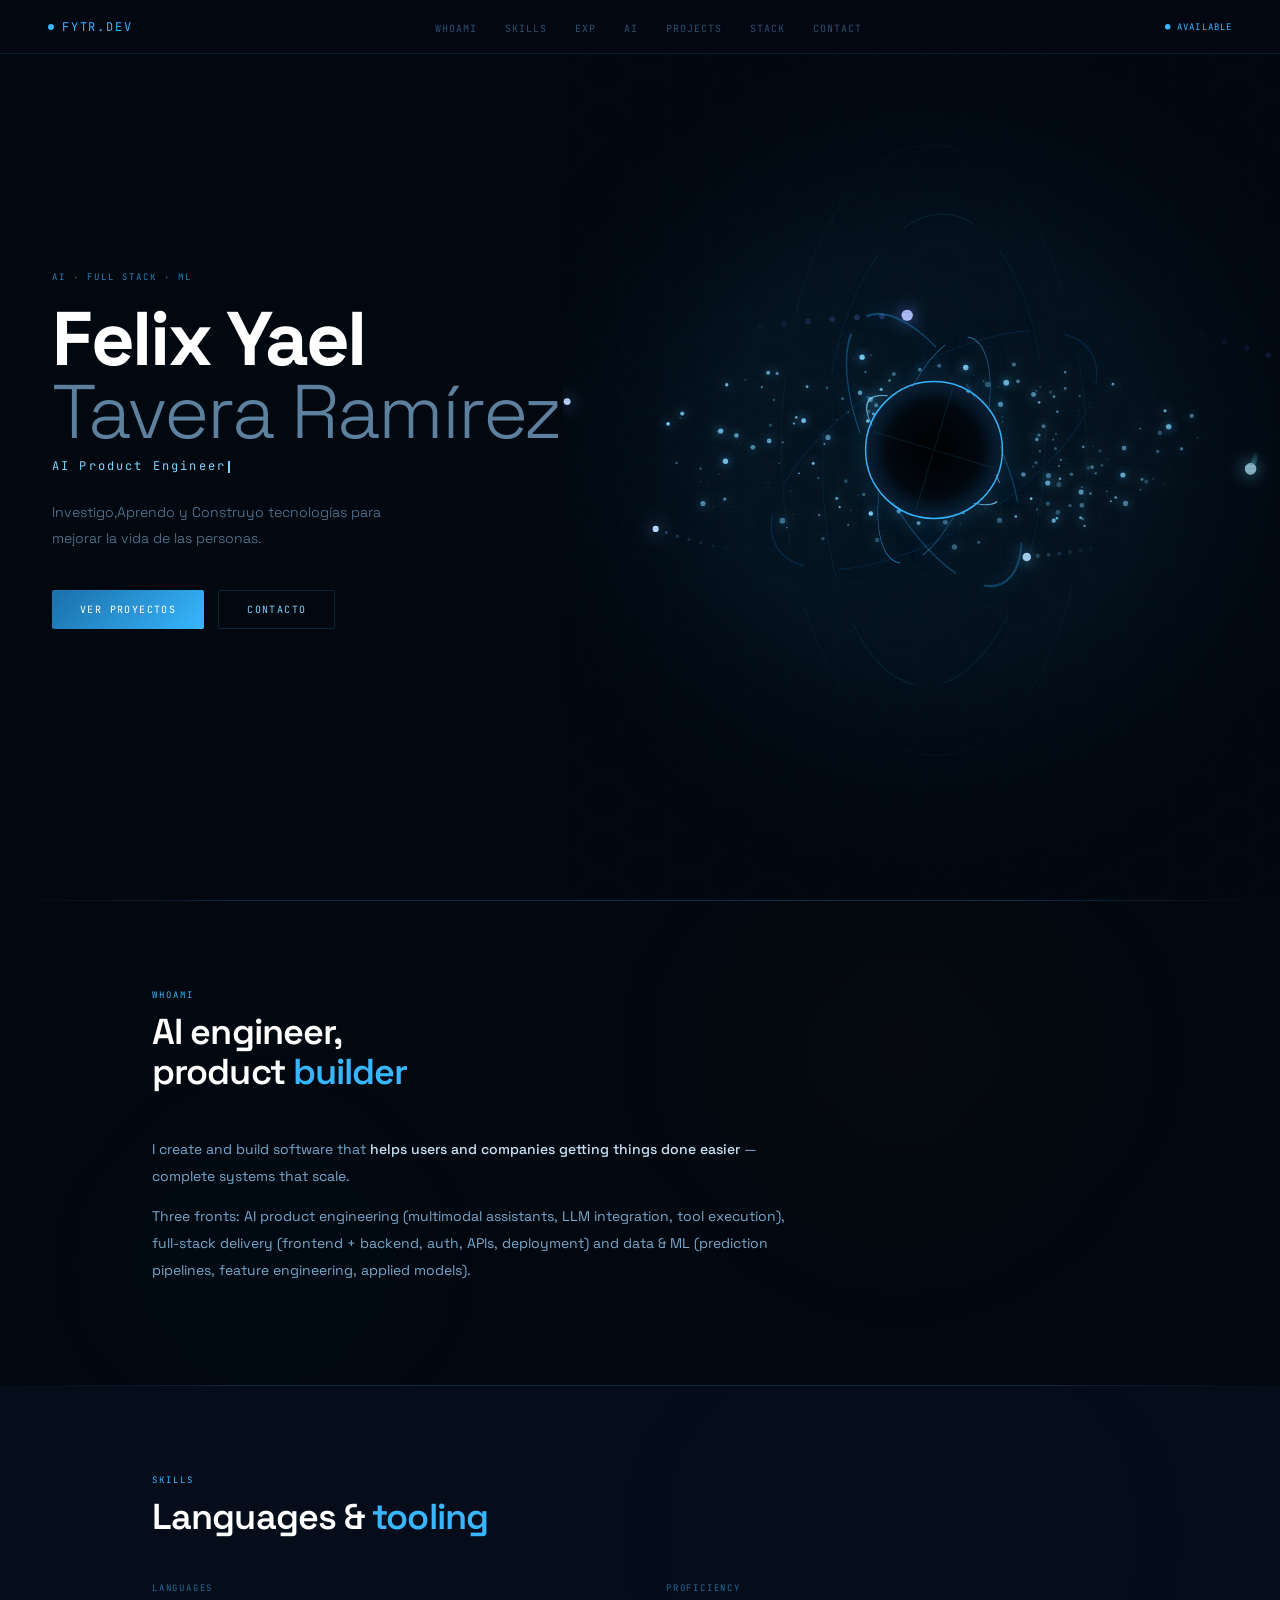
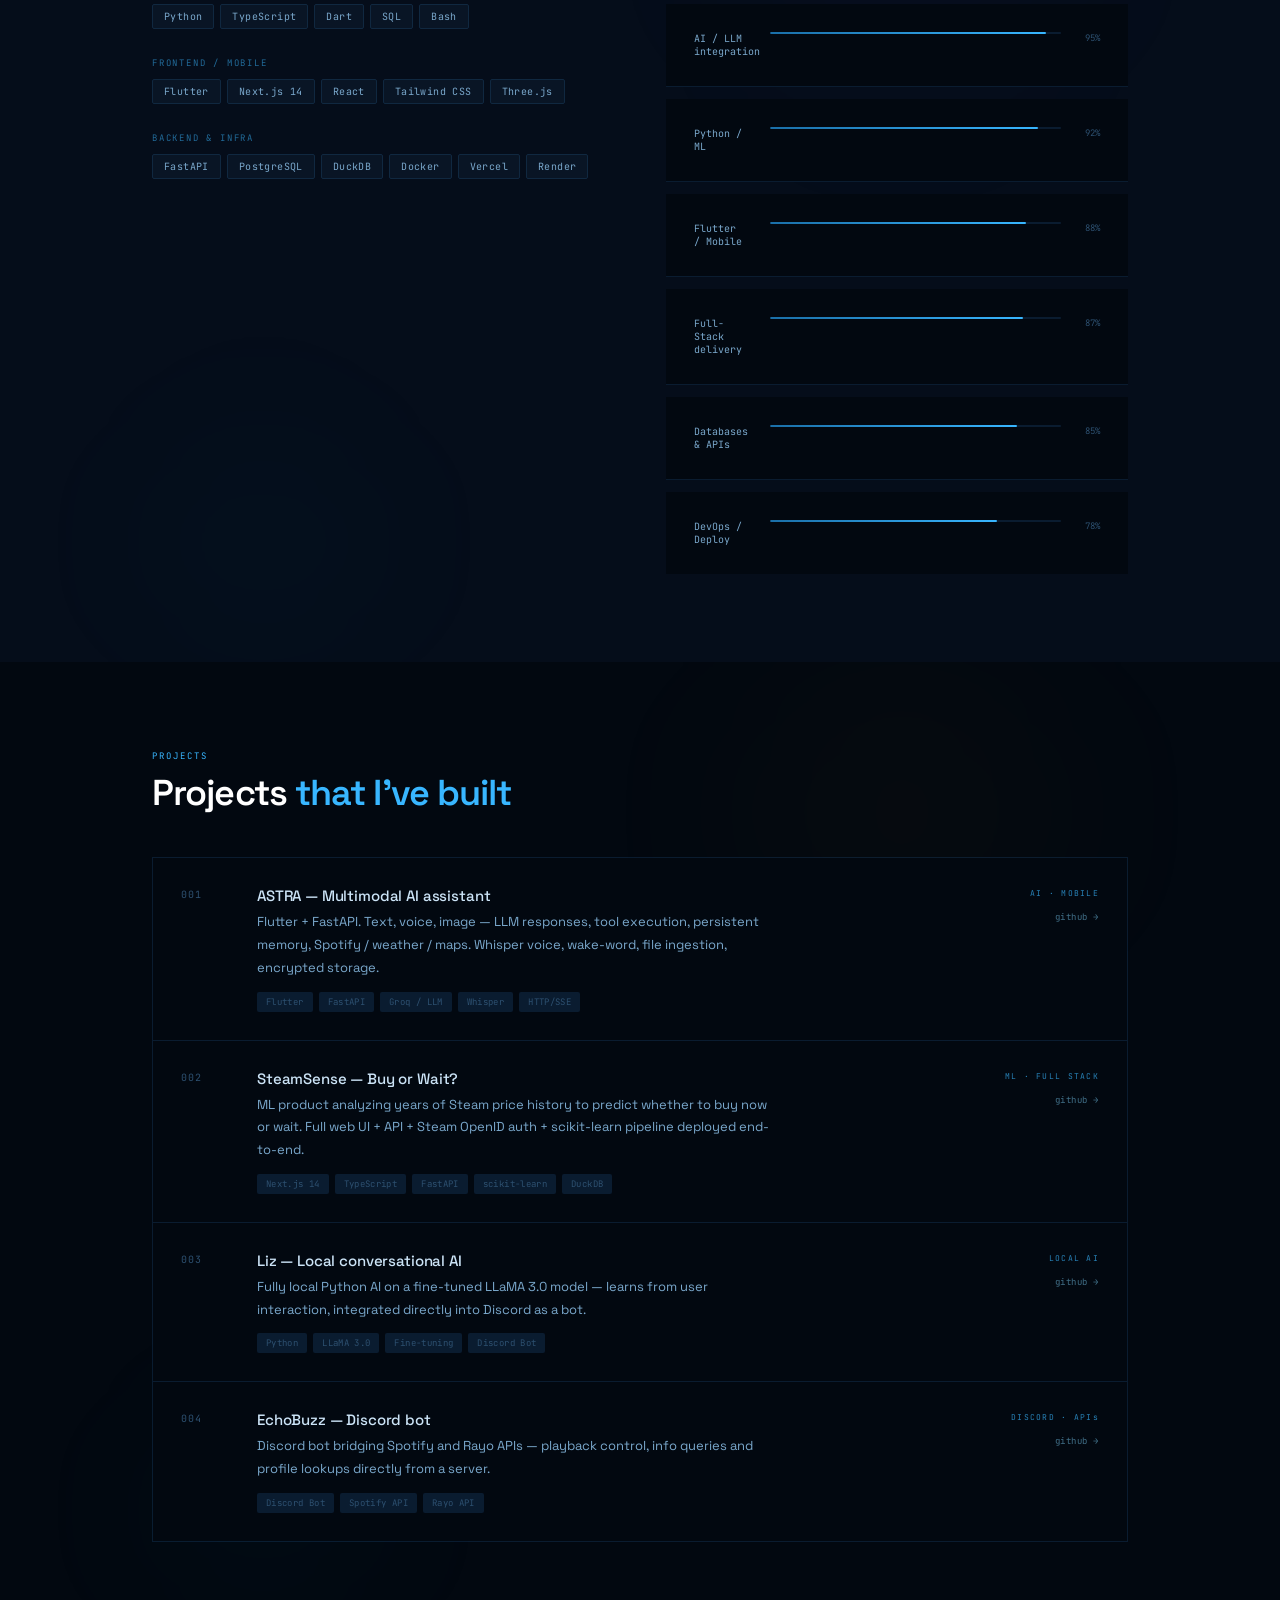
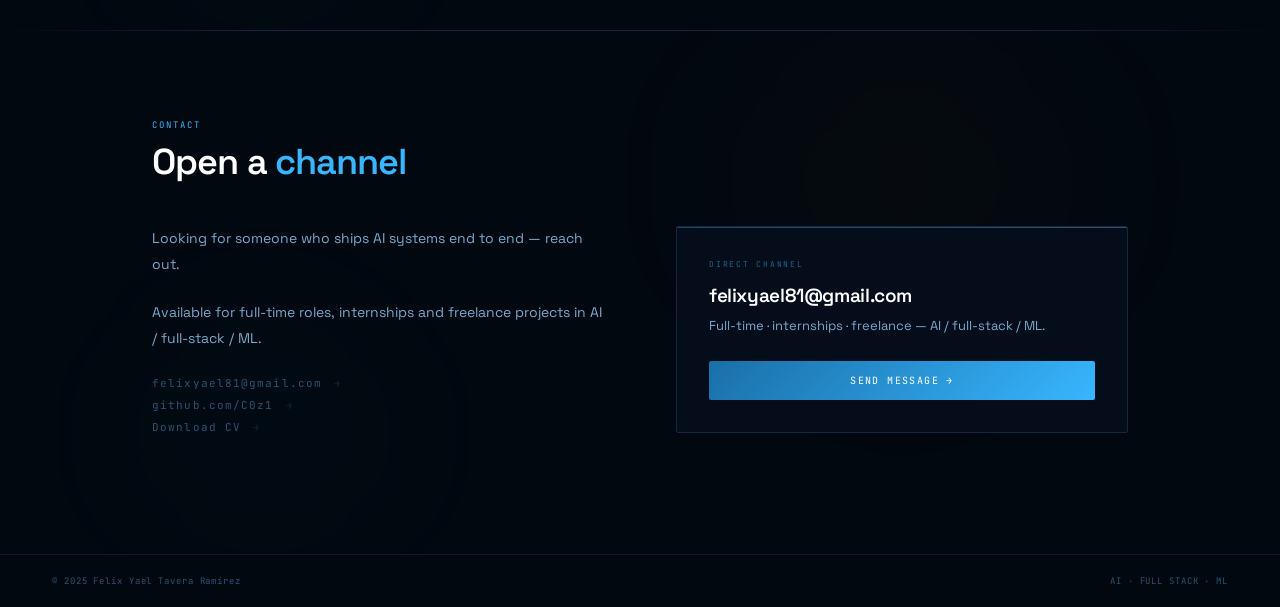
==== index.html @ 681700b7 "redesign: tema ámbar, tipografía editorial, sin emojis" ====
<!DOCTYPE html>
<html lang="en">
<head>
<meta charset="UTF-8">
<meta name="viewport" content="width=device-width,initial-scale=1">
<title>Felix Yael Tavera Ramírez — AI & Software Engineer</title>
<link href="https://fonts.googleapis.com/css2?family=Space+Grotesk:wght@300;400;500;600;700&family=JetBrains+Mono:wght@300;400;500&display=swap" rel="stylesheet">

<style>
:root{
  --bg:#020810;--bg2:#050d1a;--bg3:#091525;
  --fg:#cce4f7;--fg2:#7aa8cc;--muted:#2d5070;
  --border:#0a1c30;--border2:#102840;
  --amber:#38b6ff;--amber2:#1a8fd1;--amber-dim:#38b6ff20;
  --cyan:#7dd3fc;--cyan-dim:#7dd3fc18;--green:#38b6ff;--violet:#1e90d4;
  --mono:'JetBrains Mono',ui-monospace,monospace;
  --disp:'Space Grotesk',system-ui,sans-serif;
}
*,*::before,*::after{margin:0;padding:0;box-sizing:border-box}
html{scroll-behavior:smooth}
body{background:var(--bg);color:var(--fg);font-family:var(--disp);overflow-x:hidden}
::-webkit-scrollbar{width:3px}::-webkit-scrollbar-track{background:var(--bg)}::-webkit-scrollbar-thumb{background:var(--border2);border-radius:2px}

/* NAV */
nav{position:fixed;top:0;left:0;right:0;z-index:100;height:54px;display:flex;align-items:center;justify-content:space-between;padding:0 48px;background:rgba(3,8,18,.9);backdrop-filter:blur(16px);border-bottom:1px solid var(--border)}
.logo{font-family:var(--mono);font-size:12px;letter-spacing:.15em;color:var(--amber);display:flex;align-items:center;gap:8px}
.logo-dot{width:6px;height:6px;border-radius:50%;background:#38b6ff;animation:pulse 2s ease-in-out infinite}
@keyframes pulse{0%,100%{opacity:1}50%{opacity:.2}}
.nav-links{display:flex;gap:28px;list-style:none}
.nav-links a{font-family:var(--mono);font-size:10px;letter-spacing:.1em;color:var(--muted);text-decoration:none;transition:color .2s}
.nav-links a:hover,.nav-links a.active{color:var(--cyan)}
.nav-status{font-family:var(--mono);font-size:9px;letter-spacing:.12em;color:#38b6ff}
.burger{display:none;flex-direction:column;gap:5px;cursor:pointer;background:none;border:none;padding:4px}
.burger span{display:block;width:20px;height:1px;background:var(--muted);transition:.2s}
.mnav{display:none;position:fixed;top:54px;left:0;right:0;background:rgba(3,8,18,.97);backdrop-filter:blur(20px);border-bottom:1px solid var(--border);z-index:99;flex-direction:column;padding:16px 0}
.mnav.open{display:flex}
.mnav a{font-family:var(--mono);font-size:11px;letter-spacing:.12em;color:var(--muted);text-decoration:none;padding:14px 32px;border-bottom:1px solid #ffffff04;transition:.2s}
.mnav a:hover{color:var(--cyan)}

/* HERO */
#hero{position:relative;width:100%;height:100vh;min-height:640px;display:flex;align-items:center;overflow:hidden;cursor:default}
.vignette{position:absolute;inset:0;pointer-events:none;z-index:4;background:radial-gradient(ellipse at 60% 50%,transparent 20%,rgba(2,8,16,.85) 100%)}
.hero-ov{position:absolute;top:0;left:0;right:0;bottom:0;display:flex;flex-direction:column;justify-content:center;padding:0 52px;z-index:10;pointer-events:none}
.eyebrow{font-family:var(--mono);font-size:9px;letter-spacing:.22em;color:var(--amber);opacity:.7;margin-bottom:20px}
.hname{font-family:var(--disp);font-size:clamp(44px,6vw,76px);font-weight:700;line-height:.95;color:#fff;letter-spacing:-.03em;margin-bottom:10px}
.hname .sur{display:block;font-weight:300;color:var(--fg2);opacity:.75}
.hrole{font-family:var(--mono);font-size:12px;color:var(--cyan);letter-spacing:.18em;margin-bottom:22px;min-height:20px}
.tcur{display:inline-block;width:2px;height:1em;background:var(--cyan);margin-left:2px;vertical-align:middle;animation:blink 1s step-end infinite}
@keyframes blink{50%{opacity:0}}
.hbio{font-size:14px;font-weight:300;color:var(--fg2);line-height:1.85;max-width:360px;margin-bottom:38px;opacity:.75}
.hbtns{display:flex;gap:14px;pointer-events:all}
.btn-p{font-family:var(--mono);font-size:10px;letter-spacing:.14em;color:#fff;background:linear-gradient(135deg,#1a6fa8,#38b6ff);border:none;padding:13px 28px;border-radius:2px;cursor:pointer;transition:box-shadow .25s,opacity .2s}
.btn-p:hover{box-shadow:0 0 28px #38b6ff55;opacity:.9}
.btn-g{font-family:var(--mono);font-size:10px;letter-spacing:.14em;color:var(--cyan);background:transparent;border:1px solid #38b6ff28;padding:12px 28px;border-radius:2px;cursor:pointer;transition:border-color .2s}
.btn-g:hover{border-color:#38b6ff55}

/* HERO BG */
#hero{background:#020810}
#hero::before{content:'';position:absolute;inset:0;z-index:1;
  background-image:
    radial-gradient(1px 1px at 12% 18%,#38b6ff55 0%,transparent 100%),
    radial-gradient(1px 1px at 34% 72%,#7dd3fc44 0%,transparent 100%),
    radial-gradient(1px 1px at 56% 9%,#38b6ff33 0%,transparent 100%),
    radial-gradient(1px 1px at 78% 43%,#7dd3fc55 0%,transparent 100%),
    radial-gradient(1px 1px at 8%  61%,#38b6ff44 0%,transparent 100%),
    radial-gradient(1px 1px at 91% 27%,#7dd3fc33 0%,transparent 100%),
    radial-gradient(1px 1px at 45% 88%,#38b6ff22 0%,transparent 100%),
    radial-gradient(1px 1px at 67% 55%,#7dd3fc44 0%,transparent 100%),
    radial-gradient(1px 1px at 23% 39%,#38b6ff33 0%,transparent 100%),
    radial-gradient(1px 1px at 82% 80%,#7dd3fc22 0%,transparent 100%);
}

/* GAME BLACK HOLE CANVAS */
#bh-wrap{position:absolute;right:-2%;top:0;bottom:0;width:58%;display:flex;align-items:center;justify-content:center;z-index:2;pointer-events:none}
#bh-canvas{display:block;filter:blur(0px)}

/* SHARED */
section{padding:88px 0;position:relative}
.wrap{max-width:1080px;margin:0 auto;padding:0 52px}
.neb{position:absolute;inset:0;pointer-events:none;overflow:hidden}
.neb::before{content:'';position:absolute;width:500px;height:500px;border-radius:50%;background:radial-gradient(circle,#7c55f008 0%,transparent 70%);top:-100px;right:10%;filter:blur(80px)}
.neb::after{content:'';position:absolute;width:400px;height:400px;border-radius:50%;background:radial-gradient(circle,#00bedd06 0%,transparent 70%);bottom:-80px;left:5%;filter:blur(60px)}
.neb-a::before{background:radial-gradient(circle,#f0a40008 0%,transparent 70%)}
.slabel{font-family:var(--mono);font-size:9px;letter-spacing:.22em;color:var(--amber);opacity:.55;margin-bottom:12px}
.stitle{font-family:var(--disp);font-size:clamp(24px,3vw,36px);font-weight:600;color:#fff;letter-spacing:-.025em;line-height:1.1;margin-bottom:44px}
.stitle em{font-style:normal;color:var(--amber)}
.rule{height:1px;background:linear-gradient(90deg,transparent,var(--border2) 20%,var(--border2) 80%,transparent)}

/* tag */
.tag{font-family:var(--mono);font-size:9px;letter-spacing:.04em;color:var(--muted);background:var(--border);padding:4px 9px;border-radius:2px;transition:color .2s}

/* WHOAMI */
#whoami{background:var(--bg)}
.who-text p{font-size:14px;line-height:1.9;color:var(--fg2);margin-bottom:14px}
.who-text strong{color:var(--fg);font-weight:500}

/* SKILLS */
#skills{background:var(--bg2)}
.skills-cols{display:grid;grid-template-columns:1fr 1fr;gap:52px}
.scat{font-family:var(--mono);font-size:9px;letter-spacing:.2em;color:var(--amber);opacity:.55;margin-bottom:10px}
.tags{display:flex;flex-wrap:wrap;gap:6px;margin-bottom:28px}
.stag{font-family:var(--mono);font-size:10px;letter-spacing:.04em;color:var(--fg2);background:var(--bg3);border:1px solid var(--border2);padding:5px 11px;border-radius:2px;transition:color .2s,border-color .2s}
.stag:hover{color:var(--amber);border-color:var(--amber-dim)}
.profs{display:grid;gap:12px}
.prow{display:grid;grid-template-columns:160px 1fr 36px;align-items:center;gap:14px}
.plbl{font-family:var(--mono);font-size:10px;color:var(--fg2)}
.pbar{height:2px;background:var(--border);border-radius:1px;overflow:hidden}
.pfill{height:100%;width:0;border-radius:1px;background:linear-gradient(90deg,#1a6fa8,#38b6ff);transition:width 1.2s cubic-bezier(.16,1,.3,1)}
.ppct{font-family:var(--mono);font-size:9px;color:var(--muted);text-align:right}

/* EXPERIENCE */
#experience{background:var(--bg)}
.exp-list{display:flex;flex-direction:column}
.exp-row{display:grid;grid-template-columns:160px 1fr;gap:48px;padding:36px 0;border-bottom:1px solid var(--border)}
.exp-row:last-child{border-bottom:none}
.exp-chip{display:inline-block;font-family:var(--mono);font-size:10px;color:var(--amber);letter-spacing:.06em;padding:4px 10px;border:1px solid var(--amber-dim);background:var(--amber-dim);border-radius:2px;margin-bottom:6px}
.exp-type{font-family:var(--mono);font-size:9px;color:var(--muted);letter-spacing:.1em}
.exp-role{font-family:var(--disp);font-size:16px;font-weight:500;color:var(--fg);letter-spacing:-.015em;margin-bottom:4px}
.exp-co{font-family:var(--mono);font-size:9px;color:var(--cyan);letter-spacing:.16em;margin-bottom:12px;opacity:.8}
.exp-desc{font-size:13px;color:var(--fg2);line-height:1.85;max-width:540px}

/* AI */
#ai{background:var(--bg2)}
.ai-tags{display:flex;flex-wrap:wrap;gap:6px;margin-bottom:32px}
.aitag{font-family:var(--mono);font-size:10px;letter-spacing:.06em;color:var(--cyan);background:var(--cyan-dim);border:1px solid #00bedd20;padding:5px 12px;border-radius:2px}
.ai-card{background:var(--bg3);border:1px solid var(--border2);border-radius:2px;padding:30px;position:relative;overflow:hidden}
.ai-card::before{content:'';position:absolute;top:0;left:0;right:0;height:1px;background:linear-gradient(90deg,var(--cyan),transparent);opacity:.3}
.ai-clabel{font-family:var(--mono);font-size:8px;letter-spacing:.22em;color:var(--cyan);opacity:.5;margin-bottom:8px}
.ai-ctitle{font-family:var(--disp);font-size:16px;font-weight:500;color:var(--fg);margin-bottom:3px}
.ai-csub{font-family:var(--mono);font-size:9px;color:var(--muted);letter-spacing:.1em;margin-bottom:12px}
.ai-cdesc{font-size:13px;color:var(--fg2);line-height:1.8}

/* PROJECTS */
#projects{background:var(--bg)}
.proj-list{display:flex;flex-direction:column;border:1px solid var(--border);overflow:hidden}
.prow{display:grid;grid-template-columns:52px 1fr auto;align-items:start;gap:24px;padding:28px;background:var(--bg);border-bottom:1px solid var(--border);transition:background .2s;position:relative}
.prow:last-child{border-bottom:none}
.prow::before{content:'';position:absolute;left:0;top:0;bottom:0;width:2px;background:var(--amber);opacity:0;transition:opacity .2s}
.prow:hover{background:var(--bg2)}
.prow:hover::before{opacity:1}
.prow:hover .tag{color:var(--fg2)}
.pnum{font-family:var(--mono);font-size:10px;color:var(--muted);letter-spacing:.08em;padding-top:2px}
.pname{font-family:var(--disp);font-size:15px;font-weight:500;color:var(--fg);margin-bottom:6px;letter-spacing:-.01em}
.pdesc{font-size:13px;color:var(--fg2);line-height:1.75;max-width:520px;margin-bottom:12px}
.ptags{display:flex;flex-wrap:wrap;gap:6px}
.pmeta{text-align:right;padding-top:2px}
.pstatus{font-family:var(--mono);font-size:8px;letter-spacing:.16em;color:var(--green);opacity:.7;margin-bottom:6px}
.plink{font-family:var(--mono);font-size:9px;letter-spacing:.06em;color:var(--cyan);opacity:.5;text-decoration:none;transition:opacity .2s}
.plink:hover{opacity:1}

/* STACK */
#stack{background:var(--bg2)}
.stack-drivers{display:flex;flex-wrap:wrap;gap:6px;margin-bottom:36px}
.dtag{font-family:var(--mono);font-size:10px;letter-spacing:.06em;color:var(--fg2);background:var(--bg3);border:1px solid var(--border2);padding:5px 12px;border-radius:2px;transition:color .2s,border-color .2s}
.dtag:hover{color:var(--amber);border-color:var(--amber-dim)}
.depth{display:grid;gap:12px}
.drow{display:grid;grid-template-columns:148px 1fr 36px;align-items:center;gap:14px}
.dlbl{font-family:var(--mono);font-size:10px;color:var(--fg2)}
.dbar{height:2px;background:var(--border);border-radius:1px;overflow:hidden}
.dfill{height:100%;width:0;border-radius:1px;background:linear-gradient(90deg,#1a6fa8,#38b6ff);transition:width 1.2s cubic-bezier(.16,1,.3,1)}
.dpct{font-family:var(--mono);font-size:9px;color:var(--muted);text-align:right}

/* CONTACT */
#contact{background:var(--bg);padding:88px 0 120px}
.con-grid{display:grid;grid-template-columns:1fr 1fr;gap:72px;align-items:start}
.con-text p{font-size:14px;color:var(--fg2);line-height:1.85;margin-bottom:22px}
.con-links{display:flex;flex-direction:column;gap:8px;margin-top:24px}
.clink{font-family:var(--mono);font-size:11px;letter-spacing:.1em;color:var(--muted);text-decoration:none;display:flex;align-items:center;gap:12px;transition:color .2s}
.carr{font-size:10px;opacity:.4;transition:opacity .2s,transform .2s}
.clink:hover{color:var(--amber)}
.clink:hover .carr{opacity:1;transform:translateX(4px)}
.con-card{background:var(--bg2);border:1px solid var(--border2);border-radius:2px;padding:32px;position:relative;overflow:hidden}
.con-card::before{content:'';position:absolute;top:0;left:0;right:0;height:1px;background:linear-gradient(90deg,var(--amber),var(--cyan));opacity:.35}
.con-clabel{font-family:var(--mono);font-size:8px;letter-spacing:.22em;color:var(--amber);opacity:.5;margin-bottom:14px}
.con-email{font-family:var(--disp);font-size:19px;font-weight:600;color:#fff;margin-bottom:8px;letter-spacing:-.02em}
.con-sub{font-size:13px;color:var(--fg2);margin-bottom:24px;line-height:1.6}
.con-card .btn-p{width:100%;text-align:center}

/* FOOTER */
footer{border-top:1px solid var(--border);padding:20px 52px;display:flex;justify-content:space-between;align-items:center}
.fcopy,.fcoord{font-family:var(--mono);font-size:9px;color:var(--muted);letter-spacing:.1em}

/* BACK TOP */
#btop{position:fixed;bottom:32px;right:28px;z-index:90;font-family:var(--mono);font-size:9px;letter-spacing:.12em;color:var(--amber);background:var(--bg2);border:1px solid var(--border2);padding:10px 14px;border-radius:2px;cursor:pointer;opacity:0;transform:translateY(8px);transition:opacity .3s,transform .3s,border-color .2s;pointer-events:none}
#btop.vis{opacity:1;transform:none;pointer-events:all}
#btop:hover{border-color:var(--amber)}

/* REVEAL */
.r{opacity:0;transform:translateY(18px);transition:opacity .6s ease,transform .6s ease}
.r.in{opacity:1;transform:none}
.d1{transition-delay:.07s}.d2{transition-delay:.14s}.d3{transition-delay:.21s}

/* RESPONSIVE */
@media(max-width:860px){
  nav{padding:0 20px}
  .nav-links{display:none}
  .burger{display:flex}
  .wrap{padding:0 20px}
  .hero-ov{padding:0 20px}
  .hname{font-size:clamp(36px,10vw,52px)}
  .who-grid,.con-grid{grid-template-columns:1fr;gap:36px}
  .skills-cols{grid-template-columns:1fr;gap:32px}
  .exp-row{grid-template-columns:1fr;gap:8px}
  .prow{grid-template-columns:40px 1fr;gap:14px}
  .pmeta{display:none}
  footer{padding:18px 20px;flex-direction:column;gap:6px;text-align:center}
}
</style>
</head>
<body>

<nav>
  <div class="logo"><div class="logo-dot"></div>FYTR.DEV</div>
  <ul class="nav-links">
    <li><a href="#whoami">WHOAMI</a></li>
    <li><a href="#skills">SKILLS</a></li>
    <li><a href="#experience">EXP</a></li>
    <li><a href="#ai">AI</a></li>
    <li><a href="#projects">PROJECTS</a></li>
    <li><a href="#stack">STACK</a></li>
    <li><a href="#contact">CONTACT</a></li>
  </ul>
  <div class="nav-status">● AVAILABLE</div>
  <button class="burger" id="burger"><span></span><span></span><span></span></button>
</nav>

<nav class="mnav" id="mnav">
  <a href="#whoami">WHOAMI</a><a href="#skills">SKILLS</a><a href="#experience">EXP</a>
  <a href="#ai">AI</a><a href="#projects">PROJECTS</a><a href="#stack">STACK</a><a href="#contact">CONTACT</a>
</nav>

<button id="btop">▲ TOP</button>

<!-- HERO -->
<section id="hero">
  <div class="vignette"></div>
  <div id="bh-wrap"><canvas id="bh-canvas"></canvas></div>
  <div class="hero-ov">
    <div class="eyebrow">AI · FULL STACK · ML</div>
    <div class="hname">Felix Yael<span class="sur">Tavera Ramírez</span></div>
    <div class="hrole" id="hrole"></div>
    <div class="hbio">Investigo,Aprendo y Construyo tecnologías para mejorar la vida de las personas.</div>
    <div class="hbtns">
      <button class="btn-p" onclick="document.getElementById('projects').scrollIntoView({behavior:'smooth'})">VER PROYECTOS</button>
      <button class="btn-g" onclick="document.getElementById('contact').scrollIntoView({behavior:'smooth'})">CONTACTO</button>
    </div>
  </div>
</section>

<div class="rule"></div>

<!-- WHOAMI -->
<section id="whoami">
  <div class="neb neb-a"></div>
  <div class="wrap">
    <div class="slabel r">WHOAMI</div>
    <div class="stitle r d1">AI engineer,<br>product <em>builder</em></div>
    <div class="who-text r d2" style="max-width:640px">
      <p>I create and build software that <strong>helps users and companies getting things done easier</strong> — complete systems that scale.</p>
      <p>Three fronts: AI product engineering (multimodal assistants, LLM integration, tool execution), full-stack delivery (frontend + backend, auth, APIs, deployment) and data & ML (prediction pipelines, feature engineering, applied models).</p>
    </div>
  </div>
</section>

<div class="rule"></div>

<!-- SKILLS -->
<section id="skills">
  <div class="neb"></div>
  <div class="wrap">
    <div class="slabel r">SKILLS</div>
    <div class="stitle r d1">Languages &amp; <em>tooling</em></div>
    <div class="skills-cols r d2">
      <div>
        <div class="scat">LANGUAGES</div>
        <div class="tags">
          <span class="stag">Python</span><span class="stag">TypeScript</span><span class="stag">Dart</span><span class="stag">SQL</span><span class="stag">Bash</span>
        </div>
        <div class="scat">FRONTEND / MOBILE</div>
        <div class="tags">
          <span class="stag">Flutter</span><span class="stag">Next.js 14</span><span class="stag">React</span><span class="stag">Tailwind CSS</span><span class="stag">Three.js</span>
        </div>
        <div class="scat">BACKEND & INFRA</div>
        <div class="tags" style="margin-bottom:0">
          <span class="stag">FastAPI</span><span class="stag">PostgreSQL</span><span class="stag">DuckDB</span><span class="stag">Docker</span><span class="stag">Vercel</span><span class="stag">Render</span>
        </div>
      </div>
      <div>
        <div class="scat">PROFICIENCY</div>
        <div class="profs">
          <div class="prow"><div class="plbl">AI / LLM integration</div><div class="pbar"><div class="pfill" data-w="95"></div></div><div class="ppct">95%</div></div>
          <div class="prow"><div class="plbl">Python / ML</div><div class="pbar"><div class="pfill" data-w="92"></div></div><div class="ppct">92%</div></div>
          <div class="prow"><div class="plbl">Flutter / Mobile</div><div class="pbar"><div class="pfill" data-w="88"></div></div><div class="ppct">88%</div></div>
          <div class="prow"><div class="plbl">Full-Stack delivery</div><div class="pbar"><div class="pfill" data-w="87"></div></div><div class="ppct">87%</div></div>
          <div class="prow"><div class="plbl">Databases & APIs</div><div class="pbar"><div class="pfill" data-w="85"></div></div><div class="ppct">85%</div></div>
          <div class="prow"><div class="plbl">DevOps / Deploy</div><div class="pbar"><div class="pfill" data-w="78"></div></div><div class="ppct">78%</div></div>
        </div>
      </div>
    </div>
  </div>
</section>

<!-- PROJECTS -->
<section id="projects">
  <div class="neb neb-a"></div>
  <div class="wrap">
    <div class="slabel r">PROJECTS</div>
    <div class="stitle r d1">Projects <em>that I've built</em></div>
  </div>
  <div style="max-width:1080px;margin:0 auto;padding:0 52px">
    <div class="proj-list r d2">

      <div class="prow">
        <div class="pnum">001</div>
        <div>
          <div class="pname">ASTRA — Multimodal AI assistant</div>
          <div class="pdesc">Flutter + FastAPI. Text, voice, image — LLM responses, tool execution, persistent memory, Spotify / weather / maps. Whisper voice, wake-word, file ingestion, encrypted storage.</div>
          <div class="ptags"><span class="tag">Flutter</span><span class="tag">FastAPI</span><span class="tag">Groq / LLM</span><span class="tag">Whisper</span><span class="tag">HTTP/SSE</span></div>
        </div>
        <div class="pmeta"><div class="pstatus">AI · MOBILE</div><a href="https://github.com/C0z1/Astra" class="plink" target="_blank">github →</a></div>
      </div>

      <div class="prow">
        <div class="pnum">002</div>
        <div>
          <div class="pname">SteamSense — Buy or Wait?</div>
          <div class="pdesc">ML product analyzing years of Steam price history to predict whether to buy now or wait. Full web UI + API + Steam OpenID auth + scikit-learn pipeline deployed end-to-end.</div>
          <div class="ptags"><span class="tag">Next.js 14</span><span class="tag">TypeScript</span><span class="tag">FastAPI</span><span class="tag">scikit-learn</span><span class="tag">DuckDB</span></div>
        </div>
        <div class="pmeta"><div class="pstatus">ML · FULL STACK</div><a href="https://github.com/C0z1/STEAMSENSEPRESENTACION" class="plink" target="_blank">github →</a></div>
      </div>

      <div class="prow">
        <div class="pnum">003</div>
        <div>
          <div class="pname">Liz — Local conversational AI</div>
          <div class="pdesc">Fully local Python AI on a fine-tuned LLaMA 3.0 model — learns from user interaction, integrated directly into Discord as a bot.</div>
          <div class="ptags"><span class="tag">Python</span><span class="tag">LLaMA 3.0</span><span class="tag">Fine-tuning</span><span class="tag">Discord Bot</span></div>
        </div>
        <div class="pmeta"><div class="pstatus">LOCAL AI</div><a href="#" class="plink">github →</a></div>
      </div>

      <div class="prow">
        <div class="pnum">004</div>
        <div>
          <div class="pname">EchoBuzz — Discord bot</div>
          <div class="pdesc">Discord bot bridging Spotify and Rayo APIs — playback control, info queries and profile lookups directly from a server.</div>
          <div class="ptags"><span class="tag">Discord Bot</span><span class="tag">Spotify API</span><span class="tag">Rayo API</span></div>
        </div>
        <div class="pmeta"><div class="pstatus">DISCORD · APIs</div><a href="https://github.com/C0z1/echobuzz" class="plink" target="_blank">github →</a></div>
      </div>

    </div>
  </div>
</section>

<div class="rule"></div>

<!-- CONTACT -->
<section id="contact">
  <div class="neb neb-a"></div>
  <div class="wrap">
    <div class="slabel r">CONTACT</div>
    <div class="stitle r d1">Open a <em>channel</em></div>
    <div class="con-grid r d2">
      <div class="con-text">
        <p>Looking for someone who ships AI systems end to end — reach out.</p>
        <p>Available for full-time roles, internships and freelance projects in AI / full-stack / ML.</p>
        <div class="con-links">
          <a href="mailto:felixyael81@gmail.com" class="clink">felixyael81@gmail.com <span class="carr">→</span></a>
          <a href="https://github.com/C0z1" target="_blank" class="clink">github.com/C0z1 <span class="carr">→</span></a>
          <a href="#" class="clink">Download CV <span class="carr">→</span></a>
        </div>
      </div>
      <div class="con-card">
        <div class="con-clabel">DIRECT CHANNEL</div>
        <div class="con-email">felixyael81@gmail.com</div>
        <div class="con-sub">Full-time · internships · freelance — AI / full-stack / ML.</div>
        <button class="btn-p" onclick="window.location.href='mailto:felixyael81@gmail.com'">SEND MESSAGE →</button>
      </div>
    </div>
  </div>
</section>

<footer>
  <div class="fcopy">© 2025 Felix Yael Tavera Ramírez</div>
  <div class="fcoord">AI · FULL STACK · ML</div>
</footer>

<script>
/* GAME-STYLE BLACK HOLE — canvas 2D */
(function(){
  const canvas = document.getElementById('bh-canvas');
  const wrap   = document.getElementById('bh-wrap');
  if(!canvas || !wrap) return;
  const ctx = canvas.getContext('2d');

  let W, H, cx, cy, R;
  function resize(){
    W = wrap.clientWidth;
    H = wrap.clientHeight;
    canvas.width  = W;
    canvas.height = H;
    cx = W * 0.5;
    cy = H * 0.5;
    R  = Math.min(W, H) * 0.28;
  }
  resize();
  window.addEventListener('resize', resize);

  /* ── Particles in the accretion disk ── */
  const NPART = 320;
  const parts = [];
  for(let i = 0; i < NPART; i++){
    const band  = 0.5 + Math.random() * 0.85;          // radial band multiplier
    const angle = Math.random() * Math.PI * 2;
    const speed = (0.004 + Math.random() * 0.012) * (Math.random()<.5?1:-1);
    const life  = Math.random();                        // phase offset for shimmer
    parts.push({ band, angle, speed, life,
                 size: 0.8 + Math.random() * 2.2,
                 alpha: 0.3 + Math.random() * 0.7 });
  }

  /* ── Orbiting energy orbs ── */
  const NORBS = 6;
  const orbs = Array.from({length: NORBS}, (_, i) => ({
    angle : (i / NORBS) * Math.PI * 2,
    speed : 0.008 + i * 0.003,
    r     : R * (1.55 + i * 0.12),
    size  : 3 + Math.random() * 3,
    hue   : 195 + i * 8,
  }));

  /* ── Ring definitions ── */
  const rings = [
    { r: R * 0.38, w: 1.5, a: 0.9,  speed:  0.012, col: '#7dd3fc' },
    { r: R * 0.55, w: 1.0, a: 0.6,  speed: -0.008, col: '#38b6ff' },
    { r: R * 0.72, w: 2.5, a: 0.45, speed:  0.006, col: '#1a8fd1' },
    { r: R * 0.92, w: 1.5, a: 0.35, speed: -0.004, col: '#0e60a8' },
    { r: R * 1.18, w: 1.0, a: 0.22, speed:  0.003, col: '#38b6ff' },
    { r: R * 1.48, w: 0.8, a: 0.12, speed: -0.002, col: '#7dd3fc' },
  ];
  const ringAngles = rings.map(() => Math.random() * Math.PI * 2);

  /* ── Hex grid pattern (static, drawn once into offscreen) ── */
  let hexOff;
  function buildHexOffscreen(){
    hexOff = document.createElement('canvas');
    hexOff.width  = W; hexOff.height = H;
    const hx = hexOff.getContext('2d');
    const step = 28, h3 = step * Math.sqrt(3) / 2;
    hx.strokeStyle = '#38b6ff0a';
    hx.lineWidth   = 0.5;
    for(let row = -1; row < H/h3 + 2; row++){
      for(let col = -1; col < W/step * 1.5 + 2; col++){
        const x = col * step * 1.5;
        const y = row * h3 * 2 + (col%2 ? h3 : 0);
        hx.beginPath();
        for(let s=0;s<6;s++){
          const a = (s/6)*Math.PI*2 - Math.PI/6;
          s===0 ? hx.moveTo(x+step*Math.cos(a), y+step*Math.sin(a))
                : hx.lineTo(x+step*Math.cos(a), y+step*Math.sin(a));
        }
        hx.closePath(); hx.stroke();
      }
    }
  }
  buildHexOffscreen();
  window.addEventListener('resize',()=>{ resize(); buildHexOffscreen(); });

  /* ── Scanline overlay (subtle) ── */
  function drawScanlines(){
    for(let y=0; y<H; y+=4){
      ctx.fillStyle = 'rgba(0,0,0,0.06)';
      ctx.fillRect(0, y, W, 1);
    }
  }

  /* ── Glow helper ── */
  function glow(blur, color){
    ctx.shadowBlur  = blur;
    ctx.shadowColor = color;
  }
  function noGlow(){ ctx.shadowBlur = 0; }

  let t = 0;

  function frame(){
    t += 0.016;
    ctx.clearRect(0, 0, W, H);

    /* hex grid */
    ctx.drawImage(hexOff, 0, 0);

    /* ── Outer diffuse glow halo ── */
    const halo = ctx.createRadialGradient(cx,cy, R*1.0, cx,cy, R*2.2);
    halo.addColorStop(0,   'rgba(56,182,255,0.07)');
    halo.addColorStop(0.4, 'rgba(29,128,210,0.04)');
    halo.addColorStop(1,   'rgba(0,0,0,0)');
    ctx.fillStyle = halo;
    ctx.beginPath(); ctx.arc(cx,cy,R*2.2,0,Math.PI*2); ctx.fill();

    /* ── Accretion disk gradient (flat ellipse) ── */
    const diskGrad = ctx.createRadialGradient(cx,cy,R*0.35, cx,cy,R*1.45);
    diskGrad.addColorStop(0,    'rgba(0,0,0,0)');
    diskGrad.addColorStop(0.38, 'rgba(56,182,255,0.18)');
    diskGrad.addColorStop(0.55, 'rgba(125,211,252,0.28)');
    diskGrad.addColorStop(0.72, 'rgba(56,182,255,0.15)');
    diskGrad.addColorStop(0.9,  'rgba(14,96,168,0.06)');
    diskGrad.addColorStop(1,    'rgba(0,0,0,0)');
    ctx.save();
    ctx.scale(1, 0.38);                 // flatten to look like a tilted disk
    ctx.fillStyle = diskGrad;
    ctx.beginPath(); ctx.arc(cx, cy/0.38, R*1.45, 0, Math.PI*2); ctx.fill();
    ctx.restore();

    /* ── Particles ── */
    parts.forEach(p => {
      p.angle += p.speed;
      p.life  += 0.008;
      const shimmer = 0.5 + 0.5*Math.sin(p.life * 4.2);
      const pr = R * p.band;
      const px = cx + Math.cos(p.angle) * pr;
      const py = cy + Math.sin(p.angle) * pr * 0.35;  // flatten Y for disk look
      const alpha = p.alpha * shimmer;
      glow(8, '#38b6ff');
      ctx.fillStyle = `rgba(125,211,252,${alpha})`;
      ctx.beginPath();
      ctx.arc(px, py, p.size * shimmer, 0, Math.PI*2);
      ctx.fill();
    });
    noGlow();

    /* ── Rotating rings ── */
    rings.forEach((ring, i) => {
      ringAngles[i] += ring.speed;
      const pulse = 1 + 0.04 * Math.sin(t * 3 + i);
      ctx.save();
      ctx.translate(cx, cy);
      ctx.rotate(ringAngles[i]);
      ctx.scale(1, 0.35 + i * 0.03);   // different tilt per ring
      glow(18, ring.col);
      ctx.strokeStyle = ring.col;
      ctx.globalAlpha = ring.a * (0.85 + 0.15*Math.sin(t*1.5+i));
      ctx.lineWidth   = ring.w;

      /* dashed segments for game look */
      const segs = 3 + i;
      const gap  = (Math.PI * 2 / segs);
      for(let s=0; s<segs; s++){
        const start = s * gap + ringAngles[i] * 0.3;
        ctx.beginPath();
        ctx.arc(0, 0, ring.r * pulse, start, start + gap * 0.72);
        ctx.stroke();
      }
      ctx.globalAlpha = 1;
      ctx.restore();
      noGlow();
    });

    /* ── Singularity core ── */
    // Void black
    ctx.beginPath();
    ctx.arc(cx, cy, R*0.32, 0, Math.PI*2);
    const coreGrad = ctx.createRadialGradient(cx,cy,0, cx,cy,R*0.32);
    coreGrad.addColorStop(0,   '#000000');
    coreGrad.addColorStop(0.7, '#020810');
    coreGrad.addColorStop(1,   '#061628');
    ctx.fillStyle = coreGrad;
    ctx.fill();

    // Inner ring pulse
    const pulseR = R*0.32 + 2*Math.sin(t*5);
    glow(22, '#38b6ff');
    ctx.strokeStyle = `rgba(56,182,255,${0.6+0.4*Math.sin(t*5)})`;
    ctx.lineWidth   = 1.5;
    ctx.beginPath(); ctx.arc(cx,cy,pulseR,0,Math.PI*2); ctx.stroke();
    noGlow();

    // Spinning inner cross/grid lines inside core
    ctx.save();
    ctx.translate(cx,cy);
    ctx.rotate(t * 0.8);
    ctx.strokeStyle = 'rgba(56,182,255,0.15)';
    ctx.lineWidth = 0.8;
    for(let a=0; a<4; a++){
      const ang = (a/4)*Math.PI*2;
      ctx.beginPath();
      ctx.moveTo(0,0);
      ctx.lineTo(Math.cos(ang)*R*0.3, Math.sin(ang)*R*0.3);
      ctx.stroke();
    }
    ctx.restore();

    /* ── Orbiting energy orbs ── */
    orbs.forEach((orb, i) => {
      orb.angle += orb.speed;
      const ox = cx + Math.cos(orb.angle) * orb.r;
      const oy = cy + Math.sin(orb.angle) * orb.r * 0.32;
      // trail
      for(let tr=1; tr<=6; tr++){
        const ta = orb.angle - orb.speed * tr * 3;
        const tx = cx + Math.cos(ta) * orb.r;
        const ty = cy + Math.sin(ta) * orb.r * 0.32;
        ctx.globalAlpha = (1 - tr/7) * 0.35;
        ctx.fillStyle = `hsl(${orb.hue},100%,70%)`;
        ctx.beginPath(); ctx.arc(tx, ty, orb.size * 0.5, 0, Math.PI*2); ctx.fill();
      }
      ctx.globalAlpha = 1;
      glow(16, `hsl(${orb.hue},100%,70%)`);
      ctx.fillStyle = `hsl(${orb.hue},100%,85%)`;
      ctx.beginPath(); ctx.arc(ox, oy, orb.size, 0, Math.PI*2); ctx.fill();
      noGlow();
    });

    /* scanlines on top */
    drawScanlines();

    requestAnimationFrame(frame);
  }
  frame();
})();

/* TYPEWRITER */
(function(){
  const el=document.getElementById('hrole');if(!el)return;
  const ph=['AI Product Engineer','Full-Stack Developer','ML Systems Builder','LLM Integration Specialist'];
  let pi=0,ci=0,del=false;
  function tick(){const p=ph[pi];
    if(!del){el.innerHTML=p.slice(0,ci+1)+'<span class="tcur"></span>';ci++;if(ci>=p.length){del=true;setTimeout(tick,1800);return;}}
    else{el.innerHTML=p.slice(0,ci)+'<span class="tcur"></span>';ci--;if(ci<0){del=false;pi=(pi+1)%ph.length;ci=0;setTimeout(tick,400);return;}}
    setTimeout(tick,del?60:90);
  }tick();
})();



/* REVEAL */
(function(){
  const obs=new IntersectionObserver(e=>{e.forEach(e=>{if(e.isIntersecting){e.target.classList.add('in');obs.unobserve(e.target);}});},{threshold:.12});
  document.querySelectorAll('.r').forEach(el=>obs.observe(el));
})();

/* BARS */
(function(){
  const obs=new IntersectionObserver(e=>{e.forEach(e=>{if(e.isIntersecting){e.target.querySelectorAll('[data-w]').forEach(b=>b.style.width=b.getAttribute('data-w')+'%');obs.unobserve(e.target);}});},{threshold:.2});
  document.querySelectorAll('.profs,.depth').forEach(el=>obs.observe(el));
})();

/* BURGER */
(function(){
  const btn=document.getElementById('burger'),nav=document.getElementById('mnav');
  if(!btn||!nav)return;
  btn.addEventListener('click',()=>nav.classList.toggle('open'));
  nav.querySelectorAll('a').forEach(a=>a.addEventListener('click',()=>nav.classList.remove('open')));
})();

/* BACK TOP */
(function(){
  const btn=document.getElementById('btop');if(!btn)return;
  window.addEventListener('scroll',()=>btn.classList.toggle('vis',scrollY>400));
  btn.addEventListener('click',()=>scrollTo({top:0,behavior:'smooth'}));
})();

/* NAV ACTIVE */
(function(){
  const links=document.querySelectorAll('.nav-links a');
  const ids=['whoami','skills','experience','ai','projects','stack','contact'];
  window.addEventListener('scroll',()=>{
    let cur='';ids.forEach(id=>{const el=document.getElementById(id);if(el&&scrollY>=el.offsetTop-80)cur=id;});
    links.forEach(a=>a.classList.toggle('active',a.getAttribute('href')==='#'+cur));
  });
})();
</script>
</body>
</html>
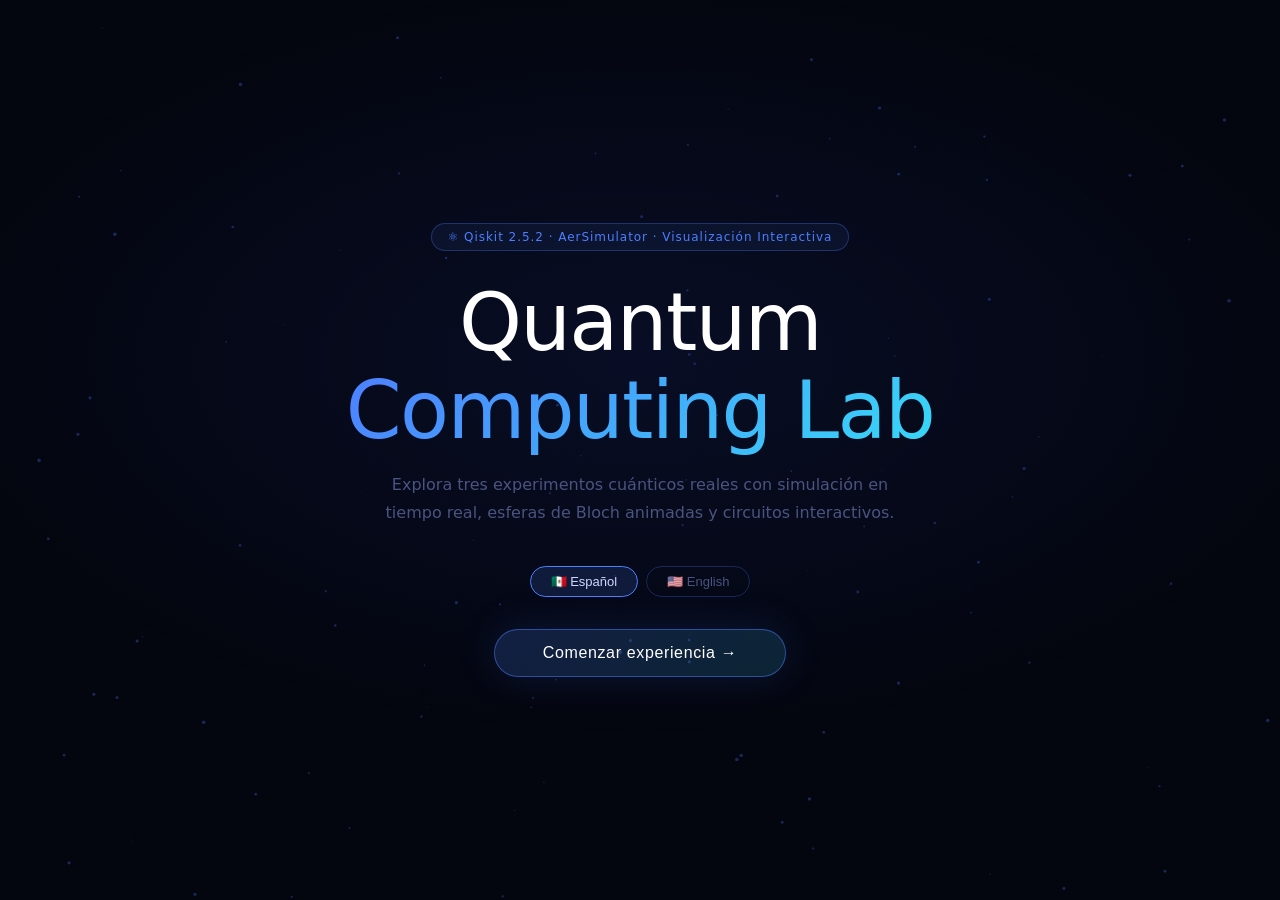
==== commit bc2199a6: "feat: immersive scroll journey redesign v3 - Full-page scroll experience with particle background - " ====
--- a/index.html
+++ b/index.html
@@ -1,676 +1,918 @@
 <!DOCTYPE html>
-<html lang="en">
+<html lang="es">
 <head>
 <meta charset="UTF-8">
-<meta name="viewport" content="width=device-width,initial-scale=1">
-<title>Felix Yael Tavera Ramírez — AI & Software Engineer</title>
-<link href="https://fonts.googleapis.com/css2?family=Space+Grotesk:wght@300;400;500;600;700&family=JetBrains+Mono:wght@300;400;500&display=swap" rel="stylesheet">
-
+<meta name="viewport" content="width=device-width, initial-scale=1.0">
+<title>⚛ Quantum Lab</title>
 <style>
+/* ════════════════════════════════════════════════════
+   RESET & TOKENS
+════════════════════════════════════════════════════ */
+*,*::before,*::after{box-sizing:border-box;margin:0;padding:0}
 :root{
-  --bg:#020810;--bg2:#050d1a;--bg3:#091525;
-  --fg:#cce4f7;--fg2:#7aa8cc;--muted:#2d5070;
-  --border:#0a1c30;--border2:#102840;
-  --amber:#38b6ff;--amber2:#1a8fd1;--amber-dim:#38b6ff20;
-  --cyan:#7dd3fc;--cyan-dim:#7dd3fc18;--green:#38b6ff;--violet:#1e90d4;
-  --mono:'JetBrains Mono',ui-monospace,monospace;
-  --disp:'Space Grotesk',system-ui,sans-serif;
-}
-*,*::before,*::after{margin:0;padding:0;box-sizing:border-box}
+  --bg:#04060f;
+  --s1:#080d1e;
+  --s2:#0d1428;
+  --border:rgba(80,120,255,.14);
+  --border2:rgba(80,120,255,.28);
+  --blue:#4d7fff;
+  --cyan:#38d8f7;
+  --green:#36e8a0;
+  --amber:#f5c542;
+  --red:#f05454;
+  --purple:#a56bff;
+  --text:#d0d8ff;
+  --dim:#4a5480;
+  --r:12px;
+  --font:'Segoe UI',system-ui,sans-serif;
+  --mono:'Fira Code','Consolas',monospace;
+}
 html{scroll-behavior:smooth}
-body{background:var(--bg);color:var(--fg);font-family:var(--disp);overflow-x:hidden}
-::-webkit-scrollbar{width:3px}::-webkit-scrollbar-track{background:var(--bg)}::-webkit-scrollbar-thumb{background:var(--border2);border-radius:2px}
-
-/* NAV */
-nav{position:fixed;top:0;left:0;right:0;z-index:100;height:54px;display:flex;align-items:center;justify-content:space-between;padding:0 48px;background:rgba(3,8,18,.9);backdrop-filter:blur(16px);border-bottom:1px solid var(--border)}
-.logo{font-family:var(--mono);font-size:12px;letter-spacing:.15em;color:var(--amber);display:flex;align-items:center;gap:8px}
-.logo-dot{width:6px;height:6px;border-radius:50%;background:#38b6ff;animation:pulse 2s ease-in-out infinite}
-@keyframes pulse{0%,100%{opacity:1}50%{opacity:.2}}
-.nav-links{display:flex;gap:28px;list-style:none}
-.nav-links a{font-family:var(--mono);font-size:10px;letter-spacing:.1em;color:var(--muted);text-decoration:none;transition:color .2s}
-.nav-links a:hover,.nav-links a.active{color:var(--cyan)}
-.nav-status{font-family:var(--mono);font-size:9px;letter-spacing:.12em;color:#38b6ff}
-.burger{display:none;flex-direction:column;gap:5px;cursor:pointer;background:none;border:none;padding:4px}
-.burger span{display:block;width:20px;height:1px;background:var(--muted);transition:.2s}
-.mnav{display:none;position:fixed;top:54px;left:0;right:0;background:rgba(3,8,18,.97);backdrop-filter:blur(20px);border-bottom:1px solid var(--border);z-index:99;flex-direction:column;padding:16px 0}
-.mnav.open{display:flex}
-.mnav a{font-family:var(--mono);font-size:11px;letter-spacing:.12em;color:var(--muted);text-decoration:none;padding:14px 32px;border-bottom:1px solid #ffffff04;transition:.2s}
-.mnav a:hover{color:var(--cyan)}
-
-/* HERO */
-#hero{position:relative;width:100%;height:100vh;min-height:640px;display:flex;align-items:center;overflow:hidden;cursor:default}
-.vignette{position:absolute;inset:0;pointer-events:none;z-index:4;background:radial-gradient(ellipse at 60% 50%,transparent 20%,rgba(2,8,16,.85) 100%)}
-.hero-ov{position:absolute;top:0;left:0;right:0;bottom:0;display:flex;flex-direction:column;justify-content:center;padding:0 52px;z-index:10;pointer-events:none}
-.eyebrow{font-family:var(--mono);font-size:9px;letter-spacing:.22em;color:var(--amber);opacity:.7;margin-bottom:20px}
-.hname{font-family:var(--disp);font-size:clamp(44px,6vw,76px);font-weight:700;line-height:.95;color:#fff;letter-spacing:-.03em;margin-bottom:10px}
-.hname .sur{display:block;font-weight:300;color:var(--fg2);opacity:.75}
-.hrole{font-family:var(--mono);font-size:12px;color:var(--cyan);letter-spacing:.18em;margin-bottom:22px;min-height:20px}
-.tcur{display:inline-block;width:2px;height:1em;background:var(--cyan);margin-left:2px;vertical-align:middle;animation:blink 1s step-end infinite}
-@keyframes blink{50%{opacity:0}}
-.hbio{font-size:14px;font-weight:300;color:var(--fg2);line-height:1.85;max-width:360px;margin-bottom:38px;opacity:.75}
-.hbtns{display:flex;gap:14px;pointer-events:all}
-.btn-p{font-family:var(--mono);font-size:10px;letter-spacing:.14em;color:#fff;background:linear-gradient(135deg,#1a6fa8,#38b6ff);border:none;padding:13px 28px;border-radius:2px;cursor:pointer;transition:box-shadow .25s,opacity .2s}
-.btn-p:hover{box-shadow:0 0 28px #38b6ff55;opacity:.9}
-.btn-g{font-family:var(--mono);font-size:10px;letter-spacing:.14em;color:var(--cyan);background:transparent;border:1px solid #38b6ff28;padding:12px 28px;border-radius:2px;cursor:pointer;transition:border-color .2s}
-.btn-g:hover{border-color:#38b6ff55}
-
-/* HERO BG */
-#hero{background:#020810}
-#hero::before{content:'';position:absolute;inset:0;z-index:1;
-  background-image:
-    radial-gradient(1px 1px at 12% 18%,#38b6ff55 0%,transparent 100%),
-    radial-gradient(1px 1px at 34% 72%,#7dd3fc44 0%,transparent 100%),
-    radial-gradient(1px 1px at 56% 9%,#38b6ff33 0%,transparent 100%),
-    radial-gradient(1px 1px at 78% 43%,#7dd3fc55 0%,transparent 100%),
-    radial-gradient(1px 1px at 8%  61%,#38b6ff44 0%,transparent 100%),
-    radial-gradient(1px 1px at 91% 27%,#7dd3fc33 0%,transparent 100%),
-    radial-gradient(1px 1px at 45% 88%,#38b6ff22 0%,transparent 100%),
-    radial-gradient(1px 1px at 67% 55%,#7dd3fc44 0%,transparent 100%),
-    radial-gradient(1px 1px at 23% 39%,#38b6ff33 0%,transparent 100%),
-    radial-gradient(1px 1px at 82% 80%,#7dd3fc22 0%,transparent 100%);
-}
-
-/* GAME BLACK HOLE CANVAS */
-#bh-wrap{position:absolute;right:-2%;top:0;bottom:0;width:58%;display:flex;align-items:center;justify-content:center;z-index:2;pointer-events:none}
-#bh-canvas{display:block;filter:blur(0px)}
-
-/* SHARED */
-section{padding:88px 0;position:relative}
-.wrap{max-width:1080px;margin:0 auto;padding:0 52px}
-.neb{position:absolute;inset:0;pointer-events:none;overflow:hidden}
-.neb::before{content:'';position:absolute;width:500px;height:500px;border-radius:50%;background:radial-gradient(circle,#7c55f008 0%,transparent 70%);top:-100px;right:10%;filter:blur(80px)}
-.neb::after{content:'';position:absolute;width:400px;height:400px;border-radius:50%;background:radial-gradient(circle,#00bedd06 0%,transparent 70%);bottom:-80px;left:5%;filter:blur(60px)}
-.neb-a::before{background:radial-gradient(circle,#f0a40008 0%,transparent 70%)}
-.slabel{font-family:var(--mono);font-size:9px;letter-spacing:.22em;color:var(--amber);opacity:.55;margin-bottom:12px}
-.stitle{font-family:var(--disp);font-size:clamp(24px,3vw,36px);font-weight:600;color:#fff;letter-spacing:-.025em;line-height:1.1;margin-bottom:44px}
-.stitle em{font-style:normal;color:var(--amber)}
-.rule{height:1px;background:linear-gradient(90deg,transparent,var(--border2) 20%,var(--border2) 80%,transparent)}
-
-/* tag */
-.tag{font-family:var(--mono);font-size:9px;letter-spacing:.04em;color:var(--muted);background:var(--border);padding:4px 9px;border-radius:2px;transition:color .2s}
-
-/* WHOAMI */
-#whoami{background:var(--bg)}
-.who-text p{font-size:14px;line-height:1.9;color:var(--fg2);margin-bottom:14px}
-.who-text strong{color:var(--fg);font-weight:500}
-
-/* SKILLS */
-#skills{background:var(--bg2)}
-.skills-cols{display:grid;grid-template-columns:1fr 1fr;gap:52px}
-.scat{font-family:var(--mono);font-size:9px;letter-spacing:.2em;color:var(--amber);opacity:.55;margin-bottom:10px}
-.tags{display:flex;flex-wrap:wrap;gap:6px;margin-bottom:28px}
-.stag{font-family:var(--mono);font-size:10px;letter-spacing:.04em;color:var(--fg2);background:var(--bg3);border:1px solid var(--border2);padding:5px 11px;border-radius:2px;transition:color .2s,border-color .2s}
-.stag:hover{color:var(--amber);border-color:var(--amber-dim)}
-.profs{display:grid;gap:12px}
-.prow{display:grid;grid-template-columns:160px 1fr 36px;align-items:center;gap:14px}
-.plbl{font-family:var(--mono);font-size:10px;color:var(--fg2)}
-.pbar{height:2px;background:var(--border);border-radius:1px;overflow:hidden}
-.pfill{height:100%;width:0;border-radius:1px;background:linear-gradient(90deg,#1a6fa8,#38b6ff);transition:width 1.2s cubic-bezier(.16,1,.3,1)}
-.ppct{font-family:var(--mono);font-size:9px;color:var(--muted);text-align:right}
-
-/* EXPERIENCE */
-#experience{background:var(--bg)}
-.exp-list{display:flex;flex-direction:column}
-.exp-row{display:grid;grid-template-columns:160px 1fr;gap:48px;padding:36px 0;border-bottom:1px solid var(--border)}
-.exp-row:last-child{border-bottom:none}
-.exp-chip{display:inline-block;font-family:var(--mono);font-size:10px;color:var(--amber);letter-spacing:.06em;padding:4px 10px;border:1px solid var(--amber-dim);background:var(--amber-dim);border-radius:2px;margin-bottom:6px}
-.exp-type{font-family:var(--mono);font-size:9px;color:var(--muted);letter-spacing:.1em}
-.exp-role{font-family:var(--disp);font-size:16px;font-weight:500;color:var(--fg);letter-spacing:-.015em;margin-bottom:4px}
-.exp-co{font-family:var(--mono);font-size:9px;color:var(--cyan);letter-spacing:.16em;margin-bottom:12px;opacity:.8}
-.exp-desc{font-size:13px;color:var(--fg2);line-height:1.85;max-width:540px}
-
-/* AI */
-#ai{background:var(--bg2)}
-.ai-tags{display:flex;flex-wrap:wrap;gap:6px;margin-bottom:32px}
-.aitag{font-family:var(--mono);font-size:10px;letter-spacing:.06em;color:var(--cyan);background:var(--cyan-dim);border:1px solid #00bedd20;padding:5px 12px;border-radius:2px}
-.ai-card{background:var(--bg3);border:1px solid var(--border2);border-radius:2px;padding:30px;position:relative;overflow:hidden}
-.ai-card::before{content:'';position:absolute;top:0;left:0;right:0;height:1px;background:linear-gradient(90deg,var(--cyan),transparent);opacity:.3}
-.ai-clabel{font-family:var(--mono);font-size:8px;letter-spacing:.22em;color:var(--cyan);opacity:.5;margin-bottom:8px}
-.ai-ctitle{font-family:var(--disp);font-size:16px;font-weight:500;color:var(--fg);margin-bottom:3px}
-.ai-csub{font-family:var(--mono);font-size:9px;color:var(--muted);letter-spacing:.1em;margin-bottom:12px}
-.ai-cdesc{font-size:13px;color:var(--fg2);line-height:1.8}
-
-/* PROJECTS */
-#projects{background:var(--bg)}
-.proj-list{display:flex;flex-direction:column;border:1px solid var(--border);overflow:hidden}
-.prow{display:grid;grid-template-columns:52px 1fr auto;align-items:start;gap:24px;padding:28px;background:var(--bg);border-bottom:1px solid var(--border);transition:background .2s;position:relative}
-.prow:last-child{border-bottom:none}
-.prow::before{content:'';position:absolute;left:0;top:0;bottom:0;width:2px;background:var(--amber);opacity:0;transition:opacity .2s}
-.prow:hover{background:var(--bg2)}
-.prow:hover::before{opacity:1}
-.prow:hover .tag{color:var(--fg2)}
-.pnum{font-family:var(--mono);font-size:10px;color:var(--muted);letter-spacing:.08em;padding-top:2px}
-.pname{font-family:var(--disp);font-size:15px;font-weight:500;color:var(--fg);margin-bottom:6px;letter-spacing:-.01em}
-.pdesc{font-size:13px;color:var(--fg2);line-height:1.75;max-width:520px;margin-bottom:12px}
-.ptags{display:flex;flex-wrap:wrap;gap:6px}
-.pmeta{text-align:right;padding-top:2px}
-.pstatus{font-family:var(--mono);font-size:8px;letter-spacing:.16em;color:var(--green);opacity:.7;margin-bottom:6px}
-.plink{font-family:var(--mono);font-size:9px;letter-spacing:.06em;color:var(--cyan);opacity:.5;text-decoration:none;transition:opacity .2s}
-.plink:hover{opacity:1}
-
-/* STACK */
-#stack{background:var(--bg2)}
-.stack-drivers{display:flex;flex-wrap:wrap;gap:6px;margin-bottom:36px}
-.dtag{font-family:var(--mono);font-size:10px;letter-spacing:.06em;color:var(--fg2);background:var(--bg3);border:1px solid var(--border2);padding:5px 12px;border-radius:2px;transition:color .2s,border-color .2s}
-.dtag:hover{color:var(--amber);border-color:var(--amber-dim)}
-.depth{display:grid;gap:12px}
-.drow{display:grid;grid-template-columns:148px 1fr 36px;align-items:center;gap:14px}
-.dlbl{font-family:var(--mono);font-size:10px;color:var(--fg2)}
-.dbar{height:2px;background:var(--border);border-radius:1px;overflow:hidden}
-.dfill{height:100%;width:0;border-radius:1px;background:linear-gradient(90deg,#1a6fa8,#38b6ff);transition:width 1.2s cubic-bezier(.16,1,.3,1)}
-.dpct{font-family:var(--mono);font-size:9px;color:var(--muted);text-align:right}
-
-/* CONTACT */
-#contact{background:var(--bg);padding:88px 0 120px}
-.con-grid{display:grid;grid-template-columns:1fr 1fr;gap:72px;align-items:start}
-.con-text p{font-size:14px;color:var(--fg2);line-height:1.85;margin-bottom:22px}
-.con-links{display:flex;flex-direction:column;gap:8px;margin-top:24px}
-.clink{font-family:var(--mono);font-size:11px;letter-spacing:.1em;color:var(--muted);text-decoration:none;display:flex;align-items:center;gap:12px;transition:color .2s}
-.carr{font-size:10px;opacity:.4;transition:opacity .2s,transform .2s}
-.clink:hover{color:var(--amber)}
-.clink:hover .carr{opacity:1;transform:translateX(4px)}
-.con-card{background:var(--bg2);border:1px solid var(--border2);border-radius:2px;padding:32px;position:relative;overflow:hidden}
-.con-card::before{content:'';position:absolute;top:0;left:0;right:0;height:1px;background:linear-gradient(90deg,var(--amber),var(--cyan));opacity:.35}
-.con-clabel{font-family:var(--mono);font-size:8px;letter-spacing:.22em;color:var(--amber);opacity:.5;margin-bottom:14px}
-.con-email{font-family:var(--disp);font-size:19px;font-weight:600;color:#fff;margin-bottom:8px;letter-spacing:-.02em}
-.con-sub{font-size:13px;color:var(--fg2);margin-bottom:24px;line-height:1.6}
-.con-card .btn-p{width:100%;text-align:center}
-
-/* FOOTER */
-footer{border-top:1px solid var(--border);padding:20px 52px;display:flex;justify-content:space-between;align-items:center}
-.fcopy,.fcoord{font-family:var(--mono);font-size:9px;color:var(--muted);letter-spacing:.1em}
-
-/* BACK TOP */
-#btop{position:fixed;bottom:32px;right:28px;z-index:90;font-family:var(--mono);font-size:9px;letter-spacing:.12em;color:var(--amber);background:var(--bg2);border:1px solid var(--border2);padding:10px 14px;border-radius:2px;cursor:pointer;opacity:0;transform:translateY(8px);transition:opacity .3s,transform .3s,border-color .2s;pointer-events:none}
-#btop.vis{opacity:1;transform:none;pointer-events:all}
-#btop:hover{border-color:var(--amber)}
-
-/* REVEAL */
-.r{opacity:0;transform:translateY(18px);transition:opacity .6s ease,transform .6s ease}
-.r.in{opacity:1;transform:none}
-.d1{transition-delay:.07s}.d2{transition-delay:.14s}.d3{transition-delay:.21s}
-
-/* RESPONSIVE */
-@media(max-width:860px){
-  nav{padding:0 20px}
-  .nav-links{display:none}
-  .burger{display:flex}
-  .wrap{padding:0 20px}
-  .hero-ov{padding:0 20px}
-  .hname{font-size:clamp(36px,10vw,52px)}
-  .who-grid,.con-grid{grid-template-columns:1fr;gap:36px}
-  .skills-cols{grid-template-columns:1fr;gap:32px}
-  .exp-row{grid-template-columns:1fr;gap:8px}
-  .prow{grid-template-columns:40px 1fr;gap:14px}
-  .pmeta{display:none}
-  footer{padding:18px 20px;flex-direction:column;gap:6px;text-align:center}
-}
+body{background:var(--bg);color:var(--text);font-family:var(--font);font-size:14px;overflow-x:hidden;min-height:100vh}
+
+/* ════════════════════════════════════════════════════
+   PARTICLE CANVAS BG
+════════════════════════════════════════════════════ */
+#bgcanvas{position:fixed;inset:0;z-index:0;pointer-events:none;opacity:.5}
+
+/* ════════════════════════════════════════════════════
+   SPLASH / HERO
+════════════════════════════════════════════════════ */
+#hero{
+  position:relative;z-index:10;
+  min-height:100vh;display:flex;flex-direction:column;
+  align-items:center;justify-content:center;
+  padding:40px 20px;text-align:center;
+  background:radial-gradient(ellipse 80% 60% at 50% 40%,rgba(40,70,200,.12) 0%,transparent 70%);
+}
+.hero-badge{
+  display:inline-flex;align-items:center;gap:8px;
+  padding:6px 16px;border-radius:99px;
+  border:1px solid rgba(77,127,255,.3);
+  background:rgba(77,127,255,.08);
+  font-size:12px;color:var(--blue);letter-spacing:.08em;
+  margin-bottom:28px;
+}
+.hero-title{
+  font-size:clamp(36px,7vw,80px);font-weight:200;letter-spacing:-.02em;
+  color:#fff;line-height:1.1;margin-bottom:16px;
+}
+.hero-title span{
+  background:linear-gradient(135deg,var(--blue),var(--cyan));
+  -webkit-background-clip:text;-webkit-text-fill-color:transparent;background-clip:text;
+  font-weight:500;
+}
+.hero-sub{font-size:16px;color:var(--dim);max-width:520px;line-height:1.7;margin-bottom:40px}
+
+.hero-lang{display:flex;gap:8px;margin-bottom:32px}
+.lang-pill{
+  padding:7px 20px;border-radius:99px;
+  border:1px solid var(--border2);background:transparent;
+  color:var(--dim);font-size:13px;cursor:pointer;transition:.2s;
+}
+.lang-pill.active{background:rgba(77,127,255,.15);color:var(--text);border-color:var(--blue)}
+
+.hero-enter{
+  padding:14px 48px;border-radius:99px;
+  background:linear-gradient(135deg,rgba(77,127,255,.2),rgba(56,216,247,.15));
+  border:1px solid rgba(77,127,255,.5);
+  color:#fff;font-size:16px;cursor:pointer;
+  letter-spacing:.04em;transition:.3s;
+  box-shadow:0 0 40px rgba(77,127,255,.15);
+}
+.hero-enter:hover{
+  background:linear-gradient(135deg,rgba(77,127,255,.35),rgba(56,216,247,.25));
+  box-shadow:0 0 60px rgba(77,127,255,.3);transform:translateY(-2px);
+}
+
+/* scroll indicator */
+.scroll-hint{
+  position:absolute;bottom:30px;left:50%;transform:translateX(-50%);
+  display:flex;flex-direction:column;align-items:center;gap:6px;
+  color:var(--dim);font-size:11px;letter-spacing:.1em;
+  animation:bounce 2s ease-in-out infinite;
+}
+.scroll-arrow{width:20px;height:20px;border-right:1.5px solid var(--dim);border-bottom:1.5px solid var(--dim);transform:rotate(45deg)}
+@keyframes bounce{0%,100%{transform:translateX(-50%) translateY(0)}50%{transform:translateX(-50%) translateY(8px)}}
+
+/* ════════════════════════════════════════════════════
+   STICKY NAV (appears after scroll)
+════════════════════════════════════════════════════ */
+#topnav{
+  position:fixed;top:0;left:0;right:0;z-index:100;
+  display:flex;align-items:center;justify-content:space-between;
+  padding:0 24px;height:52px;
+  background:rgba(4,6,15,.85);backdrop-filter:blur(16px);
+  border-bottom:1px solid var(--border);
+  transform:translateY(-100%);transition:transform .3s;
+}
+#topnav.visible{transform:translateY(0)}
+.nav-logo{display:flex;align-items:center;gap:8px;font-size:14px;font-weight:500;color:var(--text)}
+.nav-logo span{font-size:20px}
+.nav-tabs{display:flex;gap:2px}
+.nav-tab{
+  padding:6px 14px;border-radius:8px;border:none;
+  background:transparent;color:var(--dim);
+  font-size:12px;cursor:pointer;transition:.15s;letter-spacing:.02em;
+}
+.nav-tab:hover{color:var(--text);background:rgba(255,255,255,.05)}
+.nav-tab.active{color:var(--blue);background:rgba(77,127,255,.12)}
+#nav-lang{
+  padding:5px 14px;border-radius:99px;
+  border:1px solid var(--border2);background:transparent;
+  color:var(--dim);font-size:12px;cursor:pointer;transition:.15s;
+}
+#nav-lang:hover{border-color:var(--blue);color:var(--text)}
+
+/* ════════════════════════════════════════════════════
+   MAIN SCROLL CONTAINER
+════════════════════════════════════════════════════ */
+#journey{
+  position:relative;z-index:10;
+  display:none; /* shown after Enter */
+}
+
+/* ════════════════════════════════════════════════════
+   EXPERIMENT SECTION
+════════════════════════════════════════════════════ */
+.exp-section{
+  min-height:100vh;padding:80px 0 60px;
+  display:flex;flex-direction:column;align-items:center;
+  position:relative;
+}
+.exp-section::before{
+  content:'';position:absolute;inset:0;pointer-events:none;
+  background:radial-gradient(ellipse 60% 50% at var(--gx,50%) var(--gy,50%),var(--gc,rgba(77,127,255,.06)) 0%,transparent 70%);
+}
+.exp-section[data-exp="grover"]   {--gc:rgba(77,127,255,.07);--gx:30%;--gy:40%}
+.exp-section[data-exp="teleport"] {--gc:rgba(54,232,160,.06);--gx:70%;--gy:40%}
+.exp-section[data-exp="steane"]   {--gc:rgba(165,107,255,.06);--gx:50%;--gy:60%}
+.exp-section[data-exp="speedup"]  {--gc:rgba(245,197,66,.05);--gx:50%;--gy:30%}
+
+.section-inner{width:100%;max-width:960px;padding:0 24px}
+
+/* Section header */
+.section-badge{
+  display:inline-flex;align-items:center;gap:6px;
+  padding:4px 12px;border-radius:99px;
+  border:1px solid var(--sec-color,var(--blue));
+  background:rgba(77,127,255,.07);
+  font-size:11px;color:var(--sec-color,var(--blue));
+  letter-spacing:.08em;margin-bottom:16px;
+}
+.section-title{font-size:clamp(24px,4vw,40px);font-weight:300;color:#fff;margin-bottom:8px;line-height:1.2}
+.section-sub{font-size:14px;color:var(--dim);margin-bottom:36px}
+
+/* ════════════════════════════════════════════════════
+   SPLIT LAYOUT (left controls / right visual)
+════════════════════════════════════════════════════ */
+.split{display:grid;grid-template-columns:1fr 1fr;gap:24px;align-items:start}
+@media(max-width:680px){.split{grid-template-columns:1fr}}
+
+/* ════════════════════════════════════════════════════
+   GLASS CARD
+════════════════════════════════════════════════════ */
+.glass{
+  background:rgba(8,13,30,.7);
+  border:1px solid var(--border);
+  border-radius:var(--r);
+  padding:20px 22px;
+  backdrop-filter:blur(12px);
+}
+.glass-title{
+  font-size:11px;font-weight:600;letter-spacing:.1em;text-transform:uppercase;
+  color:var(--dim);margin-bottom:14px;
+}
+
+/* ════════════════════════════════════════════════════
+   CONTROLS
+════════════════════════════════════════════════════ */
+.ctrl-row{margin-bottom:16px}
+.ctrl-label{font-size:11px;color:var(--dim);margin-bottom:6px;display:block;letter-spacing:.04em}
+.ctrl-slider{display:flex;align-items:center;gap:10px}
+.ctrl-slider input[type=range]{flex:1;accent-color:var(--blue)}
+.ctrl-val{font-family:var(--mono);font-size:14px;color:var(--blue);min-width:36px;text-align:right}
+.ctrl-input{
+  width:100%;background:rgba(4,6,15,.8);border:1px solid var(--border2);
+  border-radius:8px;padding:8px 12px;color:var(--text);
+  font-family:var(--mono);font-size:14px;outline:none;transition:.15s;
+}
+.ctrl-input:focus{border-color:var(--blue)}
+.ctrl-select{
+  width:100%;background:rgba(4,6,15,.8);border:1px solid var(--border2);
+  border-radius:8px;padding:8px 12px;color:var(--text);font-size:13px;
+  outline:none;cursor:pointer;
+}
+.ctrl-hint{font-size:11px;color:var(--dim);margin-top:4px}
+
+/* KPI strip */
+.kpi-strip{display:grid;grid-template-columns:repeat(4,1fr);gap:8px;margin-bottom:16px}
+@media(max-width:500px){.kpi-strip{grid-template-columns:repeat(2,1fr)}}
+.kpi{background:var(--s1);border:1px solid var(--border);border-radius:10px;padding:10px 14px}
+.kpi-v{font-size:20px;font-weight:500;font-family:var(--mono);line-height:1;color:#fff}
+.kpi-v.hi{color:var(--green)}
+.kpi-l{font-size:10px;color:var(--dim);margin-top:3px}
+
+/* Run button */
+.run-btn{
+  width:100%;padding:12px;border-radius:10px;
+  background:linear-gradient(135deg,rgba(77,127,255,.2),rgba(56,216,247,.1));
+  border:1px solid rgba(77,127,255,.4);
+  color:#fff;font-size:14px;cursor:pointer;
+  display:flex;align-items:center;justify-content:center;gap:8px;
+  transition:.2s;margin-top:4px;
+}
+.run-btn:hover:not(:disabled){
+  background:linear-gradient(135deg,rgba(77,127,255,.35),rgba(56,216,247,.2));
+  border-color:var(--blue);
+}
+.run-btn:disabled{opacity:.4;cursor:not-allowed}
+.run-btn.loading .run-icon{display:inline-block;animation:spin .7s linear infinite}
+@keyframes spin{to{transform:rotate(360deg)}}
+
+/* ════════════════════════════════════════════════════
+   VISUAL PANEL (right side)
+════════════════════════════════════════════════════ */
+.viz-panel{display:flex;flex-direction:column;gap:14px}
+
+/* Bloch spheres */
+.bloch-trio{display:flex;gap:12px;justify-content:center;flex-wrap:wrap}
+.bloch-unit{display:flex;flex-direction:column;align-items:center;gap:4px}
+.bloch-unit canvas{border-radius:50%;background:radial-gradient(circle at 35% 35%,rgba(40,60,160,.3),rgba(4,6,15,.8))}
+.bloch-unit-lbl{font-size:10px;font-family:var(--mono);color:var(--dim)}
+
+/* Walk steps */
+.walk-steps{display:flex;gap:0;margin-bottom:16px;overflow:hidden;border-radius:10px;border:1px solid var(--border)}
+.wstep{
+  flex:1;padding:8px 4px;text-align:center;
+  font-size:10px;color:var(--dim);cursor:pointer;
+  border-right:1px solid var(--border);background:transparent;transition:.2s;
+  border:none;
+}
+.wstep:last-child{border-right:none}
+.wstep.active{background:rgba(77,127,255,.15);color:var(--text)}
+.wstep.done{color:var(--green)}
+.walk-info{min-height:52px;margin-bottom:12px}
+.walk-label{font-size:13px;font-weight:500;color:var(--text);margin-bottom:4px}
+.walk-desc{font-size:12px;color:var(--dim);line-height:1.6}
+.walk-nav{display:flex;gap:8px;justify-content:flex-end}
+.walk-nav button{
+  padding:5px 14px;border-radius:7px;font-size:12px;cursor:pointer;
+  border:1px solid var(--border2);background:transparent;color:var(--dim);transition:.15s;
+}
+.walk-nav button:hover:not(:disabled){border-color:var(--blue);color:var(--text)}
+.walk-nav button:disabled{opacity:.25;cursor:not-allowed}
+
+/* Bars */
+.bar-row{display:flex;align-items:center;gap:8px;margin-bottom:6px}
+.bar-label{font-family:var(--mono);font-size:11px;color:var(--dim);min-width:72px}
+.bar-label.hi{color:var(--amber)}
+.bar-track{flex:1;height:10px;background:rgba(255,255,255,.05);border-radius:99px;overflow:hidden}
+.bar-fill{height:100%;border-radius:99px;transition:width .7s cubic-bezier(.4,0,.2,1)}
+.bar-pct{font-size:11px;font-family:var(--mono);color:var(--dim);min-width:38px;text-align:right}
+.bar-pct.hi{color:var(--amber)}
+
+/* Info box */
+.info-box{
+  background:var(--s1);border:1px solid var(--border);border-radius:10px;
+  padding:12px 16px;font-size:12px;color:var(--dim);line-height:1.7;
+}
+.info-box strong{color:var(--text)}
+
+/* ════════════════════════════════════════════════════
+   CIRCUIT SVG container
+════════════════════════════════════════════════════ */
+.circuit-wrap{overflow-x:auto;border-radius:10px}
+
+/* ════════════════════════════════════════════════════
+   GROVER ITER CHART
+════════════════════════════════════════════════════ */
+.iter-wrap{border-radius:10px;overflow:hidden}
+
+/* ════════════════════════════════════════════════════
+   TELEPORT QUBIT GRID (visual)
+════════════════════════════════════════════════════ */
+.tele-diagram{
+  display:flex;align-items:center;justify-content:center;
+  gap:8px;padding:16px;
+  background:var(--s1);border-radius:10px;border:1px solid var(--border);
+  flex-wrap:wrap;
+}
+.tele-node{
+  width:60px;height:60px;border-radius:50%;border:2px solid;
+  display:flex;flex-direction:column;align-items:center;justify-content:center;
+  font-size:11px;font-family:var(--mono);font-weight:500;
+  transition:.4s;position:relative;
+}
+.tele-connector{
+  width:32px;height:2px;background:var(--dim);position:relative;
+  transition:.4s;flex-shrink:0;
+}
+.tele-connector::after{
+  content:'';position:absolute;right:0;top:-4px;
+  border:4px solid transparent;border-left-color:inherit;
+}
+
+/* ════════════════════════════════════════════════════
+   STEANE QUBIT GRID
+════════════════════════════════════════════════════ */
+.steane-grid{
+  display:grid;grid-template-columns:repeat(7,1fr);gap:6px;
+  padding:14px;background:var(--s1);border:1px solid var(--border);border-radius:10px;
+}
+.sq{
+  aspect-ratio:1;border-radius:50%;border:2px solid rgba(77,127,255,.3);
+  display:flex;align-items:center;justify-content:center;
+  font-size:9px;font-family:var(--mono);color:var(--dim);
+  background:rgba(77,127,255,.06);transition:.4s;cursor:default;
+}
+.sq.error{
+  border-color:var(--red);background:rgba(240,84,84,.15);color:var(--red);
+  box-shadow:0 0 16px rgba(240,84,84,.4);
+}
+.sq.corrected{
+  border-color:var(--green);background:rgba(54,232,160,.12);color:var(--green);
+  box-shadow:0 0 12px rgba(54,232,160,.3);
+}
+.ancilla-row{
+  display:flex;gap:4px;padding:6px 14px 10px;justify-content:center;
+}
+.anc{
+  width:24px;height:24px;border-radius:6px;border:1px solid rgba(165,107,255,.3);
+  background:rgba(165,107,255,.06);display:flex;align-items:center;justify-content:center;
+  font-size:9px;font-family:var(--mono);color:var(--dim);transition:.4s;
+}
+.anc.active{border-color:var(--amber);background:rgba(245,197,66,.15);color:var(--amber);box-shadow:0 0 10px rgba(245,197,66,.3)}
+
+/* Syndrome bits display */
+.syn-bits{display:flex;gap:6px;margin:12px 0 8px}
+.syn-bit{
+  width:36px;height:36px;border-radius:8px;
+  display:flex;align-items:center;justify-content:center;
+  font-family:var(--mono);font-weight:700;font-size:16px;transition:.35s;
+}
+.syn-bit.off{background:var(--s1);color:var(--dim);border:1px solid var(--border)}
+.syn-bit.on{background:rgba(245,197,66,.15);color:var(--amber);border:1px solid var(--amber);box-shadow:0 0 12px rgba(245,197,66,.25)}
+
+/* ════════════════════════════════════════════════════
+   SPEEDUP SECTION
+════════════════════════════════════════════════════ */
+.speedup-grid{display:grid;grid-template-columns:1fr 1fr;gap:16px;margin-bottom:20px}
+@media(max-width:600px){.speedup-grid{grid-template-columns:1fr}}
+.sp-table{width:100%;border-collapse:collapse;font-size:12px}
+.sp-table th{background:var(--s2);color:var(--dim);padding:8px 12px;text-align:left;font-size:10px;text-transform:uppercase;letter-spacing:.06em;border-bottom:1px solid var(--border)}
+.sp-table td{padding:8px 12px;border-bottom:1px solid var(--border);font-family:var(--mono);color:var(--text)}
+.sp-table .ac{color:var(--green);font-weight:500}
+.sp-table .in{color:var(--purple)}
+
+/* ════════════════════════════════════════════════════
+   SECTION DIVIDER
+════════════════════════════════════════════════════ */
+.divider{
+  height:1px;background:linear-gradient(90deg,transparent,var(--border2),transparent);
+  margin:0 auto;max-width:960px;width:100%;
+}
+
+/* ════════════════════════════════════════════════════
+   QUIZ FLOATING
+════════════════════════════════════════════════════ */
+.quiz-card{max-width:620px;margin:0 auto}
+.quiz-q-text{font-size:16px;color:var(--text);line-height:1.65;margin-bottom:20px;min-height:50px}
+.quiz-options{display:flex;flex-direction:column;gap:8px;margin-bottom:16px}
+.quiz-opt{
+  padding:12px 16px;border-radius:10px;
+  border:1px solid var(--border2);background:var(--s1);
+  color:var(--text);font-size:13px;cursor:pointer;text-align:left;transition:.15s;
+}
+.quiz-opt:hover:not(:disabled){border-color:var(--blue);background:rgba(77,127,255,.1)}
+.quiz-opt.correct{border-color:var(--green);background:rgba(54,232,160,.1);color:var(--green)}
+.quiz-opt.wrong{border-color:var(--red);background:rgba(240,84,84,.08);color:var(--red)}
+.quiz-exp{
+  background:var(--s2);border-left:3px solid var(--blue);border-radius:0 8px 8px 0;
+  padding:12px 16px;font-size:12px;color:var(--dim);line-height:1.7;margin-bottom:12px;
+  display:none;
+}
+.quiz-score-big{font-size:64px;font-weight:200;text-align:center;margin:16px 0 8px;font-family:var(--mono)}
+.quiz-score-msg{text-align:center;color:var(--dim);font-size:14px;margin-bottom:20px}
+
+/* progress pills */
+.quiz-progress{display:flex;gap:5px;margin-bottom:20px}
+.qpill{height:4px;flex:1;border-radius:99px;background:var(--border);transition:.3s}
+.qpill.done{background:var(--green)}
+.qpill.active{background:var(--blue)}
+
+/* ════════════════════════════════════════════════════
+   BOTTOM NAV DOTS (scroll anchors)
+════════════════════════════════════════════════════ */
+#section-dots{
+  position:fixed;right:20px;top:50%;transform:translateY(-50%);
+  display:none;flex-direction:column;gap:10px;z-index:50;
+}
+#section-dots.visible{display:flex}
+.sdot{
+  width:8px;height:8px;border-radius:50%;
+  background:var(--border2);border:none;cursor:pointer;transition:.25s;
+  padding:0;
+}
+.sdot.active{background:var(--blue);transform:scale(1.4)}
+.sdot:hover{background:var(--text)}
+
+/* ════════════════════════════════════════════════════
+   SCROLLBAR
+════════════════════════════════════════════════════ */
+::-webkit-scrollbar{width:4px}
+::-webkit-scrollbar-track{background:transparent}
+::-webkit-scrollbar-thumb{background:var(--border2);border-radius:99px}
+
+/* ════════════════════════════════════════════════════
+   FADE IN ANIMATION
+════════════════════════════════════════════════════ */
+.fade-in{opacity:0;transform:translateY(24px);transition:opacity .6s,transform .6s}
+.fade-in.visible{opacity:1;transform:none}
 </style>
 </head>
 <body>
 
-<nav>
-  <div class="logo"><div class="logo-dot"></div>FYTR.DEV</div>
-  <ul class="nav-links">
-    <li><a href="#whoami">WHOAMI</a></li>
-    <li><a href="#skills">SKILLS</a></li>
-    <li><a href="#experience">EXP</a></li>
-    <li><a href="#ai">AI</a></li>
-    <li><a href="#projects">PROJECTS</a></li>
-    <li><a href="#stack">STACK</a></li>
-    <li><a href="#contact">CONTACT</a></li>
-  </ul>
-  <div class="nav-status">● AVAILABLE</div>
-  <button class="burger" id="burger"><span></span><span></span><span></span></button>
-</nav>
-
-<nav class="mnav" id="mnav">
-  <a href="#whoami">WHOAMI</a><a href="#skills">SKILLS</a><a href="#experience">EXP</a>
-  <a href="#ai">AI</a><a href="#projects">PROJECTS</a><a href="#stack">STACK</a><a href="#contact">CONTACT</a>
-</nav>
-
-<button id="btop">▲ TOP</button>
-
-<!-- HERO -->
+<canvas id="bgcanvas"></canvas>
+
+<!-- ══ HERO ══ -->
 <section id="hero">
-  <div class="vignette"></div>
-  <div id="bh-wrap"><canvas id="bh-canvas"></canvas></div>
-  <div class="hero-ov">
-    <div class="eyebrow">AI · FULL STACK · ML</div>
-    <div class="hname">Felix Yael<span class="sur">Tavera Ramírez</span></div>
-    <div class="hrole" id="hrole"></div>
-    <div class="hbio">Investigo,Aprendo y Construyo tecnologías para mejorar la vida de las personas.</div>
-    <div class="hbtns">
-      <button class="btn-p" onclick="document.getElementById('projects').scrollIntoView({behavior:'smooth'})">VER PROYECTOS</button>
-      <button class="btn-g" onclick="document.getElementById('contact').scrollIntoView({behavior:'smooth'})">CONTACTO</button>
-    </div>
+  <div class="hero-badge">⚛ Qiskit 2.5.2 · AerSimulator · Visualización Interactiva</div>
+  <h1 class="hero-title">Quantum<br><span>Computing Lab</span></h1>
+  <p class="hero-sub">Explora tres experimentos cuánticos reales con simulación en tiempo real, esferas de Bloch animadas y circuitos interactivos.</p>
+  <div class="hero-lang">
+    <button class="lang-pill active" id="btn-es" onclick="setLang('es')">🇲🇽 Español</button>
+    <button class="lang-pill" id="btn-en" onclick="setLang('en')">🇺🇸 English</button>
+  </div>
+  <button class="hero-enter" onclick="enterApp()">Comenzar experiencia →</button>
+  <div class="scroll-hint" id="scroll-hint" style="display:none">
+    <span>Scroll</span><div class="scroll-arrow"></div>
   </div>
 </section>
 
-<div class="rule"></div>
-
-<!-- WHOAMI -->
-<section id="whoami">
-  <div class="neb neb-a"></div>
-  <div class="wrap">
-    <div class="slabel r">WHOAMI</div>
-    <div class="stitle r d1">AI engineer,<br>product <em>builder</em></div>
-    <div class="who-text r d2" style="max-width:640px">
-      <p>I create and build software that <strong>helps users and companies getting things done easier</strong> — complete systems that scale.</p>
-      <p>Three fronts: AI product engineering (multimodal assistants, LLM integration, tool execution), full-stack delivery (frontend + backend, auth, APIs, deployment) and data & ML (prediction pipelines, feature engineering, applied models).</p>
+<!-- ══ TOP NAV ══ -->
+<nav id="topnav">
+  <div class="nav-logo"><span>⚛</span> Quantum Lab</div>
+  <div class="nav-tabs">
+    <button class="nav-tab active" onclick="scrollTo('grover')">Grover</button>
+    <button class="nav-tab" onclick="scrollTo('teleport')">Teleportación</button>
+    <button class="nav-tab" onclick="scrollTo('steane')">Steane</button>
+    <button class="nav-tab" onclick="scrollTo('speedup')">Comparativa</button>
+    <button class="nav-tab" onclick="scrollTo('quiz')">Quiz</button>
+  </div>
+  <button id="nav-lang" onclick="toggleLang()">🇺🇸 EN</button>
+</nav>
+
+<!-- ══ SIDE DOTS ══ -->
+<div id="section-dots">
+  <button class="sdot active" onclick="scrollTo('grover')" title="Grover"></button>
+  <button class="sdot" onclick="scrollTo('teleport')" title="Teleportación"></button>
+  <button class="sdot" onclick="scrollTo('steane')" title="Steane"></button>
+  <button class="sdot" onclick="scrollTo('speedup')" title="Comparativa"></button>
+  <button class="sdot" onclick="scrollTo('quiz')" title="Quiz"></button>
+</div>
+
+<!-- ══ JOURNEY ══ -->
+<div id="journey">
+
+  <!-- ████ GROVER ████ -->
+  <section class="exp-section" id="sec-grover" data-exp="grover">
+    <div class="section-inner">
+      <div class="fade-in">
+        <div class="section-badge" style="--sec-color:var(--blue)">⚛ ALGORITMO 01</div>
+        <h2 class="section-title" data-i="grover_title">Grover — Búsqueda Cuántica</h2>
+        <p class="section-sub" data-i="grover_sub">Encuentra 1 elemento entre N en solo √N pasos</p>
+      </div>
+
+      <div class="kpi-strip fade-in">
+        <div class="kpi"><div class="kpi-v" id="g-N">16</div><div class="kpi-l">Estados N</div></div>
+        <div class="kpi"><div class="kpi-v" id="g-iters">3</div><div class="kpi-l">Iteraciones</div></div>
+        <div class="kpi"><div class="kpi-v" id="g-classic">16</div><div class="kpi-l">Clásico (peor)</div></div>
+        <div class="kpi"><div class="kpi-v hi" id="g-speedup">5×</div><div class="kpi-l">Aceleración</div></div>
+      </div>
+
+      <div class="split fade-in">
+        <!-- Left: controls -->
+        <div>
+          <div class="glass" style="margin-bottom:12px">
+            <div class="glass-title" data-i="g_controls">Configuración</div>
+            <div class="ctrl-row">
+              <span class="ctrl-label" data-i="lbl_qubits">Número de qubits</span>
+              <div class="ctrl-slider">
+                <input type="range" id="g-qubits" min="2" max="16" value="4" oninput="updateGroverMeta()">
+                <span class="ctrl-val" id="g-qubits-val">4</span>
+              </div>
+              <div class="ctrl-hint" id="g-space-hint">Espacio: 16 estados</div>
+            </div>
+            <div class="ctrl-row">
+              <span class="ctrl-label" data-i="lbl_target">Estado objetivo (binario)</span>
+              <input class="ctrl-input" id="g-target" maxlength="16" value="1111" oninput="validateTarget()">
+              <div class="ctrl-hint" id="g-target-hint" style="color:var(--green)">✓ válido</div>
+            </div>
+            <div class="ctrl-row">
+              <span class="ctrl-label" data-i="lbl_shots">Shots</span>
+              <select class="ctrl-select" id="g-shots">
+                <option value="512">512</option>
+                <option value="1024" selected>1024</option>
+                <option value="2048">2048</option>
+                <option value="4096">4096</option>
+              </select>
+            </div>
+            <button class="run-btn" id="g-run-btn" onclick="runGrover()">
+              <span class="run-icon">▶</span> <span data-i="btn_run">Ejecutar simulación</span>
+            </button>
+          </div>
+
+          <!-- Results -->
+          <div id="g-results" style="display:none">
+            <div class="glass">
+              <div class="glass-title">Distribución — <span id="g-badge"></span></div>
+              <div id="g-bars"></div>
+              <div class="info-box" id="g-summary" style="margin-top:12px"></div>
+            </div>
+          </div>
+        </div>
+
+        <!-- Right: visual -->
+        <div class="viz-panel">
+          <div class="glass">
+            <div class="glass-title" data-i="g_walk_title">Paso a paso</div>
+            <!-- Step pills -->
+            <div class="walk-steps" id="g-steps-pills">
+              <button class="wstep active" onclick="gotoGroverStep(0)">|0⟩</button>
+              <button class="wstep" onclick="gotoGroverStep(1)">H</button>
+              <button class="wstep" onclick="gotoGroverStep(2)">Oráculo</button>
+              <button class="wstep" onclick="gotoGroverStep(3)">Difusión</button>
+              <button class="wstep" onclick="gotoGroverStep(4)">Medir</button>
+            </div>
+            <div class="walk-info">
+              <div class="walk-label" id="g-walk-label">Estado inicial</div>
+              <div class="walk-desc" id="g-walk-desc">Los qubits comienzan en |0⟩. El vector apunta al polo norte de la esfera de Bloch.</div>
+            </div>
+            <!-- Bloch spheres -->
+            <div class="bloch-trio">
+              <div class="bloch-unit">
+                <canvas id="g-bloch0" width="130" height="130"></canvas>
+                <div class="bloch-unit-lbl">q₀</div>
+              </div>
+              <div class="bloch-unit">
+                <canvas id="g-bloch1" width="130" height="130"></canvas>
+                <div class="bloch-unit-lbl">q₁</div>
+              </div>
+            </div>
+            <div class="walk-nav" style="margin-top:12px">
+              <button id="g-walk-prev" onclick="groverWalkStep(-1)" disabled>←</button>
+              <button id="g-walk-next" onclick="groverWalkStep(1)">→</button>
+            </div>
+          </div>
+
+          <!-- Circuit -->
+          <div class="glass">
+            <div class="glass-title">Circuito cuántico</div>
+            <div class="circuit-wrap" id="g-circuit-walk"></div>
+          </div>
+
+          <!-- Iter chart (shown after run) -->
+          <div class="glass" id="g-iter-wrap" style="display:none">
+            <div class="glass-title">P(objetivo) por iteración</div>
+            <div id="g-iter-chart"></div>
+          </div>
+        </div>
+      </div>
     </div>
+  </section>
+
+  <div class="divider"></div>
+
+  <!-- ████ TELEPORTACIÓN ████ -->
+  <section class="exp-section" id="sec-teleport" data-exp="teleport">
+    <div class="section-inner">
+      <div class="fade-in">
+        <div class="section-badge" style="--sec-color:var(--green)">🔗 ALGORITMO 02</div>
+        <h2 class="section-title" data-i="teleport_title">Teleportación Cuántica</h2>
+        <p class="section-sub" data-i="teleport_sub">3 qubits · par Bell · 2 bits clásicos · estado destruido</p>
+      </div>
+
+      <div class="split fade-in">
+        <!-- Left -->
+        <div>
+          <div class="glass" style="margin-bottom:12px">
+            <div class="glass-title" data-i="t_controls">Configuración</div>
+            <div class="ctrl-row">
+              <span class="ctrl-label" data-i="lbl_state">Estado inicial del mensaje (q₀)</span>
+              <select class="ctrl-select" id="t-state" onchange="onTStateChange()">
+                <option value="plus">|+⟩ — superposición 50/50</option>
+                <option value="minus">|−⟩ — superposición fase opuesta</option>
+                <option value="0">|0⟩ — completamente cero</option>
+                <option value="1">|1⟩ — completamente uno</option>
+                <option value="custom">Personalizado (θ)</option>
+              </select>
+            </div>
+            <div id="t-custom-row" style="display:none" class="ctrl-row">
+              <span class="ctrl-label">θ — 0°=|0⟩ · 90°=|+⟩ · 180°=|1⟩</span>
+              <div class="ctrl-slider">
+                <input type="range" id="t-theta" min="0" max="180" value="90"
+                  oninput="document.getElementById('t-theta-val').textContent=this.value+'°'">
+                <span class="ctrl-val" id="t-theta-val">90°</span>
+              </div>
+            </div>
+            <div class="ctrl-row">
+              <span class="ctrl-label" data-i="lbl_shots">Shots</span>
+              <select class="ctrl-select" id="t-shots">
+                <option value="512">512</option>
+                <option value="1024" selected>1024</option>
+                <option value="2048">2048</option>
+              </select>
+            </div>
+            <button class="run-btn" id="t-run-btn" onclick="runTeleport()">
+              <span class="run-icon">▶</span> <span data-i="btn_run">Ejecutar simulación</span>
+            </button>
+          </div>
+
+          <div id="t-results" style="display:none">
+            <div class="glass" style="margin-bottom:12px">
+              <div class="glass-title" data-i="raw_title">Mediciones brutas (q₂ q₁ q₀)</div>
+              <div id="t-raw-bars"></div>
+            </div>
+            <div class="glass">
+              <div class="glass-title" data-i="bob_title">Bob tras corrección X+Z</div>
+              <div id="t-bob-bars"></div>
+              <div class="info-box" id="t-summary" style="margin-top:10px"></div>
+            </div>
+          </div>
+        </div>
+
+        <!-- Right: 3-qubit visual + walk -->
+        <div class="viz-panel">
+          <div class="glass">
+            <div class="glass-title" data-i="t_walk_title">Protocolo paso a paso</div>
+            <div class="walk-steps" id="t-steps-pills">
+              <button class="wstep active" onclick="gotoTeleStep(0)">Prep</button>
+              <button class="wstep" onclick="gotoTeleStep(1)">Bell</button>
+              <button class="wstep" onclick="gotoTeleStep(2)">Alice</button>
+              <button class="wstep" onclick="gotoTeleStep(3)">Medir</button>
+              <button class="wstep" onclick="gotoTeleStep(4)">Bob ✓</button>
+            </div>
+            <div class="walk-info">
+              <div class="walk-label" id="t-walk-label">Mensaje preparado</div>
+              <div class="walk-desc" id="t-walk-desc">q₀ en estado |+⟩.</div>
+            </div>
+
+            <!-- 3 Bloch spheres -->
+            <div class="bloch-trio">
+              <div class="bloch-unit">
+                <canvas id="t-bloch0" width="110" height="110"></canvas>
+                <div class="bloch-unit-lbl" style="color:#44cc88">q₀ msg</div>
+              </div>
+              <div class="bloch-unit">
+                <canvas id="t-bloch1" width="110" height="110"></canvas>
+                <div class="bloch-unit-lbl" style="color:#4488ff">q₁ Alice</div>
+              </div>
+              <div class="bloch-unit">
+                <canvas id="t-bloch2" width="110" height="110"></canvas>
+                <div class="bloch-unit-lbl" style="color:#ff8844">q₂ Bob</div>
+              </div>
+            </div>
+            <div class="walk-nav" style="margin-top:12px">
+              <button id="t-walk-prev" onclick="teleWalkStep(-1)" disabled>←</button>
+              <button id="t-walk-next" onclick="teleWalkStep(1)">→</button>
+            </div>
+          </div>
+
+          <div class="glass">
+            <div class="glass-title">Circuito cuántico</div>
+            <div class="circuit-wrap" id="t-circuit-walk"></div>
+          </div>
+        </div>
+      </div>
+    </div>
+  </section>
+
+  <div class="divider"></div>
+
+  <!-- ████ STEANE ████ -->
+  <section class="exp-section" id="sec-steane" data-exp="steane">
+    <div class="section-inner">
+      <div class="fade-in">
+        <div class="section-badge" style="--sec-color:var(--purple)">🛡 ALGORITMO 03</div>
+        <h2 class="section-title" data-i="steane_title">Steane [7,1,3] — Corrección de Error</h2>
+        <p class="section-sub" data-i="steane_sub">1 qubit lógico · 7 físicos · 6 ancillas · corrige cualquier error unitario</p>
+      </div>
+
+      <div class="split fade-in">
+        <!-- Left -->
+        <div>
+          <div class="glass" style="margin-bottom:12px">
+            <div class="glass-title" data-i="s_controls">Configuración</div>
+            <div class="ctrl-row">
+              <span class="ctrl-label" data-i="lbl_errq">Qubit con error (−1 = sin error)</span>
+              <div class="ctrl-slider">
+                <input type="range" id="s-errq" min="-1" max="6" value="3" oninput="updateSteaneLabel()">
+                <span class="ctrl-val" id="s-errq-val">d[3]</span>
+              </div>
+              <div class="ctrl-hint" id="s-errq-hint" style="color:var(--red)">⚡ Error X en d[3]</div>
+            </div>
+            <div class="ctrl-row">
+              <span class="ctrl-label" data-i="lbl_shots">Shots</span>
+              <select class="ctrl-select" id="s-shots">
+                <option value="512">512</option>
+                <option value="1024" selected>1024</option>
+                <option value="2048">2048</option>
+              </select>
+            </div>
+            <button class="run-btn" id="s-run-btn" onclick="runSteane()">
+              <span class="run-icon">▶</span> <span data-i="btn_run">Ejecutar simulación</span>
+            </button>
+          </div>
+
+          <div id="s-results" style="display:none">
+            <div class="glass" style="margin-bottom:12px">
+              <div class="glass-title" data-i="syndrome_title">Síndrome (6 ancillas)</div>
+              <div class="syn-bits" id="s-syn-bits"></div>
+              <div id="s-syn-label" style="font-size:12px;color:var(--dim);margin-bottom:8px"></div>
+              <div class="glass-title" style="margin-top:10px" data-i="logical_title">Qubit lógico tras corrección</div>
+              <div id="s-logical-bars"></div>
+              <div class="info-box" id="s-summary" style="margin-top:10px"></div>
+            </div>
+            <!-- Syndrome map -->
+            <div class="glass">
+              <div class="glass-title" data-i="syndrome_map">Mapa de síndromes</div>
+              <div id="s-syn-map" style="display:grid;grid-template-columns:repeat(auto-fill,minmax(120px,1fr));gap:5px"></div>
+            </div>
+          </div>
+        </div>
+
+        <!-- Right: qubit grid + circuit -->
+        <div class="viz-panel">
+          <div class="glass">
+            <div class="glass-title" data-i="s_grid_title">7 qubits físicos</div>
+            <div class="steane-grid" id="s-qubit-grid"></div>
+            <div class="glass-title" style="margin-top:12px" data-i="s_ancilla_title">6 ancillas de síndrome</div>
+            <div class="ancilla-row" id="s-ancilla-row"></div>
+          </div>
+          <div class="glass">
+            <div class="glass-title">Circuito cuántico</div>
+            <div class="circuit-wrap" id="s-circuit"></div>
+          </div>
+        </div>
+      </div>
+    </div>
+  </section>
+
+  <div class="divider"></div>
+
+  <!-- ████ SPEEDUP ████ -->
+  <section class="exp-section" id="sec-speedup" data-exp="speedup">
+    <div class="section-inner">
+      <div class="fade-in">
+        <div class="section-badge" style="--sec-color:var(--amber)">📊 COMPARATIVA</div>
+        <h2 class="section-title">Cuántico vs Clásico</h2>
+        <p class="section-sub">Aceleración cuadrática del algoritmo de Grover: O(√N) vs O(N)</p>
+      </div>
+      <div class="speedup-grid fade-in">
+        <div class="glass" style="overflow-x:auto">
+          <div class="glass-title">Tabla de aceleración</div>
+          <table class="sp-table">
+            <thead><tr><th>Config</th><th>N</th><th>Clásico</th><th>Cuántico</th><th>Speedup</th></tr></thead>
+            <tbody id="speedup-tbody"></tbody>
+          </table>
+        </div>
+        <div class="glass">
+          <div class="glass-title">Escala logarítmica</div>
+          <canvas id="speedup-canvas" style="width:100%;display:block"></canvas>
+        </div>
+      </div>
+    </div>
+  </section>
+
+  <div class="divider"></div>
+
+  <!-- ████ QUIZ ████ -->
+  <section class="exp-section" id="sec-quiz" data-exp="speedup">
+    <div class="section-inner">
+      <div class="fade-in">
+        <div class="section-badge" style="--sec-color:var(--cyan)">🧠 QUIZ</div>
+        <h2 class="section-title">¿Cuánto aprendiste?</h2>
+        <p class="section-sub">7 preguntas sobre los tres experimentos cuánticos</p>
+      </div>
+      <div class="quiz-card glass fade-in">
+        <div class="quiz-progress" id="quiz-progress"></div>
+        <div style="display:flex;justify-content:space-between;margin-bottom:16px;font-size:11px;color:var(--dim)">
+          <span id="quiz-q-num">1/7</span>
+          <span id="quiz-score-live">Score: 0</span>
+        </div>
+        <div class="quiz-q-text" id="quiz-q-text"></div>
+        <div class="quiz-options" id="quiz-opts"></div>
+        <div class="quiz-exp" id="quiz-exp"></div>
+        <button class="run-btn" id="quiz-next-btn" onclick="quizNext()" style="display:none">
+          <span class="run-icon">→</span> Siguiente
+        </button>
+        <div id="quiz-score-wrap"></div>
+      </div>
+    </div>
+  </section>
+
+  <!-- Footer -->
+  <div style="text-align:center;padding:40px 20px;color:var(--dim);font-size:12px;position:relative;z-index:10">
+    ⚛ Quantum Computing Lab · Qiskit 2.5.2 · AerSimulator ·
+    <a href="https://github.com/C0z1/quantum-web" style="color:var(--blue);text-decoration:none" target="_blank">GitHub ↗</a>
   </div>
-</section>
-
-<div class="rule"></div>
-
-<!-- SKILLS -->
-<section id="skills">
-  <div class="neb"></div>
-  <div class="wrap">
-    <div class="slabel r">SKILLS</div>
-    <div class="stitle r d1">Languages &amp; <em>tooling</em></div>
-    <div class="skills-cols r d2">
-      <div>
-        <div class="scat">LANGUAGES</div>
-        <div class="tags">
-          <span class="stag">Python</span><span class="stag">TypeScript</span><span class="stag">Dart</span><span class="stag">SQL</span><span class="stag">Bash</span>
-        </div>
-        <div class="scat">FRONTEND / MOBILE</div>
-        <div class="tags">
-          <span class="stag">Flutter</span><span class="stag">Next.js 14</span><span class="stag">React</span><span class="stag">Tailwind CSS</span><span class="stag">Three.js</span>
-        </div>
-        <div class="scat">BACKEND & INFRA</div>
-        <div class="tags" style="margin-bottom:0">
-          <span class="stag">FastAPI</span><span class="stag">PostgreSQL</span><span class="stag">DuckDB</span><span class="stag">Docker</span><span class="stag">Vercel</span><span class="stag">Render</span>
-        </div>
-      </div>
-      <div>
-        <div class="scat">PROFICIENCY</div>
-        <div class="profs">
-          <div class="prow"><div class="plbl">AI / LLM integration</div><div class="pbar"><div class="pfill" data-w="95"></div></div><div class="ppct">95%</div></div>
-          <div class="prow"><div class="plbl">Python / ML</div><div class="pbar"><div class="pfill" data-w="92"></div></div><div class="ppct">92%</div></div>
-          <div class="prow"><div class="plbl">Flutter / Mobile</div><div class="pbar"><div class="pfill" data-w="88"></div></div><div class="ppct">88%</div></div>
-          <div class="prow"><div class="plbl">Full-Stack delivery</div><div class="pbar"><div class="pfill" data-w="87"></div></div><div class="ppct">87%</div></div>
-          <div class="prow"><div class="plbl">Databases & APIs</div><div class="pbar"><div class="pfill" data-w="85"></div></div><div class="ppct">85%</div></div>
-          <div class="prow"><div class="plbl">DevOps / Deploy</div><div class="pbar"><div class="pfill" data-w="78"></div></div><div class="ppct">78%</div></div>
-        </div>
-      </div>
-    </div>
-  </div>
-</section>
-
-<!-- PROJECTS -->
-<section id="projects">
-  <div class="neb neb-a"></div>
-  <div class="wrap">
-    <div class="slabel r">PROJECTS</div>
-    <div class="stitle r d1">Projects <em>that I've built</em></div>
-  </div>
-  <div style="max-width:1080px;margin:0 auto;padding:0 52px">
-    <div class="proj-list r d2">
-
-      <div class="prow">
-        <div class="pnum">001</div>
-        <div>
-          <div class="pname">ASTRA — Multimodal AI assistant</div>
-          <div class="pdesc">Flutter + FastAPI. Text, voice, image — LLM responses, tool execution, persistent memory, Spotify / weather / maps. Whisper voice, wake-word, file ingestion, encrypted storage.</div>
-          <div class="ptags"><span class="tag">Flutter</span><span class="tag">FastAPI</span><span class="tag">Groq / LLM</span><span class="tag">Whisper</span><span class="tag">HTTP/SSE</span></div>
-        </div>
-        <div class="pmeta"><div class="pstatus">AI · MOBILE</div><a href="https://github.com/C0z1/Astra" class="plink" target="_blank">github →</a></div>
-      </div>
-
-      <div class="prow">
-        <div class="pnum">002</div>
-        <div>
-          <div class="pname">SteamSense — Buy or Wait?</div>
-          <div class="pdesc">ML product analyzing years of Steam price history to predict whether to buy now or wait. Full web UI + API + Steam OpenID auth + scikit-learn pipeline deployed end-to-end.</div>
-          <div class="ptags"><span class="tag">Next.js 14</span><span class="tag">TypeScript</span><span class="tag">FastAPI</span><span class="tag">scikit-learn</span><span class="tag">DuckDB</span></div>
-        </div>
-        <div class="pmeta"><div class="pstatus">ML · FULL STACK</div><a href="https://github.com/C0z1/STEAMSENSEPRESENTACION" class="plink" target="_blank">github →</a></div>
-      </div>
-
-      <div class="prow">
-        <div class="pnum">003</div>
-        <div>
-          <div class="pname">Liz — Local conversational AI</div>
-          <div class="pdesc">Fully local Python AI on a fine-tuned LLaMA 3.0 model — learns from user interaction, integrated directly into Discord as a bot.</div>
-          <div class="ptags"><span class="tag">Python</span><span class="tag">LLaMA 3.0</span><span class="tag">Fine-tuning</span><span class="tag">Discord Bot</span></div>
-        </div>
-        <div class="pmeta"><div class="pstatus">LOCAL AI</div><a href="#" class="plink">github →</a></div>
-      </div>
-
-      <div class="prow">
-        <div class="pnum">004</div>
-        <div>
-          <div class="pname">EchoBuzz — Discord bot</div>
-          <div class="pdesc">Discord bot bridging Spotify and Rayo APIs — playback control, info queries and profile lookups directly from a server.</div>
-          <div class="ptags"><span class="tag">Discord Bot</span><span class="tag">Spotify API</span><span class="tag">Rayo API</span></div>
-        </div>
-        <div class="pmeta"><div class="pstatus">DISCORD · APIs</div><a href="https://github.com/C0z1/echobuzz" class="plink" target="_blank">github →</a></div>
-      </div>
-
-    </div>
-  </div>
-</section>
-
-<div class="rule"></div>
-
-<!-- CONTACT -->
-<section id="contact">
-  <div class="neb neb-a"></div>
-  <div class="wrap">
-    <div class="slabel r">CONTACT</div>
-    <div class="stitle r d1">Open a <em>channel</em></div>
-    <div class="con-grid r d2">
-      <div class="con-text">
-        <p>Looking for someone who ships AI systems end to end — reach out.</p>
-        <p>Available for full-time roles, internships and freelance projects in AI / full-stack / ML.</p>
-        <div class="con-links">
-          <a href="mailto:felixyael81@gmail.com" class="clink">felixyael81@gmail.com <span class="carr">→</span></a>
-          <a href="https://github.com/C0z1" target="_blank" class="clink">github.com/C0z1 <span class="carr">→</span></a>
-          <a href="#" class="clink">Download CV <span class="carr">→</span></a>
-        </div>
-      </div>
-      <div class="con-card">
-        <div class="con-clabel">DIRECT CHANNEL</div>
-        <div class="con-email">felixyael81@gmail.com</div>
-        <div class="con-sub">Full-time · internships · freelance — AI / full-stack / ML.</div>
-        <button class="btn-p" onclick="window.location.href='mailto:felixyael81@gmail.com'">SEND MESSAGE →</button>
-      </div>
-    </div>
-  </div>
-</section>
-
-<footer>
-  <div class="fcopy">© 2025 Felix Yael Tavera Ramírez</div>
-  <div class="fcoord">AI · FULL STACK · ML</div>
-</footer>
-
+
+</div><!-- /journey -->
+
+<script src="i18n.js"></script>
+<script src="sim.js"></script>
+<script src="ui.js"></script>
 <script>
-/* GAME-STYLE BLACK HOLE — canvas 2D */
+/* ── Particle background ── */
 (function(){
-  const canvas = document.getElementById('bh-canvas');
-  const wrap   = document.getElementById('bh-wrap');
-  if(!canvas || !wrap) return;
-  const ctx = canvas.getContext('2d');
-
-  let W, H, cx, cy, R;
-  function resize(){
-    W = wrap.clientWidth;
-    H = wrap.clientHeight;
-    canvas.width  = W;
-    canvas.height = H;
-    cx = W * 0.5;
-    cy = H * 0.5;
-    R  = Math.min(W, H) * 0.28;
+  const c=document.getElementById('bgcanvas');
+  const ctx=c.getContext('2d');
+  let W,H,pts=[];
+  function resize(){ W=c.width=innerWidth; H=c.height=innerHeight; }
+  function init(){
+    pts=Array.from({length:120},()=>({
+      x:Math.random()*W,y:Math.random()*H,
+      vx:(Math.random()-.5)*.3,vy:(Math.random()-.5)*.3,
+      r:Math.random()*1.5+.3,
+    }));
   }
-  resize();
-  window.addEventListener('resize', resize);
-
-  /* ── Particles in the accretion disk ── */
-  const NPART = 320;
-  const parts = [];
-  for(let i = 0; i < NPART; i++){
-    const band  = 0.5 + Math.random() * 0.85;          // radial band multiplier
-    const angle = Math.random() * Math.PI * 2;
-    const speed = (0.004 + Math.random() * 0.012) * (Math.random()<.5?1:-1);
-    const life  = Math.random();                        // phase offset for shimmer
-    parts.push({ band, angle, speed, life,
-                 size: 0.8 + Math.random() * 2.2,
-                 alpha: 0.3 + Math.random() * 0.7 });
-  }
-
-  /* ── Orbiting energy orbs ── */
-  const NORBS = 6;
-  const orbs = Array.from({length: NORBS}, (_, i) => ({
-    angle : (i / NORBS) * Math.PI * 2,
-    speed : 0.008 + i * 0.003,
-    r     : R * (1.55 + i * 0.12),
-    size  : 3 + Math.random() * 3,
-    hue   : 195 + i * 8,
-  }));
-
-  /* ── Ring definitions ── */
-  const rings = [
-    { r: R * 0.38, w: 1.5, a: 0.9,  speed:  0.012, col: '#7dd3fc' },
-    { r: R * 0.55, w: 1.0, a: 0.6,  speed: -0.008, col: '#38b6ff' },
-    { r: R * 0.72, w: 2.5, a: 0.45, speed:  0.006, col: '#1a8fd1' },
-    { r: R * 0.92, w: 1.5, a: 0.35, speed: -0.004, col: '#0e60a8' },
-    { r: R * 1.18, w: 1.0, a: 0.22, speed:  0.003, col: '#38b6ff' },
-    { r: R * 1.48, w: 0.8, a: 0.12, speed: -0.002, col: '#7dd3fc' },
-  ];
-  const ringAngles = rings.map(() => Math.random() * Math.PI * 2);
-
-  /* ── Hex grid pattern (static, drawn once into offscreen) ── */
-  let hexOff;
-  function buildHexOffscreen(){
-    hexOff = document.createElement('canvas');
-    hexOff.width  = W; hexOff.height = H;
-    const hx = hexOff.getContext('2d');
-    const step = 28, h3 = step * Math.sqrt(3) / 2;
-    hx.strokeStyle = '#38b6ff0a';
-    hx.lineWidth   = 0.5;
-    for(let row = -1; row < H/h3 + 2; row++){
-      for(let col = -1; col < W/step * 1.5 + 2; col++){
-        const x = col * step * 1.5;
-        const y = row * h3 * 2 + (col%2 ? h3 : 0);
-        hx.beginPath();
-        for(let s=0;s<6;s++){
-          const a = (s/6)*Math.PI*2 - Math.PI/6;
-          s===0 ? hx.moveTo(x+step*Math.cos(a), y+step*Math.sin(a))
-                : hx.lineTo(x+step*Math.cos(a), y+step*Math.sin(a));
+  function draw(){
+    ctx.clearRect(0,0,W,H);
+    pts.forEach(p=>{
+      p.x+=p.vx; p.y+=p.vy;
+      if(p.x<0)p.x=W; if(p.x>W)p.x=0;
+      if(p.y<0)p.y=H; if(p.y>H)p.y=0;
+      ctx.beginPath();ctx.arc(p.x,p.y,p.r,0,Math.PI*2);
+      ctx.fillStyle='rgba(80,120,255,.6)';ctx.fill();
+    });
+    // connect nearby
+    for(let i=0;i<pts.length;i++){
+      for(let j=i+1;j<pts.length;j++){
+        const dx=pts[i].x-pts[j].x,dy=pts[i].y-pts[j].y;
+        const d=Math.sqrt(dx*dx+dy*dy);
+        if(d<100){
+          ctx.beginPath();ctx.moveTo(pts[i].x,pts[i].y);ctx.lineTo(pts[j].x,pts[j].y);
+          ctx.strokeStyle=`rgba(80,120,255,${(1-d/100)*.12})`;ctx.lineWidth=.5;ctx.stroke();
         }
-        hx.closePath(); hx.stroke();
       }
     }
+    requestAnimationFrame(draw);
   }
-  buildHexOffscreen();
-  window.addEventListener('resize',()=>{ resize(); buildHexOffscreen(); });
-
-  /* ── Scanline overlay (subtle) ── */
-  function drawScanlines(){
-    for(let y=0; y<H; y+=4){
-      ctx.fillStyle = 'rgba(0,0,0,0.06)';
-      ctx.fillRect(0, y, W, 1);
-    }
-  }
-
-  /* ── Glow helper ── */
-  function glow(blur, color){
-    ctx.shadowBlur  = blur;
-    ctx.shadowColor = color;
-  }
-  function noGlow(){ ctx.shadowBlur = 0; }
-
-  let t = 0;
-
-  function frame(){
-    t += 0.016;
-    ctx.clearRect(0, 0, W, H);
-
-    /* hex grid */
-    ctx.drawImage(hexOff, 0, 0);
-
-    /* ── Outer diffuse glow halo ── */
-    const halo = ctx.createRadialGradient(cx,cy, R*1.0, cx,cy, R*2.2);
-    halo.addColorStop(0,   'rgba(56,182,255,0.07)');
-    halo.addColorStop(0.4, 'rgba(29,128,210,0.04)');
-    halo.addColorStop(1,   'rgba(0,0,0,0)');
-    ctx.fillStyle = halo;
-    ctx.beginPath(); ctx.arc(cx,cy,R*2.2,0,Math.PI*2); ctx.fill();
-
-    /* ── Accretion disk gradient (flat ellipse) ── */
-    const diskGrad = ctx.createRadialGradient(cx,cy,R*0.35, cx,cy,R*1.45);
-    diskGrad.addColorStop(0,    'rgba(0,0,0,0)');
-    diskGrad.addColorStop(0.38, 'rgba(56,182,255,0.18)');
-    diskGrad.addColorStop(0.55, 'rgba(125,211,252,0.28)');
-    diskGrad.addColorStop(0.72, 'rgba(56,182,255,0.15)');
-    diskGrad.addColorStop(0.9,  'rgba(14,96,168,0.06)');
-    diskGrad.addColorStop(1,    'rgba(0,0,0,0)');
-    ctx.save();
-    ctx.scale(1, 0.38);                 // flatten to look like a tilted disk
-    ctx.fillStyle = diskGrad;
-    ctx.beginPath(); ctx.arc(cx, cy/0.38, R*1.45, 0, Math.PI*2); ctx.fill();
-    ctx.restore();
-
-    /* ── Particles ── */
-    parts.forEach(p => {
-      p.angle += p.speed;
-      p.life  += 0.008;
-      const shimmer = 0.5 + 0.5*Math.sin(p.life * 4.2);
-      const pr = R * p.band;
-      const px = cx + Math.cos(p.angle) * pr;
-      const py = cy + Math.sin(p.angle) * pr * 0.35;  // flatten Y for disk look
-      const alpha = p.alpha * shimmer;
-      glow(8, '#38b6ff');
-      ctx.fillStyle = `rgba(125,211,252,${alpha})`;
-      ctx.beginPath();
-      ctx.arc(px, py, p.size * shimmer, 0, Math.PI*2);
-      ctx.fill();
-    });
-    noGlow();
-
-    /* ── Rotating rings ── */
-    rings.forEach((ring, i) => {
-      ringAngles[i] += ring.speed;
-      const pulse = 1 + 0.04 * Math.sin(t * 3 + i);
-      ctx.save();
-      ctx.translate(cx, cy);
-      ctx.rotate(ringAngles[i]);
-      ctx.scale(1, 0.35 + i * 0.03);   // different tilt per ring
-      glow(18, ring.col);
-      ctx.strokeStyle = ring.col;
-      ctx.globalAlpha = ring.a * (0.85 + 0.15*Math.sin(t*1.5+i));
-      ctx.lineWidth   = ring.w;
-
-      /* dashed segments for game look */
-      const segs = 3 + i;
-      const gap  = (Math.PI * 2 / segs);
-      for(let s=0; s<segs; s++){
-        const start = s * gap + ringAngles[i] * 0.3;
-        ctx.beginPath();
-        ctx.arc(0, 0, ring.r * pulse, start, start + gap * 0.72);
-        ctx.stroke();
-      }
-      ctx.globalAlpha = 1;
-      ctx.restore();
-      noGlow();
-    });
-
-    /* ── Singularity core ── */
-    // Void black
-    ctx.beginPath();
-    ctx.arc(cx, cy, R*0.32, 0, Math.PI*2);
-    const coreGrad = ctx.createRadialGradient(cx,cy,0, cx,cy,R*0.32);
-    coreGrad.addColorStop(0,   '#000000');
-    coreGrad.addColorStop(0.7, '#020810');
-    coreGrad.addColorStop(1,   '#061628');
-    ctx.fillStyle = coreGrad;
-    ctx.fill();
-
-    // Inner ring pulse
-    const pulseR = R*0.32 + 2*Math.sin(t*5);
-    glow(22, '#38b6ff');
-    ctx.strokeStyle = `rgba(56,182,255,${0.6+0.4*Math.sin(t*5)})`;
-    ctx.lineWidth   = 1.5;
-    ctx.beginPath(); ctx.arc(cx,cy,pulseR,0,Math.PI*2); ctx.stroke();
-    noGlow();
-
-    // Spinning inner cross/grid lines inside core
-    ctx.save();
-    ctx.translate(cx,cy);
-    ctx.rotate(t * 0.8);
-    ctx.strokeStyle = 'rgba(56,182,255,0.15)';
-    ctx.lineWidth = 0.8;
-    for(let a=0; a<4; a++){
-      const ang = (a/4)*Math.PI*2;
-      ctx.beginPath();
-      ctx.moveTo(0,0);
-      ctx.lineTo(Math.cos(ang)*R*0.3, Math.sin(ang)*R*0.3);
-      ctx.stroke();
-    }
-    ctx.restore();
-
-    /* ── Orbiting energy orbs ── */
-    orbs.forEach((orb, i) => {
-      orb.angle += orb.speed;
-      const ox = cx + Math.cos(orb.angle) * orb.r;
-      const oy = cy + Math.sin(orb.angle) * orb.r * 0.32;
-      // trail
-      for(let tr=1; tr<=6; tr++){
-        const ta = orb.angle - orb.speed * tr * 3;
-        const tx = cx + Math.cos(ta) * orb.r;
-        const ty = cy + Math.sin(ta) * orb.r * 0.32;
-        ctx.globalAlpha = (1 - tr/7) * 0.35;
-        ctx.fillStyle = `hsl(${orb.hue},100%,70%)`;
-        ctx.beginPath(); ctx.arc(tx, ty, orb.size * 0.5, 0, Math.PI*2); ctx.fill();
-      }
-      ctx.globalAlpha = 1;
-      glow(16, `hsl(${orb.hue},100%,70%)`);
-      ctx.fillStyle = `hsl(${orb.hue},100%,85%)`;
-      ctx.beginPath(); ctx.arc(ox, oy, orb.size, 0, Math.PI*2); ctx.fill();
-      noGlow();
-    });
-
-    /* scanlines on top */
-    drawScanlines();
-
-    requestAnimationFrame(frame);
-  }
-  frame();
+  window.addEventListener('resize',()=>{resize();init();});
+  resize();init();draw();
 })();
 
-/* TYPEWRITER */
-(function(){
-  const el=document.getElementById('hrole');if(!el)return;
-  const ph=['AI Product Engineer','Full-Stack Developer','ML Systems Builder','LLM Integration Specialist'];
-  let pi=0,ci=0,del=false;
-  function tick(){const p=ph[pi];
-    if(!del){el.innerHTML=p.slice(0,ci+1)+'<span class="tcur"></span>';ci++;if(ci>=p.length){del=true;setTimeout(tick,1800);return;}}
-    else{el.innerHTML=p.slice(0,ci)+'<span class="tcur"></span>';ci--;if(ci<0){del=false;pi=(pi+1)%ph.length;ci=0;setTimeout(tick,400);return;}}
-    setTimeout(tick,del?60:90);
-  }tick();
-})();
-
-
-
-/* REVEAL */
-(function(){
-  const obs=new IntersectionObserver(e=>{e.forEach(e=>{if(e.isIntersecting){e.target.classList.add('in');obs.unobserve(e.target);}});},{threshold:.12});
-  document.querySelectorAll('.r').forEach(el=>obs.observe(el));
-})();
-
-/* BARS */
-(function(){
-  const obs=new IntersectionObserver(e=>{e.forEach(e=>{if(e.isIntersecting){e.target.querySelectorAll('[data-w]').forEach(b=>b.style.width=b.getAttribute('data-w')+'%');obs.unobserve(e.target);}});},{threshold:.2});
-  document.querySelectorAll('.profs,.depth').forEach(el=>obs.observe(el));
-})();
-
-/* BURGER */
-(function(){
-  const btn=document.getElementById('burger'),nav=document.getElementById('mnav');
-  if(!btn||!nav)return;
-  btn.addEventListener('click',()=>nav.classList.toggle('open'));
-  nav.querySelectorAll('a').forEach(a=>a.addEventListener('click',()=>nav.classList.remove('open')));
-})();
-
-/* BACK TOP */
-(function(){
-  const btn=document.getElementById('btop');if(!btn)return;
-  window.addEventListener('scroll',()=>btn.classList.toggle('vis',scrollY>400));
-  btn.addEventListener('click',()=>scrollTo({top:0,behavior:'smooth'}));
-})();
-
-/* NAV ACTIVE */
-(function(){
-  const links=document.querySelectorAll('.nav-links a');
-  const ids=['whoami','skills','experience','ai','projects','stack','contact'];
-  window.addEventListener('scroll',()=>{
-    let cur='';ids.forEach(id=>{const el=document.getElementById(id);if(el&&scrollY>=el.offsetTop-80)cur=id;});
-    links.forEach(a=>a.classList.toggle('active',a.getAttribute('href')==='#'+cur));
+/* ── Enter app ── */
+function enterApp(){
+  document.getElementById('hero').style.transition='opacity .5s';
+  document.getElementById('hero').style.opacity='0';
+  setTimeout(()=>{
+    document.getElementById('hero').style.display='none';
+    document.getElementById('journey').style.display='block';
+    document.getElementById('topnav').classList.add('visible');
+    document.getElementById('section-dots').classList.add('visible');
+    document.getElementById('scroll-hint').style.display='none';
+    // init all
+    updateGroverMeta();
+    updateSteaneLabel();
+    initSteaneGrid();
+    buildSpeedupTable();
+    setTimeout(drawSpeedupChart,100);
+    startQuiz();
+    initGroverWalk();
+    initTeleWalk();
+    // fade-in observer
+    const obs=new IntersectionObserver(entries=>{
+      entries.forEach(e=>{ if(e.isIntersecting) e.target.classList.add('visible'); });
+    },{threshold:.15});
+    document.querySelectorAll('.fade-in').forEach(el=>obs.observe(el));
+    // scroll-based nav highlight
+    window.addEventListener('scroll',onScroll,{passive:true});
+    onScroll();
+  },500);
+}
+
+/* ── Scroll tracking ── */
+const SECS=['grover','teleport','steane','speedup','quiz'];
+function onScroll(){
+  const nav=document.getElementById('topnav');
+  nav.classList.toggle('visible', scrollY>100);
+  const dots=document.querySelectorAll('.sdot');
+  const tabs=document.querySelectorAll('.nav-tab');
+  let active=0;
+  SECS.forEach((id,i)=>{
+    const el=document.getElementById('sec-'+id);
+    if(!el) return;
+    if(el.getBoundingClientRect().top<window.innerHeight/2) active=i;
   });
-})();
+  dots.forEach((d,i)=>d.classList.toggle('active',i===active));
+  tabs.forEach((t,i)=>t.classList.toggle('active',i===active));
+}
+
+function scrollTo(id){
+  document.getElementById('sec-'+id)?.scrollIntoView({behavior:'smooth'});
+}
 </script>
 </body>
 </html>
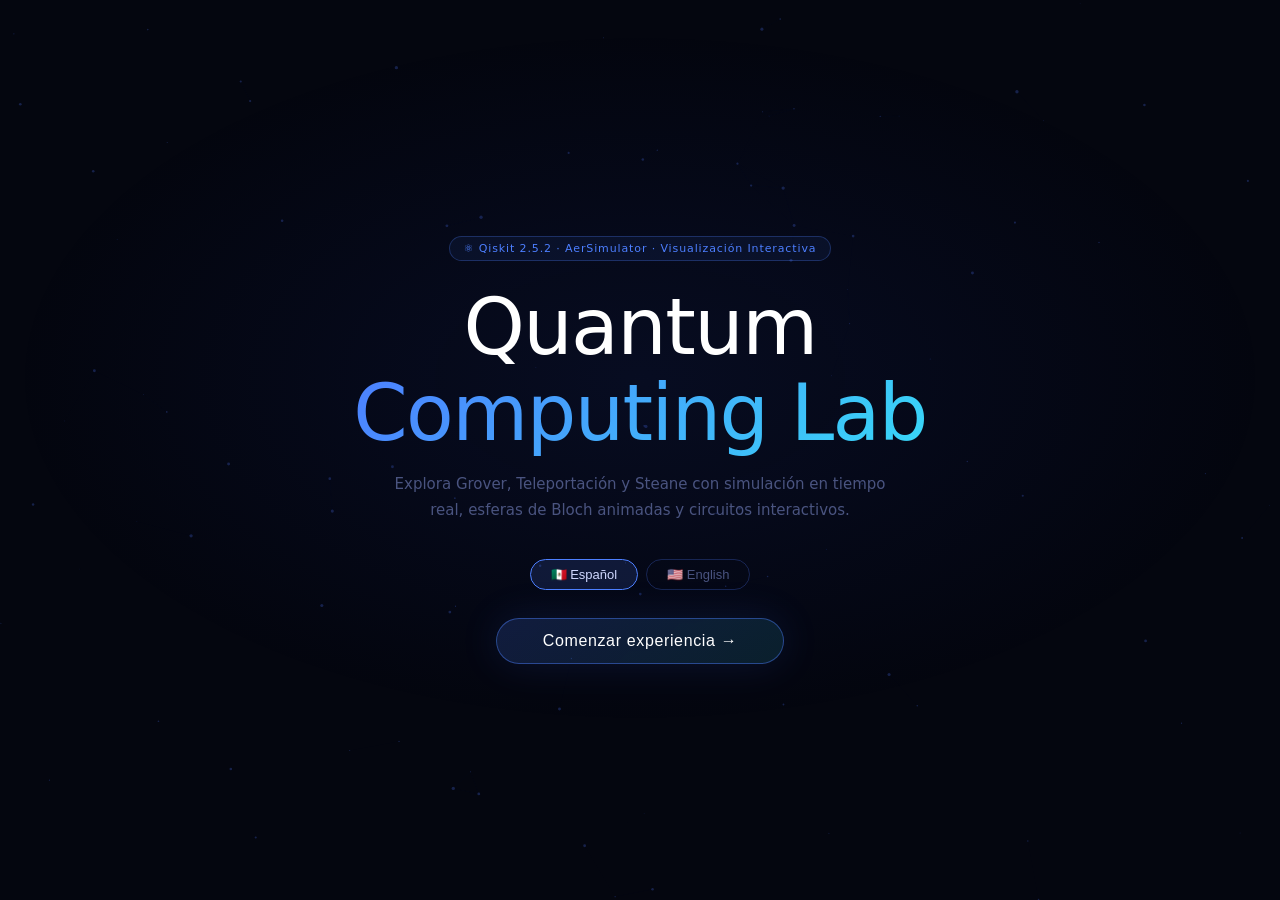
==== commit bc778373: "feat: audio, export, comparator, keyboard shortcuts, theme, share - Web Audio API: tones per quantum" ====
--- a/index.html
+++ b/index.html
@@ -2,604 +2,456 @@
 <html lang="es">
 <head>
 <meta charset="UTF-8">
-<meta name="viewport" content="width=device-width, initial-scale=1.0">
+<meta name="viewport" content="width=device-width,initial-scale=1.0">
+<meta name="description" content="Quantum Computing Lab - Grover, Teleportación, Steane visualizados interactivamente">
 <title>⚛ Quantum Lab</title>
 <style>
-/* ════════════════════════════════════════════════════
-   RESET & TOKENS
-════════════════════════════════════════════════════ */
 *,*::before,*::after{box-sizing:border-box;margin:0;padding:0}
 :root{
-  --bg:#04060f;
-  --s1:#080d1e;
-  --s2:#0d1428;
-  --border:rgba(80,120,255,.14);
-  --border2:rgba(80,120,255,.28);
-  --blue:#4d7fff;
-  --cyan:#38d8f7;
-  --green:#36e8a0;
-  --amber:#f5c542;
-  --red:#f05454;
-  --purple:#a56bff;
-  --text:#d0d8ff;
-  --dim:#4a5480;
-  --r:12px;
-  --font:'Segoe UI',system-ui,sans-serif;
-  --mono:'Fira Code','Consolas',monospace;
+  --bg:#04060f;--s1:#080d1e;--s2:#0d1428;
+  --border:rgba(80,120,255,.13);--border2:rgba(80,120,255,.26);
+  --blue:#4d7fff;--cyan:#38d8f7;--green:#36e8a0;
+  --amber:#f5c542;--red:#f05454;--purple:#a56bff;
+  --text:#d0d8ff;--dim:#4a5480;
+  --r:12px;--font:'Segoe UI',system-ui,sans-serif;--mono:'Fira Code','Consolas',monospace;
 }
 html{scroll-behavior:smooth}
-body{background:var(--bg);color:var(--text);font-family:var(--font);font-size:14px;overflow-x:hidden;min-height:100vh}
-
-/* ════════════════════════════════════════════════════
-   PARTICLE CANVAS BG
-════════════════════════════════════════════════════ */
-#bgcanvas{position:fixed;inset:0;z-index:0;pointer-events:none;opacity:.5}
-
-/* ════════════════════════════════════════════════════
-   SPLASH / HERO
-════════════════════════════════════════════════════ */
+body{background:var(--bg);color:var(--text);font-family:var(--font);font-size:14px;overflow-x:hidden}
+
+/* ── BG CANVAS ── */
+#bgcanvas{position:fixed;inset:0;z-index:0;pointer-events:none;opacity:.45}
+
+/* ── HERO ── */
 #hero{
-  position:relative;z-index:10;
-  min-height:100vh;display:flex;flex-direction:column;
-  align-items:center;justify-content:center;
+  position:relative;z-index:10;min-height:100vh;
+  display:flex;flex-direction:column;align-items:center;justify-content:center;
   padding:40px 20px;text-align:center;
-  background:radial-gradient(ellipse 80% 60% at 50% 40%,rgba(40,70,200,.12) 0%,transparent 70%);
-}
-.hero-badge{
-  display:inline-flex;align-items:center;gap:8px;
-  padding:6px 16px;border-radius:99px;
-  border:1px solid rgba(77,127,255,.3);
-  background:rgba(77,127,255,.08);
-  font-size:12px;color:var(--blue);letter-spacing:.08em;
-  margin-bottom:28px;
-}
-.hero-title{
-  font-size:clamp(36px,7vw,80px);font-weight:200;letter-spacing:-.02em;
-  color:#fff;line-height:1.1;margin-bottom:16px;
-}
-.hero-title span{
-  background:linear-gradient(135deg,var(--blue),var(--cyan));
-  -webkit-background-clip:text;-webkit-text-fill-color:transparent;background-clip:text;
-  font-weight:500;
-}
-.hero-sub{font-size:16px;color:var(--dim);max-width:520px;line-height:1.7;margin-bottom:40px}
-
-.hero-lang{display:flex;gap:8px;margin-bottom:32px}
-.lang-pill{
-  padding:7px 20px;border-radius:99px;
-  border:1px solid var(--border2);background:transparent;
-  color:var(--dim);font-size:13px;cursor:pointer;transition:.2s;
-}
-.lang-pill.active{background:rgba(77,127,255,.15);color:var(--text);border-color:var(--blue)}
-
-.hero-enter{
-  padding:14px 48px;border-radius:99px;
-  background:linear-gradient(135deg,rgba(77,127,255,.2),rgba(56,216,247,.15));
-  border:1px solid rgba(77,127,255,.5);
-  color:#fff;font-size:16px;cursor:pointer;
-  letter-spacing:.04em;transition:.3s;
-  box-shadow:0 0 40px rgba(77,127,255,.15);
-}
-.hero-enter:hover{
-  background:linear-gradient(135deg,rgba(77,127,255,.35),rgba(56,216,247,.25));
-  box-shadow:0 0 60px rgba(77,127,255,.3);transform:translateY(-2px);
-}
-
-/* scroll indicator */
-.scroll-hint{
-  position:absolute;bottom:30px;left:50%;transform:translateX(-50%);
-  display:flex;flex-direction:column;align-items:center;gap:6px;
-  color:var(--dim);font-size:11px;letter-spacing:.1em;
-  animation:bounce 2s ease-in-out infinite;
-}
-.scroll-arrow{width:20px;height:20px;border-right:1.5px solid var(--dim);border-bottom:1.5px solid var(--dim);transform:rotate(45deg)}
+  background:radial-gradient(ellipse 70% 55% at 50% 42%,rgba(40,70,200,.1),transparent 70%);
+}
+.hero-badge{display:inline-flex;align-items:center;gap:7px;padding:5px 14px;border-radius:99px;
+  border:1px solid rgba(77,127,255,.28);background:rgba(77,127,255,.07);
+  font-size:11px;color:var(--blue);letter-spacing:.08em;margin-bottom:24px;animation:fadeUp .6s ease .2s both}
+.hero-title{font-size:clamp(34px,7vw,78px);font-weight:200;letter-spacing:-.02em;color:#fff;
+  line-height:1.1;margin-bottom:14px;animation:fadeUp .6s ease .35s both}
+.hero-title span{background:linear-gradient(135deg,var(--blue),var(--cyan));
+  -webkit-background-clip:text;-webkit-text-fill-color:transparent;background-clip:text;font-weight:500}
+.hero-sub{font-size:15px;color:var(--dim);max-width:500px;line-height:1.75;
+  margin-bottom:36px;animation:fadeUp .6s ease .5s both}
+.hero-lang{display:flex;gap:8px;justify-content:center;margin-bottom:28px;animation:fadeUp .6s ease .6s both}
+.lang-pill{padding:7px 20px;border-radius:99px;border:1px solid var(--border2);
+  background:transparent;color:var(--dim);font-size:13px;cursor:pointer;transition:.2s}
+.lang-pill.active{background:rgba(77,127,255,.14);color:var(--text);border-color:var(--blue)}
+.hero-enter{padding:13px 46px;border-radius:99px;
+  background:linear-gradient(135deg,rgba(77,127,255,.18),rgba(56,216,247,.12));
+  border:1px solid rgba(77,127,255,.45);color:#fff;font-size:16px;cursor:pointer;
+  letter-spacing:.04em;transition:.3s;box-shadow:0 0 40px rgba(77,127,255,.12);
+  animation:fadeUp .6s ease .75s both}
+.hero-enter:hover{background:linear-gradient(135deg,rgba(77,127,255,.32),rgba(56,216,247,.22));
+  box-shadow:0 0 60px rgba(77,127,255,.28);transform:translateY(-2px)}
+.scroll-hint{position:absolute;bottom:28px;left:50%;transform:translateX(-50%);
+  display:flex;flex-direction:column;align-items:center;gap:5px;
+  color:var(--dim);font-size:10px;letter-spacing:.1em;animation:bounce 2s ease-in-out infinite}
+.scroll-arrow{width:18px;height:18px;border-right:1.5px solid var(--dim);
+  border-bottom:1.5px solid var(--dim);transform:rotate(45deg)}
+@keyframes fadeUp{from{opacity:0;transform:translateY(20px)}to{opacity:1;transform:none}}
 @keyframes bounce{0%,100%{transform:translateX(-50%) translateY(0)}50%{transform:translateX(-50%) translateY(8px)}}
 
-/* ════════════════════════════════════════════════════
-   STICKY NAV (appears after scroll)
-════════════════════════════════════════════════════ */
+/* ── TOP NAV ── */
 #topnav{
   position:fixed;top:0;left:0;right:0;z-index:100;
   display:flex;align-items:center;justify-content:space-between;
-  padding:0 24px;height:52px;
-  background:rgba(4,6,15,.85);backdrop-filter:blur(16px);
+  padding:0 20px;height:50px;
+  background:rgba(4,6,15,.88);backdrop-filter:blur(18px);
   border-bottom:1px solid var(--border);
   transform:translateY(-100%);transition:transform .3s;
 }
 #topnav.visible{transform:translateY(0)}
-.nav-logo{display:flex;align-items:center;gap:8px;font-size:14px;font-weight:500;color:var(--text)}
-.nav-logo span{font-size:20px}
+.nav-logo{display:flex;align-items:center;gap:8px;font-size:13px;font-weight:500;color:var(--text)}
 .nav-tabs{display:flex;gap:2px}
-.nav-tab{
-  padding:6px 14px;border-radius:8px;border:none;
-  background:transparent;color:var(--dim);
-  font-size:12px;cursor:pointer;transition:.15s;letter-spacing:.02em;
-}
+.nav-tab{padding:5px 13px;border-radius:8px;border:none;background:transparent;
+  color:var(--dim);font-size:12px;cursor:pointer;transition:.15s;letter-spacing:.02em}
 .nav-tab:hover{color:var(--text);background:rgba(255,255,255,.05)}
-.nav-tab.active{color:var(--blue);background:rgba(77,127,255,.12)}
-#nav-lang{
-  padding:5px 14px;border-radius:99px;
-  border:1px solid var(--border2);background:transparent;
-  color:var(--dim);font-size:12px;cursor:pointer;transition:.15s;
-}
-#nav-lang:hover{border-color:var(--blue);color:var(--text)}
-
-/* ════════════════════════════════════════════════════
-   MAIN SCROLL CONTAINER
-════════════════════════════════════════════════════ */
-#journey{
-  position:relative;z-index:10;
-  display:none; /* shown after Enter */
-}
-
-/* ════════════════════════════════════════════════════
-   EXPERIMENT SECTION
-════════════════════════════════════════════════════ */
-.exp-section{
-  min-height:100vh;padding:80px 0 60px;
-  display:flex;flex-direction:column;align-items:center;
-  position:relative;
-}
-.exp-section::before{
-  content:'';position:absolute;inset:0;pointer-events:none;
-  background:radial-gradient(ellipse 60% 50% at var(--gx,50%) var(--gy,50%),var(--gc,rgba(77,127,255,.06)) 0%,transparent 70%);
-}
-.exp-section[data-exp="grover"]   {--gc:rgba(77,127,255,.07);--gx:30%;--gy:40%}
-.exp-section[data-exp="teleport"] {--gc:rgba(54,232,160,.06);--gx:70%;--gy:40%}
-.exp-section[data-exp="steane"]   {--gc:rgba(165,107,255,.06);--gx:50%;--gy:60%}
-.exp-section[data-exp="speedup"]  {--gc:rgba(245,197,66,.05);--gx:50%;--gy:30%}
-
-.section-inner{width:100%;max-width:960px;padding:0 24px}
-
-/* Section header */
-.section-badge{
-  display:inline-flex;align-items:center;gap:6px;
-  padding:4px 12px;border-radius:99px;
-  border:1px solid var(--sec-color,var(--blue));
-  background:rgba(77,127,255,.07);
-  font-size:11px;color:var(--sec-color,var(--blue));
-  letter-spacing:.08em;margin-bottom:16px;
-}
-.section-title{font-size:clamp(24px,4vw,40px);font-weight:300;color:#fff;margin-bottom:8px;line-height:1.2}
-.section-sub{font-size:14px;color:var(--dim);margin-bottom:36px}
-
-/* ════════════════════════════════════════════════════
-   SPLIT LAYOUT (left controls / right visual)
-════════════════════════════════════════════════════ */
-.split{display:grid;grid-template-columns:1fr 1fr;gap:24px;align-items:start}
-@media(max-width:680px){.split{grid-template-columns:1fr}}
-
-/* ════════════════════════════════════════════════════
-   GLASS CARD
-════════════════════════════════════════════════════ */
-.glass{
-  background:rgba(8,13,30,.7);
-  border:1px solid var(--border);
-  border-radius:var(--r);
-  padding:20px 22px;
-  backdrop-filter:blur(12px);
-}
-.glass-title{
-  font-size:11px;font-weight:600;letter-spacing:.1em;text-transform:uppercase;
-  color:var(--dim);margin-bottom:14px;
-}
-
-/* ════════════════════════════════════════════════════
-   CONTROLS
-════════════════════════════════════════════════════ */
-.ctrl-row{margin-bottom:16px}
-.ctrl-label{font-size:11px;color:var(--dim);margin-bottom:6px;display:block;letter-spacing:.04em}
+.nav-tab.active{color:var(--blue);background:rgba(77,127,255,.11)}
+.nav-actions{display:flex;align-items:center;gap:6px}
+.nav-action-btn{padding:5px 12px;border-radius:8px;border:1px solid var(--border2);
+  background:transparent;color:var(--dim);font-size:12px;cursor:pointer;transition:.15s;white-space:nowrap}
+.nav-action-btn:hover{border-color:var(--blue);color:var(--text)}
+
+/* ── SIDE DOTS ── */
+#section-dots{position:fixed;right:16px;top:50%;transform:translateY(-50%);
+  display:none;flex-direction:column;gap:9px;z-index:50}
+#section-dots.visible{display:flex}
+.sdot{width:7px;height:7px;border-radius:50%;background:var(--border2);
+  border:none;cursor:pointer;transition:.25s;padding:0}
+.sdot.active{background:var(--blue);transform:scale(1.5)}
+.sdot:hover{background:var(--text)}
+
+/* ── SHORTCUT HINT ── */
+#shortcut-hint{
+  position:fixed;bottom:20px;right:20px;z-index:50;
+  background:rgba(8,13,30,.85);border:1px solid var(--border);
+  border-radius:10px;padding:10px 14px;font-size:11px;color:var(--dim);
+  display:none;backdrop-filter:blur(12px);
+}
+#shortcut-hint.visible{display:block}
+.sc-row{display:flex;gap:10px;align-items:center;margin-bottom:4px}
+.sc-row:last-child{margin:0}
+kbd{background:var(--s2);border:1px solid var(--border2);border-radius:4px;
+  padding:1px 6px;font-size:10px;color:var(--text);font-family:var(--mono)}
+
+/* ── JOURNEY ── */
+#journey{position:relative;z-index:10;display:none}
+
+/* ── SECTION ── */
+.exp-section{min-height:100vh;padding:80px 0 60px;display:flex;
+  flex-direction:column;align-items:center;position:relative}
+.exp-section::before{content:'';position:absolute;inset:0;pointer-events:none;
+  background:radial-gradient(ellipse 55% 45% at var(--gx,50%) var(--gy,45%),var(--gc,rgba(77,127,255,.06)),transparent 70%)}
+[data-exp="grover"]  {--gc:rgba(77,127,255,.07);--gx:25%;--gy:40%}
+[data-exp="teleport"]{--gc:rgba(54,232,160,.06);--gx:75%;--gy:40%}
+[data-exp="steane"]  {--gc:rgba(165,107,255,.06);--gx:50%;--gy:60%}
+[data-exp="stats"]   {--gc:rgba(245,197,66,.05);--gx:50%;--gy:35%}
+[data-exp="quiz"]    {--gc:rgba(56,216,247,.05);--gx:50%;--gy:45%}
+.section-inner{width:100%;max-width:980px;padding:0 24px}
+.section-badge{display:inline-flex;align-items:center;gap:6px;padding:4px 12px;
+  border-radius:99px;border:1px solid var(--sec-col,var(--blue));
+  background:rgba(77,127,255,.06);font-size:10px;color:var(--sec-col,var(--blue));
+  letter-spacing:.1em;margin-bottom:14px}
+.section-title{font-size:clamp(22px,3.5vw,38px);font-weight:300;color:#fff;
+  margin-bottom:6px;line-height:1.2}
+.section-sub{font-size:13px;color:var(--dim);margin-bottom:28px}
+
+/* ── SPLIT ── */
+.split{display:grid;grid-template-columns:1fr 1fr;gap:20px;align-items:start}
+@media(max-width:700px){.split{grid-template-columns:1fr}}
+
+/* ── GLASS CARD ── */
+.glass{background:rgba(8,13,30,.72);border:1px solid var(--border);
+  border-radius:var(--r);padding:18px 20px;backdrop-filter:blur(10px)}
+.glass+.glass{margin-top:14px}
+.glass-title{font-size:10px;font-weight:600;letter-spacing:.1em;text-transform:uppercase;
+  color:var(--dim);margin-bottom:12px}
+
+/* ── CONTROLS ── */
+.ctrl-row{margin-bottom:14px}
+.ctrl-row:last-child{margin-bottom:0}
+.ctrl-label{display:block;font-size:11px;color:var(--dim);margin-bottom:5px;letter-spacing:.03em}
 .ctrl-slider{display:flex;align-items:center;gap:10px}
-.ctrl-slider input[type=range]{flex:1;accent-color:var(--blue)}
+.ctrl-slider input[type=range]{flex:1;accent-color:var(--blue);height:4px}
 .ctrl-val{font-family:var(--mono);font-size:14px;color:var(--blue);min-width:36px;text-align:right}
-.ctrl-input{
-  width:100%;background:rgba(4,6,15,.8);border:1px solid var(--border2);
-  border-radius:8px;padding:8px 12px;color:var(--text);
-  font-family:var(--mono);font-size:14px;outline:none;transition:.15s;
-}
-.ctrl-input:focus{border-color:var(--blue)}
-.ctrl-select{
-  width:100%;background:rgba(4,6,15,.8);border:1px solid var(--border2);
-  border-radius:8px;padding:8px 12px;color:var(--text);font-size:13px;
-  outline:none;cursor:pointer;
-}
+.ctrl-input,.ctrl-select{width:100%;background:rgba(4,6,15,.8);border:1px solid var(--border2);
+  border-radius:8px;padding:8px 11px;color:var(--text);font-family:var(--mono);
+  font-size:13px;outline:none;transition:.15s;cursor:pointer}
+.ctrl-input:focus,.ctrl-select:focus{border-color:var(--blue)}
 .ctrl-hint{font-size:11px;color:var(--dim);margin-top:4px}
 
-/* KPI strip */
-.kpi-strip{display:grid;grid-template-columns:repeat(4,1fr);gap:8px;margin-bottom:16px}
+/* ── KPI strip ── */
+.kpi-strip{display:grid;grid-template-columns:repeat(4,1fr);gap:8px;margin-bottom:20px}
 @media(max-width:500px){.kpi-strip{grid-template-columns:repeat(2,1fr)}}
 .kpi{background:var(--s1);border:1px solid var(--border);border-radius:10px;padding:10px 14px}
-.kpi-v{font-size:20px;font-weight:500;font-family:var(--mono);line-height:1;color:#fff}
+.kpi-v{font-size:19px;font-weight:500;font-family:var(--mono);line-height:1;color:#fff}
 .kpi-v.hi{color:var(--green)}
 .kpi-l{font-size:10px;color:var(--dim);margin-top:3px}
 
-/* Run button */
-.run-btn{
-  width:100%;padding:12px;border-radius:10px;
-  background:linear-gradient(135deg,rgba(77,127,255,.2),rgba(56,216,247,.1));
-  border:1px solid rgba(77,127,255,.4);
-  color:#fff;font-size:14px;cursor:pointer;
-  display:flex;align-items:center;justify-content:center;gap:8px;
-  transition:.2s;margin-top:4px;
-}
-.run-btn:hover:not(:disabled){
-  background:linear-gradient(135deg,rgba(77,127,255,.35),rgba(56,216,247,.2));
-  border-color:var(--blue);
-}
+/* ── RUN BTN ── */
+.run-btn{width:100%;padding:11px;border-radius:10px;
+  background:linear-gradient(135deg,rgba(77,127,255,.18),rgba(56,216,247,.1));
+  border:1px solid rgba(77,127,255,.38);color:#fff;font-size:13px;cursor:pointer;
+  display:flex;align-items:center;justify-content:center;gap:8px;transition:.2s;margin-top:4px}
+.run-btn:hover:not(:disabled){background:linear-gradient(135deg,rgba(77,127,255,.32),rgba(56,216,247,.2));border-color:var(--blue)}
 .run-btn:disabled{opacity:.4;cursor:not-allowed}
+.run-icon{font-size:12px}
 .run-btn.loading .run-icon{display:inline-block;animation:spin .7s linear infinite}
 @keyframes spin{to{transform:rotate(360deg)}}
 
-/* ════════════════════════════════════════════════════
-   VISUAL PANEL (right side)
-════════════════════════════════════════════════════ */
+/* ── EXPORT ROW ── */
+.export-row{display:flex;gap:6px;margin-top:10px;flex-wrap:wrap}
+.exp-btn{padding:6px 12px;border-radius:7px;border:1px solid var(--border2);
+  background:transparent;color:var(--dim);font-size:11px;cursor:pointer;transition:.15s}
+.exp-btn:hover{border-color:var(--blue);color:var(--text)}
+
+/* ── VIZ panel ── */
 .viz-panel{display:flex;flex-direction:column;gap:14px}
 
-/* Bloch spheres */
-.bloch-trio{display:flex;gap:12px;justify-content:center;flex-wrap:wrap}
+/* ── Bloch ── */
+.bloch-trio{display:flex;gap:10px;justify-content:center;flex-wrap:wrap}
 .bloch-unit{display:flex;flex-direction:column;align-items:center;gap:4px}
 .bloch-unit canvas{border-radius:50%;background:radial-gradient(circle at 35% 35%,rgba(40,60,160,.3),rgba(4,6,15,.8))}
-.bloch-unit-lbl{font-size:10px;font-family:var(--mono);color:var(--dim)}
-
-/* Walk steps */
-.walk-steps{display:flex;gap:0;margin-bottom:16px;overflow:hidden;border-radius:10px;border:1px solid var(--border)}
-.wstep{
-  flex:1;padding:8px 4px;text-align:center;
-  font-size:10px;color:var(--dim);cursor:pointer;
-  border-right:1px solid var(--border);background:transparent;transition:.2s;
-  border:none;
-}
-.wstep:last-child{border-right:none}
-.wstep.active{background:rgba(77,127,255,.15);color:var(--text)}
-.wstep.done{color:var(--green)}
-.walk-info{min-height:52px;margin-bottom:12px}
-.walk-label{font-size:13px;font-weight:500;color:var(--text);margin-bottom:4px}
+.bloch-lbl{font-size:10px;font-family:var(--mono);color:var(--dim)}
+
+/* ── Walk steps ── */
+.walk-pills{display:flex;gap:0;border-radius:10px;overflow:hidden;border:1px solid var(--border);margin-bottom:14px}
+.wpill{flex:1;padding:7px 4px;text-align:center;font-size:10px;color:var(--dim);
+  cursor:pointer;background:transparent;border:none;border-right:1px solid var(--border);transition:.15s}
+.wpill:last-child{border-right:none}
+.wpill:hover{background:rgba(77,127,255,.07);color:var(--text)}
+.wpill.active{background:rgba(77,127,255,.15);color:var(--text)}
+.wpill.done{color:var(--green)}
+.walk-info{min-height:50px;margin-bottom:10px}
+.walk-lbl{font-size:13px;font-weight:500;color:var(--text);margin-bottom:3px}
 .walk-desc{font-size:12px;color:var(--dim);line-height:1.6}
-.walk-nav{display:flex;gap:8px;justify-content:flex-end}
-.walk-nav button{
-  padding:5px 14px;border-radius:7px;font-size:12px;cursor:pointer;
-  border:1px solid var(--border2);background:transparent;color:var(--dim);transition:.15s;
-}
+.walk-nav{display:flex;gap:7px;justify-content:flex-end;margin-top:10px}
+.walk-nav button{padding:5px 13px;border-radius:7px;font-size:12px;cursor:pointer;
+  border:1px solid var(--border2);background:transparent;color:var(--dim);transition:.15s}
 .walk-nav button:hover:not(:disabled){border-color:var(--blue);color:var(--text)}
-.walk-nav button:disabled{opacity:.25;cursor:not-allowed}
-
-/* Bars */
-.bar-row{display:flex;align-items:center;gap:8px;margin-bottom:6px}
-.bar-label{font-family:var(--mono);font-size:11px;color:var(--dim);min-width:72px}
+.walk-nav button:disabled{opacity:.22;cursor:not-allowed}
+
+/* ── Bars ── */
+.bar-row{display:flex;align-items:center;gap:7px;margin-bottom:5px}
+.bar-label{font-family:var(--mono);font-size:11px;color:var(--dim);min-width:70px}
 .bar-label.hi{color:var(--amber)}
-.bar-track{flex:1;height:10px;background:rgba(255,255,255,.05);border-radius:99px;overflow:hidden}
+.bar-track{flex:1;height:9px;background:rgba(255,255,255,.04);border-radius:99px;overflow:hidden}
 .bar-fill{height:100%;border-radius:99px;transition:width .7s cubic-bezier(.4,0,.2,1)}
-.bar-pct{font-size:11px;font-family:var(--mono);color:var(--dim);min-width:38px;text-align:right}
+.bar-pct{font-size:11px;font-family:var(--mono);color:var(--dim);min-width:36px;text-align:right}
 .bar-pct.hi{color:var(--amber)}
 
-/* Info box */
-.info-box{
-  background:var(--s1);border:1px solid var(--border);border-radius:10px;
-  padding:12px 16px;font-size:12px;color:var(--dim);line-height:1.7;
-}
+/* ── Info box ── */
+.info-box{background:var(--s1);border:1px solid var(--border);border-radius:9px;
+  padding:11px 14px;font-size:12px;color:var(--dim);line-height:1.7}
 .info-box strong{color:var(--text)}
 
-/* ════════════════════════════════════════════════════
-   CIRCUIT SVG container
-════════════════════════════════════════════════════ */
-.circuit-wrap{overflow-x:auto;border-radius:10px}
-
-/* ════════════════════════════════════════════════════
-   GROVER ITER CHART
-════════════════════════════════════════════════════ */
-.iter-wrap{border-radius:10px;overflow:hidden}
-
-/* ════════════════════════════════════════════════════
-   TELEPORT QUBIT GRID (visual)
-════════════════════════════════════════════════════ */
-.tele-diagram{
-  display:flex;align-items:center;justify-content:center;
-  gap:8px;padding:16px;
-  background:var(--s1);border-radius:10px;border:1px solid var(--border);
-  flex-wrap:wrap;
-}
-.tele-node{
-  width:60px;height:60px;border-radius:50%;border:2px solid;
-  display:flex;flex-direction:column;align-items:center;justify-content:center;
-  font-size:11px;font-family:var(--mono);font-weight:500;
-  transition:.4s;position:relative;
-}
-.tele-connector{
-  width:32px;height:2px;background:var(--dim);position:relative;
-  transition:.4s;flex-shrink:0;
-}
-.tele-connector::after{
-  content:'';position:absolute;right:0;top:-4px;
-  border:4px solid transparent;border-left-color:inherit;
-}
-
-/* ════════════════════════════════════════════════════
-   STEANE QUBIT GRID
-════════════════════════════════════════════════════ */
-.steane-grid{
-  display:grid;grid-template-columns:repeat(7,1fr);gap:6px;
-  padding:14px;background:var(--s1);border:1px solid var(--border);border-radius:10px;
-}
-.sq{
-  aspect-ratio:1;border-radius:50%;border:2px solid rgba(77,127,255,.3);
+/* ── Circuit ── */
+.circuit-wrap{overflow-x:auto;border-radius:9px;-webkit-overflow-scrolling:touch}
+
+/* ── Steane grid ── */
+.steane-grid{display:grid;grid-template-columns:repeat(7,1fr);gap:6px;
+  padding:14px;background:var(--s1);border:1px solid var(--border);border-radius:10px}
+.sq{aspect-ratio:1;border-radius:50%;border:1.5px solid rgba(77,127,255,.25);
   display:flex;align-items:center;justify-content:center;
   font-size:9px;font-family:var(--mono);color:var(--dim);
-  background:rgba(77,127,255,.06);transition:.4s;cursor:default;
-}
-.sq.error{
-  border-color:var(--red);background:rgba(240,84,84,.15);color:var(--red);
-  box-shadow:0 0 16px rgba(240,84,84,.4);
-}
-.sq.corrected{
-  border-color:var(--green);background:rgba(54,232,160,.12);color:var(--green);
-  box-shadow:0 0 12px rgba(54,232,160,.3);
-}
-.ancilla-row{
-  display:flex;gap:4px;padding:6px 14px 10px;justify-content:center;
-}
-.anc{
-  width:24px;height:24px;border-radius:6px;border:1px solid rgba(165,107,255,.3);
-  background:rgba(165,107,255,.06);display:flex;align-items:center;justify-content:center;
-  font-size:9px;font-family:var(--mono);color:var(--dim);transition:.4s;
-}
-.anc.active{border-color:var(--amber);background:rgba(245,197,66,.15);color:var(--amber);box-shadow:0 0 10px rgba(245,197,66,.3)}
-
-/* Syndrome bits display */
-.syn-bits{display:flex;gap:6px;margin:12px 0 8px}
-.syn-bit{
-  width:36px;height:36px;border-radius:8px;
-  display:flex;align-items:center;justify-content:center;
-  font-family:var(--mono);font-weight:700;font-size:16px;transition:.35s;
-}
+  background:rgba(77,127,255,.05);transition:.4s;cursor:default}
+.sq.error{border-color:var(--red);background:rgba(240,84,84,.14);color:var(--red);
+  box-shadow:0 0 14px rgba(240,84,84,.35)}
+.sq.corrected{border-color:var(--green);background:rgba(54,232,160,.1);color:var(--green);
+  box-shadow:0 0 12px rgba(54,232,160,.28)}
+.ancilla-row{display:flex;gap:5px;padding:8px 14px 12px;justify-content:center}
+.anc{width:26px;height:26px;border-radius:7px;border:1px solid rgba(165,107,255,.22);
+  background:rgba(165,107,255,.05);display:flex;align-items:center;justify-content:center;
+  font-size:9px;font-family:var(--mono);color:var(--dim);transition:.4s}
+.anc.active{border-color:var(--amber);background:rgba(245,197,66,.13);color:var(--amber);
+  box-shadow:0 0 10px rgba(245,197,66,.28)}
+.syn-bits{display:flex;gap:5px;margin:10px 0 7px}
+.syn-bit{width:34px;height:34px;border-radius:8px;display:flex;align-items:center;
+  justify-content:center;font-family:var(--mono);font-weight:700;font-size:15px;transition:.35s}
 .syn-bit.off{background:var(--s1);color:var(--dim);border:1px solid var(--border)}
-.syn-bit.on{background:rgba(245,197,66,.15);color:var(--amber);border:1px solid var(--amber);box-shadow:0 0 12px rgba(245,197,66,.25)}
-
-/* ════════════════════════════════════════════════════
-   SPEEDUP SECTION
-════════════════════════════════════════════════════ */
-.speedup-grid{display:grid;grid-template-columns:1fr 1fr;gap:16px;margin-bottom:20px}
-@media(max-width:600px){.speedup-grid{grid-template-columns:1fr}}
+.syn-bit.on{background:rgba(245,197,66,.14);color:var(--amber);border:1px solid var(--amber);
+  box-shadow:0 0 11px rgba(245,197,66,.22)}
+
+/* ── Speedup ── */
+.sp-grid{display:grid;grid-template-columns:1fr 1fr;gap:16px;margin-bottom:0}
+@media(max-width:640px){.sp-grid{grid-template-columns:1fr}}
 .sp-table{width:100%;border-collapse:collapse;font-size:12px}
-.sp-table th{background:var(--s2);color:var(--dim);padding:8px 12px;text-align:left;font-size:10px;text-transform:uppercase;letter-spacing:.06em;border-bottom:1px solid var(--border)}
-.sp-table td{padding:8px 12px;border-bottom:1px solid var(--border);font-family:var(--mono);color:var(--text)}
+.sp-table th{background:var(--s2);color:var(--dim);padding:7px 11px;text-align:left;
+  font-size:10px;text-transform:uppercase;letter-spacing:.06em;border-bottom:1px solid var(--border)}
+.sp-table td{padding:7px 11px;border-bottom:1px solid var(--border);font-family:var(--mono);color:var(--text)}
 .sp-table .ac{color:var(--green);font-weight:500}
-.sp-table .in{color:var(--purple)}
-
-/* ════════════════════════════════════════════════════
-   SECTION DIVIDER
-════════════════════════════════════════════════════ */
-.divider{
-  height:1px;background:linear-gradient(90deg,transparent,var(--border2),transparent);
-  margin:0 auto;max-width:960px;width:100%;
-}
-
-/* ════════════════════════════════════════════════════
-   QUIZ FLOATING
-════════════════════════════════════════════════════ */
-.quiz-card{max-width:620px;margin:0 auto}
-.quiz-q-text{font-size:16px;color:var(--text);line-height:1.65;margin-bottom:20px;min-height:50px}
-.quiz-options{display:flex;flex-direction:column;gap:8px;margin-bottom:16px}
-.quiz-opt{
-  padding:12px 16px;border-radius:10px;
-  border:1px solid var(--border2);background:var(--s1);
-  color:var(--text);font-size:13px;cursor:pointer;text-align:left;transition:.15s;
-}
-.quiz-opt:hover:not(:disabled){border-color:var(--blue);background:rgba(77,127,255,.1)}
-.quiz-opt.correct{border-color:var(--green);background:rgba(54,232,160,.1);color:var(--green)}
-.quiz-opt.wrong{border-color:var(--red);background:rgba(240,84,84,.08);color:var(--red)}
-.quiz-exp{
-  background:var(--s2);border-left:3px solid var(--blue);border-radius:0 8px 8px 0;
-  padding:12px 16px;font-size:12px;color:var(--dim);line-height:1.7;margin-bottom:12px;
-  display:none;
-}
-.quiz-score-big{font-size:64px;font-weight:200;text-align:center;margin:16px 0 8px;font-family:var(--mono)}
-.quiz-score-msg{text-align:center;color:var(--dim);font-size:14px;margin-bottom:20px}
-
-/* progress pills */
-.quiz-progress{display:flex;gap:5px;margin-bottom:20px}
-.qpill{height:4px;flex:1;border-radius:99px;background:var(--border);transition:.3s}
+.sp-table .inf{color:var(--purple)}
+
+/* ── Quiz ── */
+.quiz-wrap{max-width:640px;margin:0 auto}
+.quiz-prog{display:flex;gap:5px;margin-bottom:18px}
+.qpill{height:3px;flex:1;border-radius:99px;background:var(--border);transition:.3s}
 .qpill.done{background:var(--green)}
 .qpill.active{background:var(--blue)}
-
-/* ════════════════════════════════════════════════════
-   BOTTOM NAV DOTS (scroll anchors)
-════════════════════════════════════════════════════ */
-#section-dots{
-  position:fixed;right:20px;top:50%;transform:translateY(-50%);
-  display:none;flex-direction:column;gap:10px;z-index:50;
-}
-#section-dots.visible{display:flex}
-.sdot{
-  width:8px;height:8px;border-radius:50%;
-  background:var(--border2);border:none;cursor:pointer;transition:.25s;
-  padding:0;
-}
-.sdot.active{background:var(--blue);transform:scale(1.4)}
-.sdot:hover{background:var(--text)}
-
-/* ════════════════════════════════════════════════════
-   SCROLLBAR
-════════════════════════════════════════════════════ */
-::-webkit-scrollbar{width:4px}
+.quiz-q{font-size:16px;color:var(--text);line-height:1.65;margin-bottom:18px;min-height:48px}
+.quiz-opts{display:flex;flex-direction:column;gap:7px;margin-bottom:12px}
+.quiz-opt{padding:11px 15px;border-radius:9px;border:1px solid var(--border2);
+  background:var(--s1);color:var(--text);font-size:13px;cursor:pointer;text-align:left;transition:.15s}
+.quiz-opt:hover:not(:disabled){border-color:var(--blue);background:rgba(77,127,255,.09)}
+.quiz-opt.correct{border-color:var(--green);background:rgba(54,232,160,.09);color:var(--green)}
+.quiz-opt.wrong{border-color:var(--red);background:rgba(240,84,84,.07);color:var(--red)}
+.quiz-exp{background:var(--s2);border-left:3px solid var(--blue);border-radius:0 8px 8px 0;
+  padding:11px 15px;font-size:12px;color:var(--dim);line-height:1.7;margin-bottom:11px;display:none}
+.quiz-score-big{font-size:60px;font-weight:200;text-align:center;margin:14px 0 6px;font-family:var(--mono)}
+.quiz-score-msg{text-align:center;color:var(--dim);font-size:14px;margin-bottom:18px}
+
+/* ── FADE IN ── */
+.fade-in{opacity:0;transform:translateY(20px);transition:opacity .55s,transform .55s}
+.fade-in.visible{opacity:1;transform:none}
+
+/* ── DIVIDER ── */
+.divider{height:1px;background:linear-gradient(90deg,transparent,var(--border2),transparent);
+  max-width:980px;width:100%;margin:0 auto}
+
+/* ── SCROLLBAR ── */
+::-webkit-scrollbar{width:4px;height:4px}
 ::-webkit-scrollbar-track{background:transparent}
 ::-webkit-scrollbar-thumb{background:var(--border2);border-radius:99px}
 
-/* ════════════════════════════════════════════════════
-   FADE IN ANIMATION
-════════════════════════════════════════════════════ */
-.fade-in{opacity:0;transform:translateY(24px);transition:opacity .6s,transform .6s}
-.fade-in.visible{opacity:1;transform:none}
+/* ── Theme toggle ── */
+body.light{
+  --bg:#f0f2ff;--s1:#e8ebff;--s2:#dde1ff;
+  --border:rgba(60,80,200,.15);--border2:rgba(60,80,200,.28);
+  --text:#1a2060;--dim:#6070a0;
+}
+body.light #bgcanvas{opacity:.08}
+body.light .glass{background:rgba(240,242,255,.85)}
+body.light .ctrl-input,body.light .ctrl-select{background:rgba(255,255,255,.9);color:#1a2060}
 </style>
 </head>
 <body>
-
 <canvas id="bgcanvas"></canvas>
 
-<!-- ══ HERO ══ -->
+<!-- HERO -->
 <section id="hero">
   <div class="hero-badge">⚛ Qiskit 2.5.2 · AerSimulator · Visualización Interactiva</div>
   <h1 class="hero-title">Quantum<br><span>Computing Lab</span></h1>
-  <p class="hero-sub">Explora tres experimentos cuánticos reales con simulación en tiempo real, esferas de Bloch animadas y circuitos interactivos.</p>
+  <p class="hero-sub">Explora Grover, Teleportación y Steane con simulación en tiempo real, esferas de Bloch animadas y circuitos interactivos.</p>
   <div class="hero-lang">
     <button class="lang-pill active" id="btn-es" onclick="setLang('es')">🇲🇽 Español</button>
     <button class="lang-pill" id="btn-en" onclick="setLang('en')">🇺🇸 English</button>
   </div>
   <button class="hero-enter" onclick="enterApp()">Comenzar experiencia →</button>
   <div class="scroll-hint" id="scroll-hint" style="display:none">
-    <span>Scroll</span><div class="scroll-arrow"></div>
+    <span>SCROLL</span><div class="scroll-arrow"></div>
   </div>
 </section>
 
-<!-- ══ TOP NAV ══ -->
+<!-- NAV -->
 <nav id="topnav">
-  <div class="nav-logo"><span>⚛</span> Quantum Lab</div>
+  <div class="nav-logo"><span style="font-size:18px">⚛</span> Quantum Lab</div>
   <div class="nav-tabs">
-    <button class="nav-tab active" onclick="scrollTo('grover')">Grover</button>
-    <button class="nav-tab" onclick="scrollTo('teleport')">Teleportación</button>
-    <button class="nav-tab" onclick="scrollTo('steane')">Steane</button>
-    <button class="nav-tab" onclick="scrollTo('speedup')">Comparativa</button>
-    <button class="nav-tab" onclick="scrollTo('quiz')">Quiz</button>
+    <button class="nav-tab active" onclick="scrollToSection('grover')">Grover</button>
+    <button class="nav-tab" onclick="scrollToSection('teleport')">Teleportación</button>
+    <button class="nav-tab" onclick="scrollToSection('steane')">Steane</button>
+    <button class="nav-tab" onclick="scrollToSection('stats')">Comparativa</button>
+    <button class="nav-tab" onclick="scrollToSection('quiz')">Quiz</button>
   </div>
-  <button id="nav-lang" onclick="toggleLang()">🇺🇸 EN</button>
+  <div class="nav-actions">
+    <button class="nav-action-btn" id="audio-btn" title="Activar sonido (M)" onclick="toggleAudio()">🔇</button>
+    <button class="nav-action-btn" title="Comparar experimentos" onclick="openComparator()">⚖ Comparar</button>
+    <button class="nav-action-btn" title="Modo presentación (P)" onclick="togglePresentation()">🎬</button>
+    <button class="nav-action-btn" id="theme-btn" title="Cambiar tema" onclick="toggleTheme()">☀</button>
+    <button class="nav-action-btn" id="nav-lang" onclick="toggleLang()">🇺🇸 EN</button>
+  </div>
 </nav>
 
-<!-- ══ SIDE DOTS ══ -->
+<!-- SIDE DOTS -->
 <div id="section-dots">
-  <button class="sdot active" onclick="scrollTo('grover')" title="Grover"></button>
-  <button class="sdot" onclick="scrollTo('teleport')" title="Teleportación"></button>
-  <button class="sdot" onclick="scrollTo('steane')" title="Steane"></button>
-  <button class="sdot" onclick="scrollTo('speedup')" title="Comparativa"></button>
-  <button class="sdot" onclick="scrollTo('quiz')" title="Quiz"></button>
+  <button class="sdot active" onclick="scrollToSection('grover')" title="Grover"></button>
+  <button class="sdot" onclick="scrollToSection('teleport')" title="Teleportación"></button>
+  <button class="sdot" onclick="scrollToSection('steane')" title="Steane"></button>
+  <button class="sdot" onclick="scrollToSection('stats')" title="Comparativa"></button>
+  <button class="sdot" onclick="scrollToSection('quiz')" title="Quiz"></button>
 </div>
 
-<!-- ══ JOURNEY ══ -->
+<!-- SHORTCUTS HINT -->
+<div id="shortcut-hint">
+  <div class="sc-row"><kbd>1-5</kbd> navegar secciones</div>
+  <div class="sc-row"><kbd>g</kbd> ejecutar Grover · <kbd>t</kbd> teleport · <kbd>s</kbd> steane</div>
+  <div class="sc-row"><kbd>m</kbd> sonido · <kbd>←→</kbd> moverse · <kbd>ESC</kbd> salir</div>
+</div>
+
+<!-- JOURNEY -->
 <div id="journey">
 
-  <!-- ████ GROVER ████ -->
+  <!-- ▓▓▓ GROVER ▓▓▓ -->
   <section class="exp-section" id="sec-grover" data-exp="grover">
     <div class="section-inner">
       <div class="fade-in">
-        <div class="section-badge" style="--sec-color:var(--blue)">⚛ ALGORITMO 01</div>
+        <div class="section-badge" style="--sec-col:var(--blue)">⚛ ALGORITMO 01</div>
         <h2 class="section-title" data-i="grover_title">Grover — Búsqueda Cuántica</h2>
         <p class="section-sub" data-i="grover_sub">Encuentra 1 elemento entre N en solo √N pasos</p>
       </div>
-
       <div class="kpi-strip fade-in">
         <div class="kpi"><div class="kpi-v" id="g-N">16</div><div class="kpi-l">Estados N</div></div>
         <div class="kpi"><div class="kpi-v" id="g-iters">3</div><div class="kpi-l">Iteraciones</div></div>
         <div class="kpi"><div class="kpi-v" id="g-classic">16</div><div class="kpi-l">Clásico (peor)</div></div>
         <div class="kpi"><div class="kpi-v hi" id="g-speedup">5×</div><div class="kpi-l">Aceleración</div></div>
       </div>
-
       <div class="split fade-in">
-        <!-- Left: controls -->
         <div>
-          <div class="glass" style="margin-bottom:12px">
-            <div class="glass-title" data-i="g_controls">Configuración</div>
+          <div class="glass">
+            <div class="glass-title">Configuración</div>
             <div class="ctrl-row">
-              <span class="ctrl-label" data-i="lbl_qubits">Número de qubits</span>
+              <span class="ctrl-label">Número de qubits</span>
               <div class="ctrl-slider">
                 <input type="range" id="g-qubits" min="2" max="16" value="4" oninput="updateGroverMeta()">
                 <span class="ctrl-val" id="g-qubits-val">4</span>
               </div>
-              <div class="ctrl-hint" id="g-space-hint">Espacio: 16 estados</div>
+              <div class="ctrl-hint" id="g-space-hint">16 estados · 2⁴</div>
             </div>
             <div class="ctrl-row">
-              <span class="ctrl-label" data-i="lbl_target">Estado objetivo (binario)</span>
+              <span class="ctrl-label">Estado objetivo (binario)</span>
               <input class="ctrl-input" id="g-target" maxlength="16" value="1111" oninput="validateTarget()">
               <div class="ctrl-hint" id="g-target-hint" style="color:var(--green)">✓ válido</div>
             </div>
             <div class="ctrl-row">
-              <span class="ctrl-label" data-i="lbl_shots">Shots</span>
+              <span class="ctrl-label">Shots</span>
               <select class="ctrl-select" id="g-shots">
-                <option value="512">512</option>
-                <option value="1024" selected>1024</option>
-                <option value="2048">2048</option>
-                <option value="4096">4096</option>
+                <option value="512">512</option><option value="1024" selected>1024</option>
+                <option value="2048">2048</option><option value="4096">4096</option>
               </select>
             </div>
             <button class="run-btn" id="g-run-btn" onclick="runGrover()">
-              <span class="run-icon">▶</span> <span data-i="btn_run">Ejecutar simulación</span>
+              <span class="run-icon">▶</span> Ejecutar simulación
             </button>
           </div>
-
-          <!-- Results -->
           <div id="g-results" style="display:none">
             <div class="glass">
-              <div class="glass-title">Distribución — <span id="g-badge"></span></div>
+              <div class="glass-title">Resultados — <span id="g-badge" style="color:var(--green)"></span></div>
               <div id="g-bars"></div>
-              <div class="info-box" id="g-summary" style="margin-top:12px"></div>
-            </div>
-          </div>
-        </div>
-
-        <!-- Right: visual -->
+              <div class="info-box" id="g-summary" style="margin-top:10px"></div>
+              <div class="export-row">
+                <button class="exp-btn" onclick="exportGroverJSON()">⬇ JSON</button>
+                <button class="exp-btn" onclick="exportChartPNG('speedup-canvas','grover_speedup.png')">⬇ PNG</button>
+                <button class="exp-btn" onclick="addToCompareGrover()">⚖ Comparar</button>
+                <button class="exp-btn" onclick="shareGroverResult()">↗ Compartir</button>
+              </div>
+            </div>
+            <div class="glass" id="g-iter-wrap">
+              <div class="glass-title">P(objetivo) por iteración</div>
+              <div id="g-iter-chart"></div>
+            </div>
+          </div>
+        </div>
         <div class="viz-panel">
           <div class="glass">
-            <div class="glass-title" data-i="g_walk_title">Paso a paso</div>
-            <!-- Step pills -->
-            <div class="walk-steps" id="g-steps-pills">
-              <button class="wstep active" onclick="gotoGroverStep(0)">|0⟩</button>
-              <button class="wstep" onclick="gotoGroverStep(1)">H</button>
-              <button class="wstep" onclick="gotoGroverStep(2)">Oráculo</button>
-              <button class="wstep" onclick="gotoGroverStep(3)">Difusión</button>
-              <button class="wstep" onclick="gotoGroverStep(4)">Medir</button>
+            <div class="glass-title">Paso a paso — Esferas de Bloch</div>
+            <div class="walk-pills" id="g-pills">
+              <button class="wpill active" onclick="gotoGroverStep(0)">|0⟩</button>
+              <button class="wpill" onclick="gotoGroverStep(1)">H</button>
+              <button class="wpill" onclick="gotoGroverStep(2)">Oráculo</button>
+              <button class="wpill" onclick="gotoGroverStep(3)">Difusión</button>
+              <button class="wpill" onclick="gotoGroverStep(4)">Medir</button>
             </div>
             <div class="walk-info">
-              <div class="walk-label" id="g-walk-label">Estado inicial</div>
+              <div class="walk-lbl" id="g-walk-label">Estado inicial</div>
               <div class="walk-desc" id="g-walk-desc">Los qubits comienzan en |0⟩. El vector apunta al polo norte de la esfera de Bloch.</div>
             </div>
-            <!-- Bloch spheres -->
             <div class="bloch-trio">
-              <div class="bloch-unit">
-                <canvas id="g-bloch0" width="130" height="130"></canvas>
-                <div class="bloch-unit-lbl">q₀</div>
-              </div>
-              <div class="bloch-unit">
-                <canvas id="g-bloch1" width="130" height="130"></canvas>
-                <div class="bloch-unit-lbl">q₁</div>
-              </div>
-            </div>
-            <div class="walk-nav" style="margin-top:12px">
+              <div class="bloch-unit"><canvas id="g-bloch0" width="130" height="130"></canvas><div class="bloch-lbl">q₀</div></div>
+              <div class="bloch-unit"><canvas id="g-bloch1" width="130" height="130"></canvas><div class="bloch-lbl">q₁</div></div>
+            </div>
+            <div class="walk-nav">
               <button id="g-walk-prev" onclick="groverWalkStep(-1)" disabled>←</button>
               <button id="g-walk-next" onclick="groverWalkStep(1)">→</button>
             </div>
           </div>
-
-          <!-- Circuit -->
           <div class="glass">
             <div class="glass-title">Circuito cuántico</div>
             <div class="circuit-wrap" id="g-circuit-walk"></div>
           </div>
-
-          <!-- Iter chart (shown after run) -->
-          <div class="glass" id="g-iter-wrap" style="display:none">
-            <div class="glass-title">P(objetivo) por iteración</div>
-            <div id="g-iter-chart"></div>
-          </div>
         </div>
       </div>
     </div>
   </section>
-
   <div class="divider"></div>
 
-  <!-- ████ TELEPORTACIÓN ████ -->
+  <!-- ▓▓▓ TELEPORTACIÓN ▓▓▓ -->
   <section class="exp-section" id="sec-teleport" data-exp="teleport">
     <div class="section-inner">
       <div class="fade-in">
-        <div class="section-badge" style="--sec-color:var(--green)">🔗 ALGORITMO 02</div>
+        <div class="section-badge" style="--sec-col:var(--green)">🔗 ALGORITMO 02</div>
         <h2 class="section-title" data-i="teleport_title">Teleportación Cuántica</h2>
-        <p class="section-sub" data-i="teleport_sub">3 qubits · par Bell · 2 bits clásicos · estado destruido</p>
-      </div>
-
+        <p class="section-sub" data-i="teleport_sub">3 qubits · par Bell entrelazado · 2 bits clásicos · original destruido</p>
+      </div>
       <div class="split fade-in">
-        <!-- Left -->
         <div>
-          <div class="glass" style="margin-bottom:12px">
-            <div class="glass-title" data-i="t_controls">Configuración</div>
+          <div class="glass">
+            <div class="glass-title">Configuración</div>
             <div class="ctrl-row">
-              <span class="ctrl-label" data-i="lbl_state">Estado inicial del mensaje (q₀)</span>
+              <span class="ctrl-label">Estado inicial del mensaje (q₀)</span>
               <select class="ctrl-select" id="t-state" onchange="onTStateChange()">
                 <option value="plus">|+⟩ — superposición 50/50</option>
                 <option value="minus">|−⟩ — superposición fase opuesta</option>
@@ -617,68 +469,56 @@
               </div>
             </div>
             <div class="ctrl-row">
-              <span class="ctrl-label" data-i="lbl_shots">Shots</span>
+              <span class="ctrl-label">Shots</span>
               <select class="ctrl-select" id="t-shots">
-                <option value="512">512</option>
-                <option value="1024" selected>1024</option>
+                <option value="512">512</option><option value="1024" selected>1024</option>
                 <option value="2048">2048</option>
               </select>
             </div>
             <button class="run-btn" id="t-run-btn" onclick="runTeleport()">
-              <span class="run-icon">▶</span> <span data-i="btn_run">Ejecutar simulación</span>
+              <span class="run-icon">▶</span> Ejecutar simulación
             </button>
           </div>
-
           <div id="t-results" style="display:none">
-            <div class="glass" style="margin-bottom:12px">
-              <div class="glass-title" data-i="raw_title">Mediciones brutas (q₂ q₁ q₀)</div>
+            <div class="glass">
+              <div class="glass-title">Mediciones brutas (q₂ q₁ q₀)</div>
               <div id="t-raw-bars"></div>
             </div>
             <div class="glass">
-              <div class="glass-title" data-i="bob_title">Bob tras corrección X+Z</div>
+              <div class="glass-title">Bob tras corrección X+Z</div>
               <div id="t-bob-bars"></div>
               <div class="info-box" id="t-summary" style="margin-top:10px"></div>
-            </div>
-          </div>
-        </div>
-
-        <!-- Right: 3-qubit visual + walk -->
+              <div class="export-row">
+                <button class="exp-btn" onclick="exportTeleportJSON()">⬇ JSON</button>
+                <button class="exp-btn" onclick="shareTeleportResult()">↗ Compartir</button>
+              </div>
+            </div>
+          </div>
+        </div>
         <div class="viz-panel">
           <div class="glass">
-            <div class="glass-title" data-i="t_walk_title">Protocolo paso a paso</div>
-            <div class="walk-steps" id="t-steps-pills">
-              <button class="wstep active" onclick="gotoTeleStep(0)">Prep</button>
-              <button class="wstep" onclick="gotoTeleStep(1)">Bell</button>
-              <button class="wstep" onclick="gotoTeleStep(2)">Alice</button>
-              <button class="wstep" onclick="gotoTeleStep(3)">Medir</button>
-              <button class="wstep" onclick="gotoTeleStep(4)">Bob ✓</button>
+            <div class="glass-title">Protocolo — 3 Esferas de Bloch</div>
+            <div class="walk-pills" id="t-pills">
+              <button class="wpill active" onclick="gotoTeleStep(0)">Prep</button>
+              <button class="wpill" onclick="gotoTeleStep(1)">Bell</button>
+              <button class="wpill" onclick="gotoTeleStep(2)">Alice</button>
+              <button class="wpill" onclick="gotoTeleStep(3)">Medir</button>
+              <button class="wpill" onclick="gotoTeleStep(4)">Bob ✓</button>
             </div>
             <div class="walk-info">
-              <div class="walk-label" id="t-walk-label">Mensaje preparado</div>
-              <div class="walk-desc" id="t-walk-desc">q₀ en estado |+⟩.</div>
-            </div>
-
-            <!-- 3 Bloch spheres -->
+              <div class="walk-lbl" id="t-walk-label">Mensaje preparado</div>
+              <div class="walk-desc" id="t-walk-desc">q₀ en estado |+⟩: superposición 50/50.</div>
+            </div>
             <div class="bloch-trio">
-              <div class="bloch-unit">
-                <canvas id="t-bloch0" width="110" height="110"></canvas>
-                <div class="bloch-unit-lbl" style="color:#44cc88">q₀ msg</div>
-              </div>
-              <div class="bloch-unit">
-                <canvas id="t-bloch1" width="110" height="110"></canvas>
-                <div class="bloch-unit-lbl" style="color:#4488ff">q₁ Alice</div>
-              </div>
-              <div class="bloch-unit">
-                <canvas id="t-bloch2" width="110" height="110"></canvas>
-                <div class="bloch-unit-lbl" style="color:#ff8844">q₂ Bob</div>
-              </div>
-            </div>
-            <div class="walk-nav" style="margin-top:12px">
+              <div class="bloch-unit"><canvas id="t-bloch0" width="110" height="110"></canvas><div class="bloch-lbl" style="color:#44cc88">q₀ msg</div></div>
+              <div class="bloch-unit"><canvas id="t-bloch1" width="110" height="110"></canvas><div class="bloch-lbl" style="color:#4488ff">q₁ Alice</div></div>
+              <div class="bloch-unit"><canvas id="t-bloch2" width="110" height="110"></canvas><div class="bloch-lbl" style="color:#ff8844">q₂ Bob</div></div>
+            </div>
+            <div class="walk-nav">
               <button id="t-walk-prev" onclick="teleWalkStep(-1)" disabled>←</button>
               <button id="t-walk-next" onclick="teleWalkStep(1)">→</button>
             </div>
           </div>
-
           <div class="glass">
             <div class="glass-title">Circuito cuántico</div>
             <div class="circuit-wrap" id="t-circuit-walk"></div>
@@ -687,25 +527,22 @@
       </div>
     </div>
   </section>
-
   <div class="divider"></div>
 
-  <!-- ████ STEANE ████ -->
+  <!-- ▓▓▓ STEANE ▓▓▓ -->
   <section class="exp-section" id="sec-steane" data-exp="steane">
     <div class="section-inner">
       <div class="fade-in">
-        <div class="section-badge" style="--sec-color:var(--purple)">🛡 ALGORITMO 03</div>
+        <div class="section-badge" style="--sec-col:var(--purple)">🛡 ALGORITMO 03</div>
         <h2 class="section-title" data-i="steane_title">Steane [7,1,3] — Corrección de Error</h2>
-        <p class="section-sub" data-i="steane_sub">1 qubit lógico · 7 físicos · 6 ancillas · corrige cualquier error unitario</p>
-      </div>
-
+        <p class="section-sub" data-i="steane_sub">1 qubit lógico · 7 físicos · 6 ancillas · corrige 1 error unitario</p>
+      </div>
       <div class="split fade-in">
-        <!-- Left -->
         <div>
-          <div class="glass" style="margin-bottom:12px">
-            <div class="glass-title" data-i="s_controls">Configuración</div>
+          <div class="glass">
+            <div class="glass-title">Configuración</div>
             <div class="ctrl-row">
-              <span class="ctrl-label" data-i="lbl_errq">Qubit con error (−1 = sin error)</span>
+              <span class="ctrl-label">Qubit con error (−1 = sin error)</span>
               <div class="ctrl-slider">
                 <input type="range" id="s-errq" min="-1" max="6" value="3" oninput="updateSteaneLabel()">
                 <span class="ctrl-val" id="s-errq-val">d[3]</span>
@@ -713,41 +550,40 @@
               <div class="ctrl-hint" id="s-errq-hint" style="color:var(--red)">⚡ Error X en d[3]</div>
             </div>
             <div class="ctrl-row">
-              <span class="ctrl-label" data-i="lbl_shots">Shots</span>
+              <span class="ctrl-label">Shots</span>
               <select class="ctrl-select" id="s-shots">
-                <option value="512">512</option>
-                <option value="1024" selected>1024</option>
+                <option value="512">512</option><option value="1024" selected>1024</option>
                 <option value="2048">2048</option>
               </select>
             </div>
             <button class="run-btn" id="s-run-btn" onclick="runSteane()">
-              <span class="run-icon">▶</span> <span data-i="btn_run">Ejecutar simulación</span>
+              <span class="run-icon">▶</span> Ejecutar simulación
             </button>
           </div>
-
           <div id="s-results" style="display:none">
-            <div class="glass" style="margin-bottom:12px">
-              <div class="glass-title" data-i="syndrome_title">Síndrome (6 ancillas)</div>
+            <div class="glass">
+              <div class="glass-title">Síndrome medido</div>
               <div class="syn-bits" id="s-syn-bits"></div>
-              <div id="s-syn-label" style="font-size:12px;color:var(--dim);margin-bottom:8px"></div>
-              <div class="glass-title" style="margin-top:10px" data-i="logical_title">Qubit lógico tras corrección</div>
+              <div id="s-syn-label" style="font-size:12px;color:var(--dim);margin-bottom:10px"></div>
+              <div class="glass-title" style="margin-top:12px">Qubit lógico tras corrección</div>
               <div id="s-logical-bars"></div>
               <div class="info-box" id="s-summary" style="margin-top:10px"></div>
-            </div>
-            <!-- Syndrome map -->
+              <div class="export-row">
+                <button class="exp-btn" onclick="exportSteaneJSON()">⬇ JSON</button>
+                <button class="exp-btn" onclick="shareSteaneResult()">↗ Compartir</button>
+              </div>
+            </div>
             <div class="glass">
-              <div class="glass-title" data-i="syndrome_map">Mapa de síndromes</div>
-              <div id="s-syn-map" style="display:grid;grid-template-columns:repeat(auto-fill,minmax(120px,1fr));gap:5px"></div>
-            </div>
-          </div>
-        </div>
-
-        <!-- Right: qubit grid + circuit -->
+              <div class="glass-title">Mapa de síndromes [7,1,3]</div>
+              <div id="s-syn-map" style="display:grid;grid-template-columns:repeat(auto-fill,minmax(115px,1fr));gap:5px"></div>
+            </div>
+          </div>
+        </div>
         <div class="viz-panel">
           <div class="glass">
-            <div class="glass-title" data-i="s_grid_title">7 qubits físicos</div>
+            <div class="glass-title">7 qubits físicos</div>
             <div class="steane-grid" id="s-qubit-grid"></div>
-            <div class="glass-title" style="margin-top:12px" data-i="s_ancilla_title">6 ancillas de síndrome</div>
+            <div class="glass-title" style="margin-top:12px">6 ancillas de síndrome</div>
             <div class="ancilla-row" id="s-ancilla-row"></div>
           </div>
           <div class="glass">
@@ -758,20 +594,19 @@
       </div>
     </div>
   </section>
-
   <div class="divider"></div>
 
-  <!-- ████ SPEEDUP ████ -->
-  <section class="exp-section" id="sec-speedup" data-exp="speedup">
+  <!-- ▓▓▓ COMPARATIVA ▓▓▓ -->
+  <section class="exp-section" id="sec-stats" data-exp="stats">
     <div class="section-inner">
       <div class="fade-in">
-        <div class="section-badge" style="--sec-color:var(--amber)">📊 COMPARATIVA</div>
+        <div class="section-badge" style="--sec-col:var(--amber)">📊 COMPARATIVA</div>
         <h2 class="section-title">Cuántico vs Clásico</h2>
-        <p class="section-sub">Aceleración cuadrática del algoritmo de Grover: O(√N) vs O(N)</p>
-      </div>
-      <div class="speedup-grid fade-in">
+        <p class="section-sub">Aceleración cuadrática: O(√N) vs O(N)</p>
+      </div>
+      <div class="sp-grid fade-in">
         <div class="glass" style="overflow-x:auto">
-          <div class="glass-title">Tabla de aceleración</div>
+          <div class="glass-title">Tabla de aceleración Grover</div>
           <table class="sp-table">
             <thead><tr><th>Config</th><th>N</th><th>Clásico</th><th>Cuántico</th><th>Speedup</th></tr></thead>
             <tbody id="speedup-tbody"></tbody>
@@ -780,138 +615,166 @@
         <div class="glass">
           <div class="glass-title">Escala logarítmica</div>
           <canvas id="speedup-canvas" style="width:100%;display:block"></canvas>
+          <div class="export-row" style="margin-top:8px">
+            <button class="exp-btn" onclick="exportChartPNG('speedup-canvas','speedup_chart.png')">⬇ PNG</button>
+          </div>
         </div>
       </div>
     </div>
   </section>
-
   <div class="divider"></div>
 
-  <!-- ████ QUIZ ████ -->
-  <section class="exp-section" id="sec-quiz" data-exp="speedup">
+  <!-- ▓▓▓ QUIZ ▓▓▓ -->
+  <section class="exp-section" id="sec-quiz" data-exp="quiz">
     <div class="section-inner">
       <div class="fade-in">
-        <div class="section-badge" style="--sec-color:var(--cyan)">🧠 QUIZ</div>
+        <div class="section-badge" style="--sec-col:var(--cyan)">🧠 QUIZ</div>
         <h2 class="section-title">¿Cuánto aprendiste?</h2>
-        <p class="section-sub">7 preguntas sobre los tres experimentos cuánticos</p>
-      </div>
-      <div class="quiz-card glass fade-in">
-        <div class="quiz-progress" id="quiz-progress"></div>
-        <div style="display:flex;justify-content:space-between;margin-bottom:16px;font-size:11px;color:var(--dim)">
-          <span id="quiz-q-num">1/7</span>
-          <span id="quiz-score-live">Score: 0</span>
-        </div>
-        <div class="quiz-q-text" id="quiz-q-text"></div>
-        <div class="quiz-options" id="quiz-opts"></div>
-        <div class="quiz-exp" id="quiz-exp"></div>
-        <button class="run-btn" id="quiz-next-btn" onclick="quizNext()" style="display:none">
-          <span class="run-icon">→</span> Siguiente
-        </button>
-        <div id="quiz-score-wrap"></div>
+        <p class="section-sub">7 preguntas sobre los tres experimentos</p>
+      </div>
+      <div class="quiz-wrap fade-in">
+        <div class="glass">
+          <div class="quiz-prog" id="quiz-progress"></div>
+          <div style="display:flex;justify-content:space-between;margin-bottom:14px;font-size:11px;color:var(--dim)">
+            <span id="quiz-q-num">1/7</span><span id="quiz-score-live">Score: 0</span>
+          </div>
+          <div class="quiz-q" id="quiz-q-text"></div>
+          <div class="quiz-opts" id="quiz-opts"></div>
+          <div class="quiz-exp" id="quiz-exp"></div>
+          <button class="run-btn" id="quiz-next-btn" onclick="quizNext()" style="display:none">
+            <span class="run-icon">→</span> Siguiente
+          </button>
+          <div id="quiz-score-wrap"></div>
+        </div>
+        <div style="margin-top:12px;text-align:center">
+          <button class="exp-btn" onclick="startQuiz()">↺ Reiniciar quiz</button>
+        </div>
       </div>
     </div>
   </section>
 
-  <!-- Footer -->
-  <div style="text-align:center;padding:40px 20px;color:var(--dim);font-size:12px;position:relative;z-index:10">
+  <footer style="text-align:center;padding:36px 20px;color:var(--dim);font-size:12px;position:relative;z-index:10">
     ⚛ Quantum Computing Lab · Qiskit 2.5.2 · AerSimulator ·
     <a href="https://github.com/C0z1/quantum-web" style="color:var(--blue);text-decoration:none" target="_blank">GitHub ↗</a>
-  </div>
-
-</div><!-- /journey -->
-
+    · <button onclick="document.getElementById('shortcut-hint').classList.toggle('visible')"
+      style="background:none;border:none;color:var(--blue);cursor:pointer;font-size:12px">⌨ Atajos</button>
+  </footer>
+</div>
+
+<script src="quantum-audio.js"></script>
+<script src="export.js"></script>
+<script src="compare.js"></script>
 <script src="i18n.js"></script>
 <script src="sim.js"></script>
 <script src="ui.js"></script>
 <script>
-/* ── Particle background ── */
-(function(){
-  const c=document.getElementById('bgcanvas');
-  const ctx=c.getContext('2d');
+/* ── Particle BG ── */
+(()=>{
+  const c=document.getElementById('bgcanvas'),ctx=c.getContext('2d');
   let W,H,pts=[];
-  function resize(){ W=c.width=innerWidth; H=c.height=innerHeight; }
-  function init(){
-    pts=Array.from({length:120},()=>({
-      x:Math.random()*W,y:Math.random()*H,
-      vx:(Math.random()-.5)*.3,vy:(Math.random()-.5)*.3,
-      r:Math.random()*1.5+.3,
-    }));
-  }
-  function draw(){
+  const resize=()=>{W=c.width=innerWidth;H=c.height=innerHeight;};
+  const init=()=>{pts=Array.from({length:100},()=>({x:Math.random()*W,y:Math.random()*H,vx:(Math.random()-.5)*.25,vy:(Math.random()-.5)*.25,r:Math.random()*1.4+.3}));};
+  const draw=()=>{
     ctx.clearRect(0,0,W,H);
     pts.forEach(p=>{
-      p.x+=p.vx; p.y+=p.vy;
-      if(p.x<0)p.x=W; if(p.x>W)p.x=0;
-      if(p.y<0)p.y=H; if(p.y>H)p.y=0;
+      p.x+=p.vx;p.y+=p.vy;
+      if(p.x<0)p.x=W;if(p.x>W)p.x=0;if(p.y<0)p.y=H;if(p.y>H)p.y=0;
       ctx.beginPath();ctx.arc(p.x,p.y,p.r,0,Math.PI*2);
-      ctx.fillStyle='rgba(80,120,255,.6)';ctx.fill();
+      ctx.fillStyle='rgba(80,120,255,.55)';ctx.fill();
     });
-    // connect nearby
-    for(let i=0;i<pts.length;i++){
-      for(let j=i+1;j<pts.length;j++){
-        const dx=pts[i].x-pts[j].x,dy=pts[i].y-pts[j].y;
-        const d=Math.sqrt(dx*dx+dy*dy);
-        if(d<100){
-          ctx.beginPath();ctx.moveTo(pts[i].x,pts[i].y);ctx.lineTo(pts[j].x,pts[j].y);
-          ctx.strokeStyle=`rgba(80,120,255,${(1-d/100)*.12})`;ctx.lineWidth=.5;ctx.stroke();
-        }
-      }
+    for(let i=0;i<pts.length;i++)for(let j=i+1;j<pts.length;j++){
+      const dx=pts[i].x-pts[j].x,dy=pts[i].y-pts[j].y,d=Math.sqrt(dx*dx+dy*dy);
+      if(d<90){ctx.beginPath();ctx.moveTo(pts[i].x,pts[i].y);ctx.lineTo(pts[j].x,pts[j].y);
+        ctx.strokeStyle=`rgba(80,120,255,${(1-d/90)*.1})`;ctx.lineWidth=.5;ctx.stroke();}
     }
     requestAnimationFrame(draw);
-  }
+  };
   window.addEventListener('resize',()=>{resize();init();});
   resize();init();draw();
 })();
 
-/* ── Enter app ── */
+/* ── Enter ── */
 function enterApp(){
-  document.getElementById('hero').style.transition='opacity .5s';
-  document.getElementById('hero').style.opacity='0';
+  const hero=document.getElementById('hero');
+  hero.style.transition='opacity .45s';hero.style.opacity='0';
   setTimeout(()=>{
-    document.getElementById('hero').style.display='none';
+    hero.style.display='none';
     document.getElementById('journey').style.display='block';
     document.getElementById('topnav').classList.add('visible');
     document.getElementById('section-dots').classList.add('visible');
-    document.getElementById('scroll-hint').style.display='none';
-    // init all
-    updateGroverMeta();
-    updateSteaneLabel();
-    initSteaneGrid();
-    buildSpeedupTable();
-    setTimeout(drawSpeedupChart,100);
+    // Init everything
+    updateGroverMeta();initGroverWalk();
+    initTeleWalk();
+    initSteaneGrid();updateSteaneLabel();
+    buildSpeedupTable();setTimeout(drawSpeedupChart,80);
     startQuiz();
-    initGroverWalk();
-    initTeleWalk();
-    // fade-in observer
-    const obs=new IntersectionObserver(entries=>{
-      entries.forEach(e=>{ if(e.isIntersecting) e.target.classList.add('visible'); });
-    },{threshold:.15});
+    // Fade-in observer
+    const obs=new IntersectionObserver(es=>es.forEach(e=>{if(e.isIntersecting)e.target.classList.add('visible');}),{threshold:.12});
     document.querySelectorAll('.fade-in').forEach(el=>obs.observe(el));
-    // scroll-based nav highlight
+    // Scroll tracking
     window.addEventListener('scroll',onScroll,{passive:true});
     onScroll();
-  },500);
+    // Audio init hint
+    document.addEventListener('click',()=>{ if(!audioOn){ QAudio.init(); }},{once:true});
+  },480);
 }
 
 /* ── Scroll tracking ── */
-const SECS=['grover','teleport','steane','speedup','quiz'];
+const SECS=['grover','teleport','steane','stats','quiz'];
 function onScroll(){
-  const nav=document.getElementById('topnav');
-  nav.classList.toggle('visible', scrollY>100);
   const dots=document.querySelectorAll('.sdot');
   const tabs=document.querySelectorAll('.nav-tab');
   let active=0;
   SECS.forEach((id,i)=>{
     const el=document.getElementById('sec-'+id);
-    if(!el) return;
-    if(el.getBoundingClientRect().top<window.innerHeight/2) active=i;
+    if(el&&el.getBoundingClientRect().top<window.innerHeight*.55) active=i;
   });
   dots.forEach((d,i)=>d.classList.toggle('active',i===active));
   tabs.forEach((t,i)=>t.classList.toggle('active',i===active));
 }
-
-function scrollTo(id){
-  document.getElementById('sec-'+id)?.scrollIntoView({behavior:'smooth'});
+function scrollToSection(id){ document.getElementById('sec-'+id)?.scrollIntoView({behavior:'smooth'}); }
+
+/* ── Theme ── */
+let darkMode=true;
+function toggleTheme(){
+  darkMode=!darkMode;
+  document.body.classList.toggle('light',!darkMode);
+  document.getElementById('theme-btn').textContent=darkMode?'☀':'🌙';
+}
+
+/* ── Export wrappers ── */
+let lastGroverResult=null, lastTeleResult=null, lastSteaneResult=null;
+function exportGroverJSON(){
+  if(!lastGroverResult){showToast('Ejecuta Grover primero','error');return;}
+  exportResultsJSON('grover',lastGroverResult);
+}
+function exportTeleportJSON(){
+  if(!lastTeleResult){showToast('Ejecuta Teleportación primero','error');return;}
+  exportResultsJSON('teleport',lastTeleResult);
+}
+function exportSteaneJSON(){
+  if(!lastSteaneResult){showToast('Ejecuta Steane primero','error');return;}
+  exportResultsJSON('steane',lastSteaneResult);
+}
+function addToCompareGrover(){
+  if(!lastGroverResult){showToast('Ejecuta Grover primero','error');return;}
+  const r=lastGroverResult;
+  addToCompare(`${r.n}q |${r.target}⟩`,r.counts,r.target,r.shots,r.speedup,r.iters);
+}
+function shareGroverResult(){
+  if(!lastGroverResult){showToast('Ejecuta Grover primero','error');return;}
+  const r=lastGroverResult;
+  shareResult(`⚛ Grover ${r.n}q · |${r.target}⟩ encontrado en ${r.targetProb}% (${r.shots} shots) · ${r.speedup}× speedup`);
+}
+function shareTeleportResult(){
+  if(!lastTeleResult){showToast('Ejecuta Teleportación primero','error');return;}
+  const r=lastTeleResult;
+  shareResult(`🔗 Teleportación · ${r.stateLabel} → Bob: ${(r.bobCorrected['0']/r.shots*100).toFixed(1)}%|0⟩ · ${r.shots} shots`);
+}
+function shareSteaneResult(){
+  if(!lastSteaneResult){showToast('Ejecuta Steane primero','error');return;}
+  const r=lastSteaneResult;
+  shareResult(`🛡 Steane [7,1,3] · Error d[${r.errorQubit}] · Síndrome ${r.syndrome} · Corregido ✓`);
 }
 </script>
 </body>
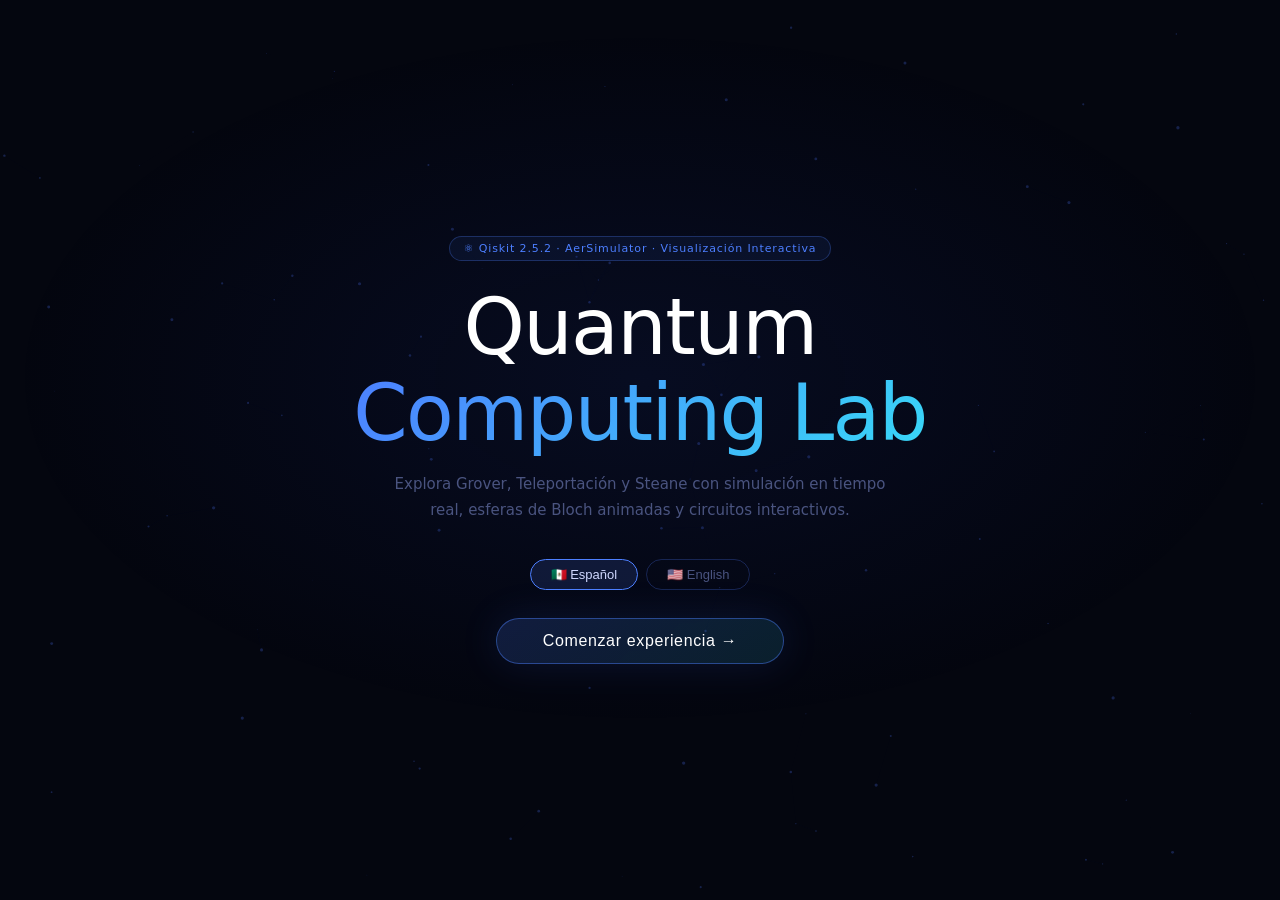
==== commit 00781feb: "feat: noise model, race animation, density matrix, advanced stats Simulator v3: - Depolarizing noise" ====
--- a/index.html
+++ b/index.html
@@ -321,6 +321,8 @@
     <button class="nav-action-btn" id="audio-btn" title="Activar sonido (M)" onclick="toggleAudio()">🔇</button>
     <button class="nav-action-btn" title="Comparar experimentos" onclick="openComparator()">⚖ Comparar</button>
     <button class="nav-action-btn" title="Modo presentación (P)" onclick="togglePresentation()">🎬</button>
+    <button class="nav-action-btn" onclick="openRace()">🏁 Carrera</button>
+    <button class="nav-action-btn" onclick="openStats()">📈 Stats</button>
     <button class="nav-action-btn" id="theme-btn" title="Cambiar tema" onclick="toggleTheme()">☀</button>
     <button class="nav-action-btn" id="nav-lang" onclick="toggleLang()">🇺🇸 EN</button>
   </div>
@@ -340,6 +342,7 @@
   <div class="sc-row"><kbd>1-5</kbd> navegar secciones</div>
   <div class="sc-row"><kbd>g</kbd> ejecutar Grover · <kbd>t</kbd> teleport · <kbd>s</kbd> steane</div>
   <div class="sc-row"><kbd>m</kbd> sonido · <kbd>←→</kbd> moverse · <kbd>ESC</kbd> salir</div>
+  <div class="sc-row"><kbd>r</kbd> carrera · <kbd>i</kbd> stats · <kbd>c</kbd> comparar · <kbd>p</kbd> presentación</div>
 </div>
 
 <!-- JOURNEY -->
@@ -665,6 +668,8 @@
 <script src="export.js"></script>
 <script src="compare.js"></script>
 <script src="i18n.js"></script>
+<script src="race.js"></script>
+<script src="stats.js"></script>
 <script src="sim.js"></script>
 <script src="ui.js"></script>
 <script>
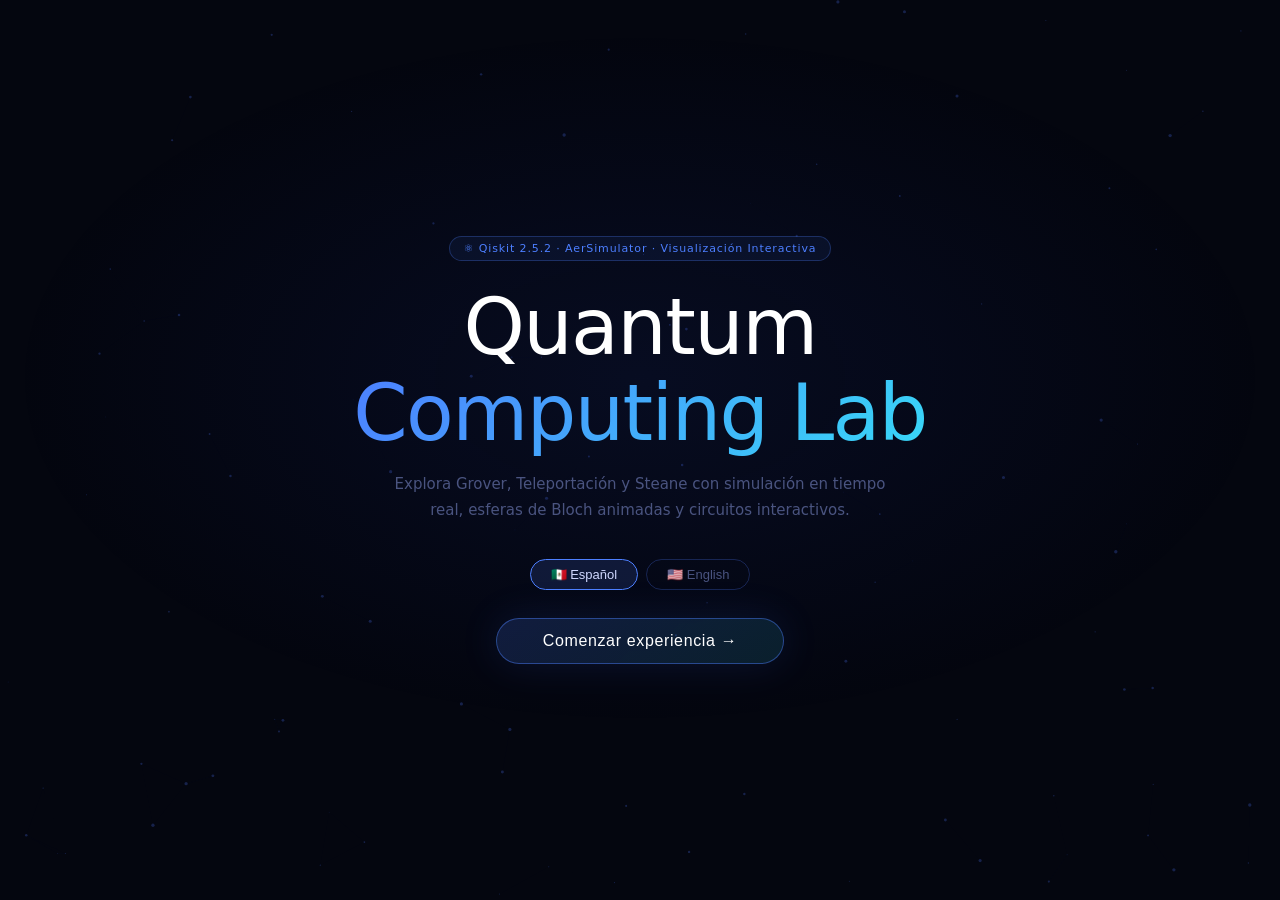
==== commit 6e4af739: "fix: bugs criticos — funciones duplicadas, step pills ID/class mismatch, i18n completo, quiz Q4, cla" ====
--- a/index.html
+++ b/index.html
@@ -294,14 +294,14 @@
 
 <!-- HERO -->
 <section id="hero">
-  <div class="hero-badge">⚛ Qiskit 2.5.2 · AerSimulator · Visualización Interactiva</div>
+  <div class="hero-badge" data-i="hero_badge">⚛ Qiskit 2.5.2 · AerSimulator · Visualización Interactiva</div>
   <h1 class="hero-title">Quantum<br><span>Computing Lab</span></h1>
-  <p class="hero-sub">Explora Grover, Teleportación y Steane con simulación en tiempo real, esferas de Bloch animadas y circuitos interactivos.</p>
+  <p class="hero-sub" data-i="hero_sub">Explora Grover, Teleportación y Steane con simulación en tiempo real, esferas de Bloch animadas y circuitos interactivos.</p>
   <div class="hero-lang">
     <button class="lang-pill active" id="btn-es" onclick="setLang('es')">🇲🇽 Español</button>
     <button class="lang-pill" id="btn-en" onclick="setLang('en')">🇺🇸 English</button>
   </div>
-  <button class="hero-enter" onclick="enterApp()">Comenzar experiencia →</button>
+  <button class="hero-enter" onclick="enterApp()" data-i="hero_enter">Comenzar experiencia →</button>
   <div class="scroll-hint" id="scroll-hint" style="display:none">
     <span>SCROLL</span><div class="scroll-arrow"></div>
   </div>
@@ -365,9 +365,9 @@
       <div class="split fade-in">
         <div>
           <div class="glass">
-            <div class="glass-title">Configuración</div>
+            <div class="glass-title" data-i="g_controls">Configuración</div>
             <div class="ctrl-row">
-              <span class="ctrl-label">Número de qubits</span>
+              <span class="ctrl-label" data-i="lbl_qubits">Número de qubits</span>
               <div class="ctrl-slider">
                 <input type="range" id="g-qubits" min="2" max="16" value="4" oninput="updateGroverMeta()">
                 <span class="ctrl-val" id="g-qubits-val">4</span>
@@ -375,19 +375,19 @@
               <div class="ctrl-hint" id="g-space-hint">16 estados · 2⁴</div>
             </div>
             <div class="ctrl-row">
-              <span class="ctrl-label">Estado objetivo (binario)</span>
+              <span class="ctrl-label" data-i="lbl_target">Estado objetivo (binario)</span>
               <input class="ctrl-input" id="g-target" maxlength="16" value="1111" oninput="validateTarget()">
               <div class="ctrl-hint" id="g-target-hint" style="color:var(--green)">✓ válido</div>
             </div>
             <div class="ctrl-row">
-              <span class="ctrl-label">Shots</span>
+              <span class="ctrl-label" data-i="lbl_shots">Shots</span>
               <select class="ctrl-select" id="g-shots">
                 <option value="512">512</option><option value="1024" selected>1024</option>
                 <option value="2048">2048</option><option value="4096">4096</option>
               </select>
             </div>
             <button class="run-btn" id="g-run-btn" onclick="runGrover()">
-              <span class="run-icon">▶</span> Ejecutar simulación
+              <span class="run-icon">▶</span> <span data-i="btn_run">Ejecutar simulación</span>
             </button>
           </div>
           <div id="g-results" style="display:none">
@@ -410,7 +410,7 @@
         </div>
         <div class="viz-panel">
           <div class="glass">
-            <div class="glass-title">Paso a paso — Esferas de Bloch</div>
+            <div class="glass-title" data-i="g_walk_title">Paso a paso — Esferas de Bloch</div>
             <div class="walk-pills" id="g-pills">
               <button class="wpill active" onclick="gotoGroverStep(0)">|0⟩</button>
               <button class="wpill" onclick="gotoGroverStep(1)">H</button>
@@ -452,9 +452,9 @@
       <div class="split fade-in">
         <div>
           <div class="glass">
-            <div class="glass-title">Configuración</div>
+            <div class="glass-title" data-i="t_controls">Configuración</div>
             <div class="ctrl-row">
-              <span class="ctrl-label">Estado inicial del mensaje (q₀)</span>
+              <span class="ctrl-label" data-i="lbl_state">Estado inicial del mensaje (q₀)</span>
               <select class="ctrl-select" id="t-state" onchange="onTStateChange()">
                 <option value="plus">|+⟩ — superposición 50/50</option>
                 <option value="minus">|−⟩ — superposición fase opuesta</option>
@@ -472,23 +472,23 @@
               </div>
             </div>
             <div class="ctrl-row">
-              <span class="ctrl-label">Shots</span>
+              <span class="ctrl-label" data-i="lbl_shots">Shots</span>
               <select class="ctrl-select" id="t-shots">
                 <option value="512">512</option><option value="1024" selected>1024</option>
                 <option value="2048">2048</option>
               </select>
             </div>
             <button class="run-btn" id="t-run-btn" onclick="runTeleport()">
-              <span class="run-icon">▶</span> Ejecutar simulación
+              <span class="run-icon">▶</span> <span data-i="btn_run">Ejecutar simulación</span>
             </button>
           </div>
           <div id="t-results" style="display:none">
             <div class="glass">
-              <div class="glass-title">Mediciones brutas (q₂ q₁ q₀)</div>
+              <div class="glass-title" data-i="raw_title">Mediciones brutas (q₂ q₁ q₀)</div>
               <div id="t-raw-bars"></div>
             </div>
             <div class="glass">
-              <div class="glass-title">Bob tras corrección X+Z</div>
+              <div class="glass-title" data-i="bob_title">Bob tras corrección X+Z</div>
               <div id="t-bob-bars"></div>
               <div class="info-box" id="t-summary" style="margin-top:10px"></div>
               <div class="export-row">
@@ -500,7 +500,7 @@
         </div>
         <div class="viz-panel">
           <div class="glass">
-            <div class="glass-title">Protocolo — 3 Esferas de Bloch</div>
+            <div class="glass-title" data-i="t_walk_title">Protocolo — 3 Esferas de Bloch</div>
             <div class="walk-pills" id="t-pills">
               <button class="wpill active" onclick="gotoTeleStep(0)">Prep</button>
               <button class="wpill" onclick="gotoTeleStep(1)">Bell</button>
@@ -543,32 +543,32 @@
       <div class="split fade-in">
         <div>
           <div class="glass">
-            <div class="glass-title">Configuración</div>
+            <div class="glass-title" data-i="s_controls">Configuración</div>
             <div class="ctrl-row">
-              <span class="ctrl-label">Qubit con error (−1 = sin error)</span>
+              <span class="ctrl-label" data-i="lbl_errq">Qubit con error (−1 = sin error)</span>
               <div class="ctrl-slider">
                 <input type="range" id="s-errq" min="-1" max="6" value="3" oninput="updateSteaneLabel()">
                 <span class="ctrl-val" id="s-errq-val">d[3]</span>
               </div>
-              <div class="ctrl-hint" id="s-errq-hint" style="color:var(--red)">⚡ Error X en d[3]</div>
+              <div class="ctrl-hint" id="s-errq-hint" style="color:var(--red)">Error X en d[3]</div>
             </div>
             <div class="ctrl-row">
-              <span class="ctrl-label">Shots</span>
+              <span class="ctrl-label" data-i="lbl_shots">Shots</span>
               <select class="ctrl-select" id="s-shots">
                 <option value="512">512</option><option value="1024" selected>1024</option>
                 <option value="2048">2048</option>
               </select>
             </div>
             <button class="run-btn" id="s-run-btn" onclick="runSteane()">
-              <span class="run-icon">▶</span> Ejecutar simulación
+              <span class="run-icon">▶</span> <span data-i="btn_run">Ejecutar simulación</span>
             </button>
           </div>
           <div id="s-results" style="display:none">
             <div class="glass">
-              <div class="glass-title">Síndrome medido</div>
+              <div class="glass-title" data-i="syndrome_title">Síndrome medido</div>
               <div class="syn-bits" id="s-syn-bits"></div>
               <div id="s-syn-label" style="font-size:12px;color:var(--dim);margin-bottom:10px"></div>
-              <div class="glass-title" style="margin-top:12px">Qubit lógico tras corrección</div>
+              <div class="glass-title" data-i="logical_title" style="margin-top:12px">Qubit lógico tras corrección</div>
               <div id="s-logical-bars"></div>
               <div class="info-box" id="s-summary" style="margin-top:10px"></div>
               <div class="export-row">
@@ -577,16 +577,16 @@
               </div>
             </div>
             <div class="glass">
-              <div class="glass-title">Mapa de síndromes [7,1,3]</div>
+              <div class="glass-title" data-i="syndrome_map">Mapa de síndromes [7,1,3]</div>
               <div id="s-syn-map" style="display:grid;grid-template-columns:repeat(auto-fill,minmax(115px,1fr));gap:5px"></div>
             </div>
           </div>
         </div>
         <div class="viz-panel">
           <div class="glass">
-            <div class="glass-title">7 qubits físicos</div>
+            <div class="glass-title" data-i="s_grid_title">7 qubits físicos</div>
             <div class="steane-grid" id="s-qubit-grid"></div>
-            <div class="glass-title" style="margin-top:12px">6 ancillas de síndrome</div>
+            <div class="glass-title" data-i="s_ancilla_title" style="margin-top:12px">6 ancillas de síndrome</div>
             <div class="ancilla-row" id="s-ancilla-row"></div>
           </div>
           <div class="glass">
@@ -769,17 +769,17 @@
 function shareGroverResult(){
   if(!lastGroverResult){showToast('Ejecuta Grover primero','error');return;}
   const r=lastGroverResult;
-  shareResult(`⚛ Grover ${r.n}q · |${r.target}⟩ encontrado en ${r.targetProb}% (${r.shots} shots) · ${r.speedup}× speedup`);
+  shareResult(`Grover ${r.n}q · |${r.target}⟩ encontrado en ${r.targetProb}% (${r.shots} shots) · ${r.speedup}x speedup`);
 }
 function shareTeleportResult(){
   if(!lastTeleResult){showToast('Ejecuta Teleportación primero','error');return;}
   const r=lastTeleResult;
-  shareResult(`🔗 Teleportación · ${r.stateLabel} → Bob: ${(r.bobCorrected['0']/r.shots*100).toFixed(1)}%|0⟩ · ${r.shots} shots`);
+  shareResult(`Teleportación · ${r.stateLabel} → Bob: ${(r.bobCorrected['0']/r.shots*100).toFixed(1)}%|0⟩ · ${r.shots} shots`);
 }
 function shareSteaneResult(){
   if(!lastSteaneResult){showToast('Ejecuta Steane primero','error');return;}
   const r=lastSteaneResult;
-  shareResult(`🛡 Steane [7,1,3] · Error d[${r.errorQubit}] · Síndrome ${r.syndrome} · Corregido ✓`);
+  shareResult(`Steane [7,1,3] · Error d[${r.errorQubit}] · Síndrome ${r.syndrome} · Corregido`);
 }
 </script>
 </body>
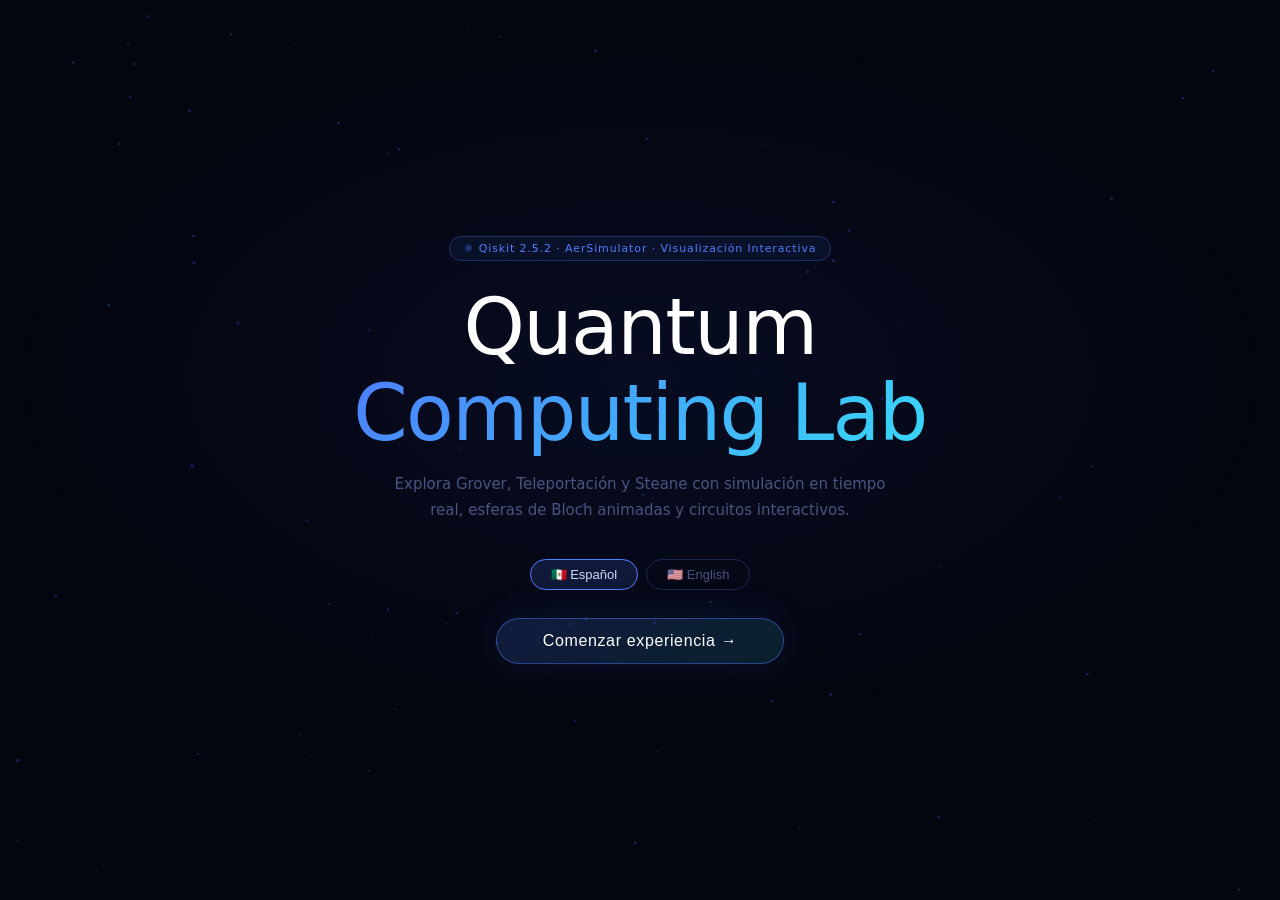
==== commit 51610deb: "fix: IntersectionObserver race condition — contenido invisible al entrar" ====
--- a/index.html
+++ b/index.html
@@ -713,9 +713,12 @@
     initSteaneGrid();updateSteaneLabel();
     buildSpeedupTable();setTimeout(drawSpeedupChart,80);
     startQuiz();
-    // Fade-in observer
-    const obs=new IntersectionObserver(es=>es.forEach(e=>{if(e.isIntersecting)e.target.classList.add('visible');}),{threshold:.12});
-    document.querySelectorAll('.fade-in').forEach(el=>obs.observe(el));
+    // Fade-in observer — double rAF ensures layout is flushed after display:block
+    // before IntersectionObserver checks intersection ratios on the new elements
+    requestAnimationFrame(()=>requestAnimationFrame(()=>{
+      const obs=new IntersectionObserver(es=>es.forEach(e=>{if(e.isIntersecting)e.target.classList.add('visible');}),{threshold:.05});
+      document.querySelectorAll('.fade-in').forEach(el=>obs.observe(el));
+    }));
     // Scroll tracking
     window.addEventListener('scroll',onScroll,{passive:true});
     onScroll();
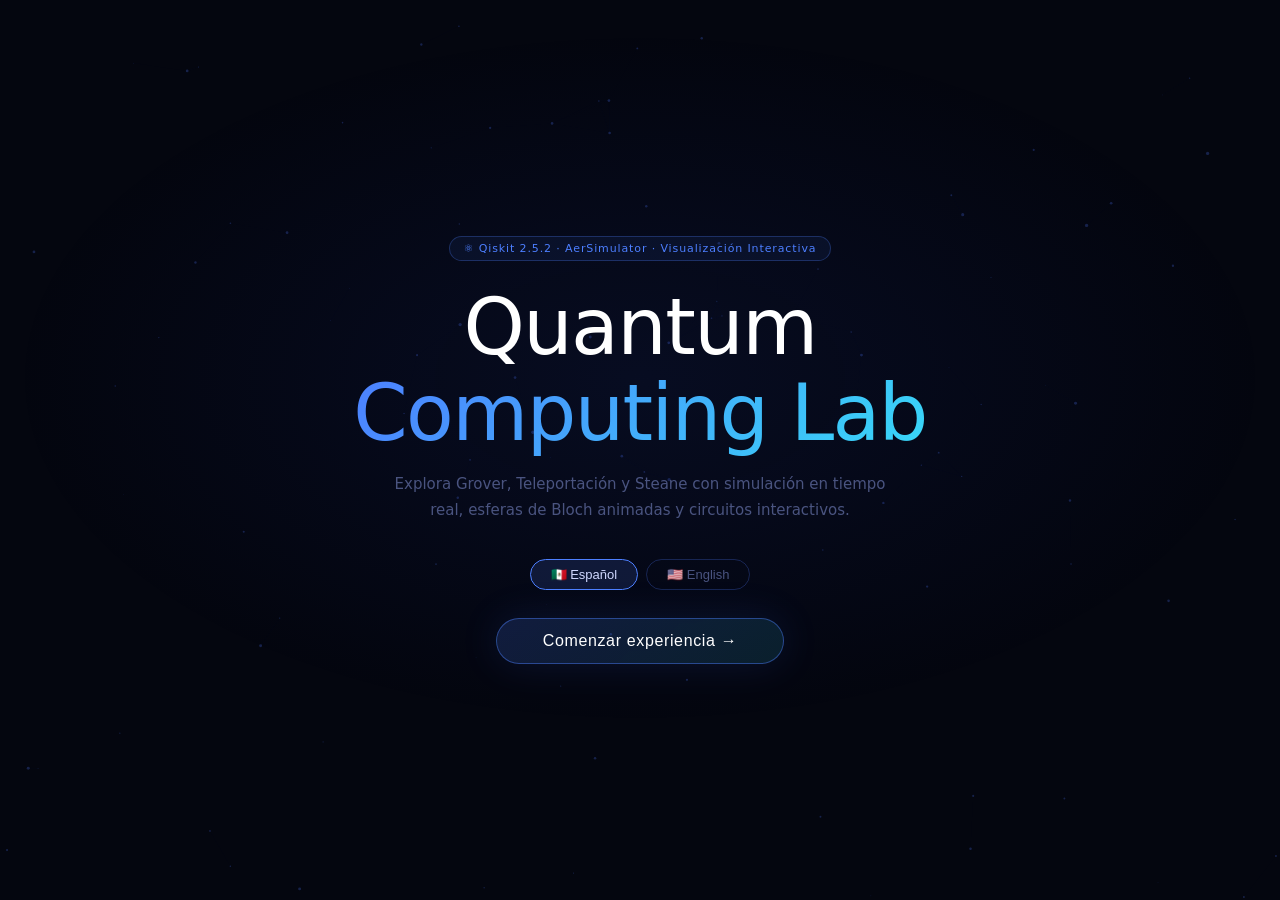
==== commit 55af6c7a: "fix: fade-in visible — reemplazar IntersectionObserver con setTimeout escalonado" ====
--- a/index.html
+++ b/index.html
@@ -713,12 +713,19 @@
     initSteaneGrid();updateSteaneLabel();
     buildSpeedupTable();setTimeout(drawSpeedupChart,80);
     startQuiz();
-    // Fade-in observer — double rAF ensures layout is flushed after display:block
-    // before IntersectionObserver checks intersection ratios on the new elements
-    requestAnimationFrame(()=>requestAnimationFrame(()=>{
-      const obs=new IntersectionObserver(es=>es.forEach(e=>{if(e.isIntersecting)e.target.classList.add('visible');}),{threshold:.05});
-      document.querySelectorAll('.fade-in').forEach(el=>obs.observe(el));
-    }));
+    // Reveal fade-in elements: immediately mark those in the first section visible
+    // (IntersectionObserver is unreliable on freshly-shown display:none parents),
+    // then use a scroll observer for elements further down the page.
+    const fadeEls = Array.from(document.querySelectorAll('.fade-in'));
+    fadeEls.forEach((el, i) => {
+      setTimeout(() => el.classList.add('visible'), 80 + i * 60);
+    });
+    // Also set up scroll observer so re-entering viewport works for sections below
+    const obs = new IntersectionObserver(
+      es => es.forEach(e => { if (e.isIntersecting) e.target.classList.add('visible'); }),
+      { threshold: 0.05 }
+    );
+    fadeEls.forEach(el => obs.observe(el));
     // Scroll tracking
     window.addEventListener('scroll',onScroll,{passive:true});
     onScroll();
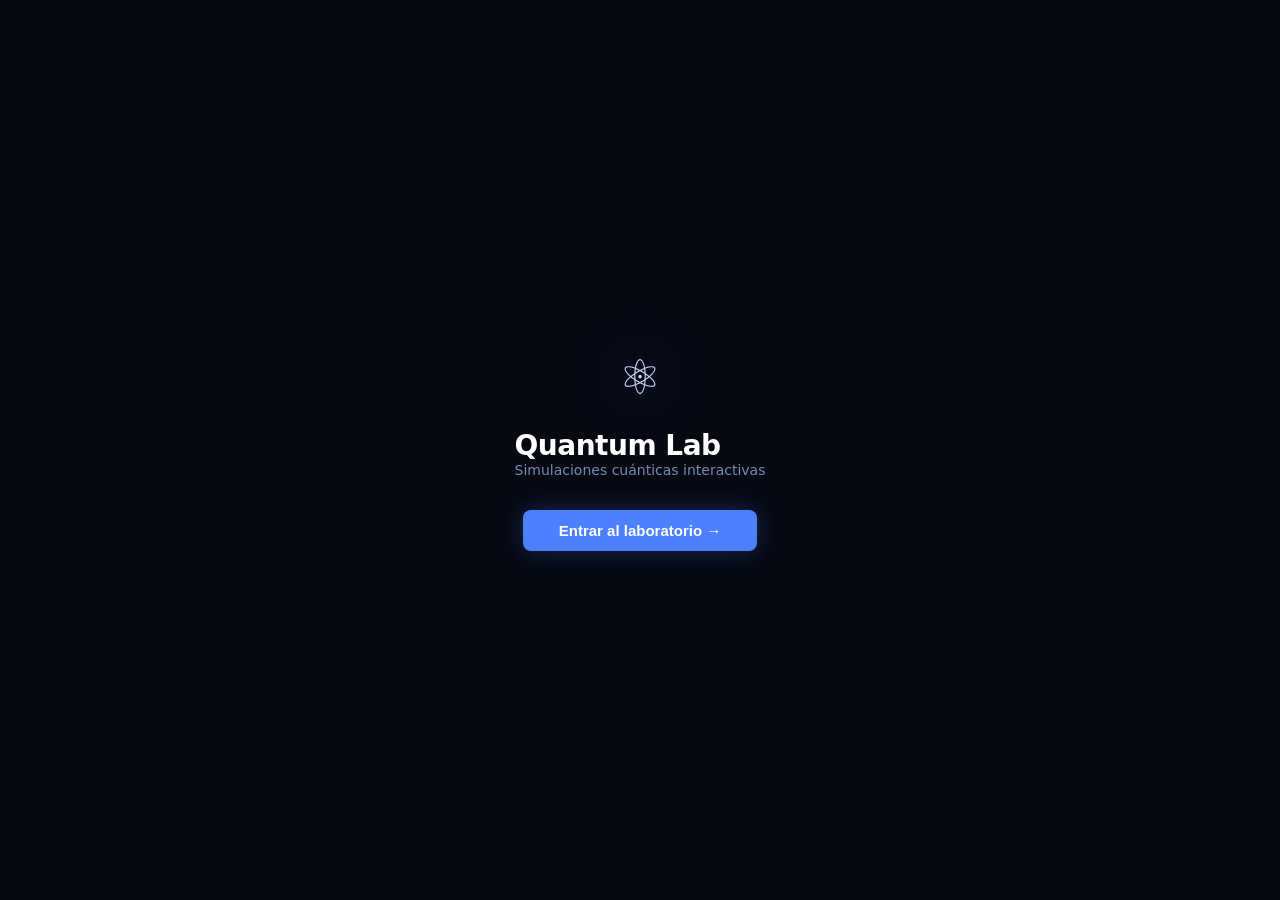
==== commit 5ef3e756: "add: index.html for ui.js v2" ====
--- a/index.html
+++ b/index.html
@@ -1,796 +1,823 @@
 <!DOCTYPE html>
 <html lang="es">
 <head>
-<meta charset="UTF-8">
-<meta name="viewport" content="width=device-width,initial-scale=1.0">
-<meta name="description" content="Quantum Computing Lab - Grover, Teleportación, Steane visualizados interactivamente">
-<title>⚛ Quantum Lab</title>
-<style>
-*,*::before,*::after{box-sizing:border-box;margin:0;padding:0}
-:root{
-  --bg:#04060f;--s1:#080d1e;--s2:#0d1428;
-  --border:rgba(80,120,255,.13);--border2:rgba(80,120,255,.26);
-  --blue:#4d7fff;--cyan:#38d8f7;--green:#36e8a0;
-  --amber:#f5c542;--red:#f05454;--purple:#a56bff;
-  --text:#d0d8ff;--dim:#4a5480;
-  --r:12px;--font:'Segoe UI',system-ui,sans-serif;--mono:'Fira Code','Consolas',monospace;
-}
-html{scroll-behavior:smooth}
-body{background:var(--bg);color:var(--text);font-family:var(--font);font-size:14px;overflow-x:hidden}
-
-/* ── BG CANVAS ── */
-#bgcanvas{position:fixed;inset:0;z-index:0;pointer-events:none;opacity:.45}
-
-/* ── HERO ── */
-#hero{
-  position:relative;z-index:10;min-height:100vh;
-  display:flex;flex-direction:column;align-items:center;justify-content:center;
-  padding:40px 20px;text-align:center;
-  background:radial-gradient(ellipse 70% 55% at 50% 42%,rgba(40,70,200,.1),transparent 70%);
-}
-.hero-badge{display:inline-flex;align-items:center;gap:7px;padding:5px 14px;border-radius:99px;
-  border:1px solid rgba(77,127,255,.28);background:rgba(77,127,255,.07);
-  font-size:11px;color:var(--blue);letter-spacing:.08em;margin-bottom:24px;animation:fadeUp .6s ease .2s both}
-.hero-title{font-size:clamp(34px,7vw,78px);font-weight:200;letter-spacing:-.02em;color:#fff;
-  line-height:1.1;margin-bottom:14px;animation:fadeUp .6s ease .35s both}
-.hero-title span{background:linear-gradient(135deg,var(--blue),var(--cyan));
-  -webkit-background-clip:text;-webkit-text-fill-color:transparent;background-clip:text;font-weight:500}
-.hero-sub{font-size:15px;color:var(--dim);max-width:500px;line-height:1.75;
-  margin-bottom:36px;animation:fadeUp .6s ease .5s both}
-.hero-lang{display:flex;gap:8px;justify-content:center;margin-bottom:28px;animation:fadeUp .6s ease .6s both}
-.lang-pill{padding:7px 20px;border-radius:99px;border:1px solid var(--border2);
-  background:transparent;color:var(--dim);font-size:13px;cursor:pointer;transition:.2s}
-.lang-pill.active{background:rgba(77,127,255,.14);color:var(--text);border-color:var(--blue)}
-.hero-enter{padding:13px 46px;border-radius:99px;
-  background:linear-gradient(135deg,rgba(77,127,255,.18),rgba(56,216,247,.12));
-  border:1px solid rgba(77,127,255,.45);color:#fff;font-size:16px;cursor:pointer;
-  letter-spacing:.04em;transition:.3s;box-shadow:0 0 40px rgba(77,127,255,.12);
-  animation:fadeUp .6s ease .75s both}
-.hero-enter:hover{background:linear-gradient(135deg,rgba(77,127,255,.32),rgba(56,216,247,.22));
-  box-shadow:0 0 60px rgba(77,127,255,.28);transform:translateY(-2px)}
-.scroll-hint{position:absolute;bottom:28px;left:50%;transform:translateX(-50%);
-  display:flex;flex-direction:column;align-items:center;gap:5px;
-  color:var(--dim);font-size:10px;letter-spacing:.1em;animation:bounce 2s ease-in-out infinite}
-.scroll-arrow{width:18px;height:18px;border-right:1.5px solid var(--dim);
-  border-bottom:1.5px solid var(--dim);transform:rotate(45deg)}
-@keyframes fadeUp{from{opacity:0;transform:translateY(20px)}to{opacity:1;transform:none}}
-@keyframes bounce{0%,100%{transform:translateX(-50%) translateY(0)}50%{transform:translateX(-50%) translateY(8px)}}
-
-/* ── TOP NAV ── */
-#topnav{
-  position:fixed;top:0;left:0;right:0;z-index:100;
-  display:flex;align-items:center;justify-content:space-between;
-  padding:0 20px;height:50px;
-  background:rgba(4,6,15,.88);backdrop-filter:blur(18px);
-  border-bottom:1px solid var(--border);
-  transform:translateY(-100%);transition:transform .3s;
-}
-#topnav.visible{transform:translateY(0)}
-.nav-logo{display:flex;align-items:center;gap:8px;font-size:13px;font-weight:500;color:var(--text)}
-.nav-tabs{display:flex;gap:2px}
-.nav-tab{padding:5px 13px;border-radius:8px;border:none;background:transparent;
-  color:var(--dim);font-size:12px;cursor:pointer;transition:.15s;letter-spacing:.02em}
-.nav-tab:hover{color:var(--text);background:rgba(255,255,255,.05)}
-.nav-tab.active{color:var(--blue);background:rgba(77,127,255,.11)}
-.nav-actions{display:flex;align-items:center;gap:6px}
-.nav-action-btn{padding:5px 12px;border-radius:8px;border:1px solid var(--border2);
-  background:transparent;color:var(--dim);font-size:12px;cursor:pointer;transition:.15s;white-space:nowrap}
-.nav-action-btn:hover{border-color:var(--blue);color:var(--text)}
-
-/* ── SIDE DOTS ── */
-#section-dots{position:fixed;right:16px;top:50%;transform:translateY(-50%);
-  display:none;flex-direction:column;gap:9px;z-index:50}
-#section-dots.visible{display:flex}
-.sdot{width:7px;height:7px;border-radius:50%;background:var(--border2);
-  border:none;cursor:pointer;transition:.25s;padding:0}
-.sdot.active{background:var(--blue);transform:scale(1.5)}
-.sdot:hover{background:var(--text)}
-
-/* ── SHORTCUT HINT ── */
-#shortcut-hint{
-  position:fixed;bottom:20px;right:20px;z-index:50;
-  background:rgba(8,13,30,.85);border:1px solid var(--border);
-  border-radius:10px;padding:10px 14px;font-size:11px;color:var(--dim);
-  display:none;backdrop-filter:blur(12px);
-}
-#shortcut-hint.visible{display:block}
-.sc-row{display:flex;gap:10px;align-items:center;margin-bottom:4px}
-.sc-row:last-child{margin:0}
-kbd{background:var(--s2);border:1px solid var(--border2);border-radius:4px;
-  padding:1px 6px;font-size:10px;color:var(--text);font-family:var(--mono)}
-
-/* ── JOURNEY ── */
-#journey{position:relative;z-index:10;display:none}
-
-/* ── SECTION ── */
-.exp-section{min-height:100vh;padding:80px 0 60px;display:flex;
-  flex-direction:column;align-items:center;position:relative}
-.exp-section::before{content:'';position:absolute;inset:0;pointer-events:none;
-  background:radial-gradient(ellipse 55% 45% at var(--gx,50%) var(--gy,45%),var(--gc,rgba(77,127,255,.06)),transparent 70%)}
-[data-exp="grover"]  {--gc:rgba(77,127,255,.07);--gx:25%;--gy:40%}
-[data-exp="teleport"]{--gc:rgba(54,232,160,.06);--gx:75%;--gy:40%}
-[data-exp="steane"]  {--gc:rgba(165,107,255,.06);--gx:50%;--gy:60%}
-[data-exp="stats"]   {--gc:rgba(245,197,66,.05);--gx:50%;--gy:35%}
-[data-exp="quiz"]    {--gc:rgba(56,216,247,.05);--gx:50%;--gy:45%}
-.section-inner{width:100%;max-width:980px;padding:0 24px}
-.section-badge{display:inline-flex;align-items:center;gap:6px;padding:4px 12px;
-  border-radius:99px;border:1px solid var(--sec-col,var(--blue));
-  background:rgba(77,127,255,.06);font-size:10px;color:var(--sec-col,var(--blue));
-  letter-spacing:.1em;margin-bottom:14px}
-.section-title{font-size:clamp(22px,3.5vw,38px);font-weight:300;color:#fff;
-  margin-bottom:6px;line-height:1.2}
-.section-sub{font-size:13px;color:var(--dim);margin-bottom:28px}
-
-/* ── SPLIT ── */
-.split{display:grid;grid-template-columns:1fr 1fr;gap:20px;align-items:start}
-@media(max-width:700px){.split{grid-template-columns:1fr}}
-
-/* ── GLASS CARD ── */
-.glass{background:rgba(8,13,30,.72);border:1px solid var(--border);
-  border-radius:var(--r);padding:18px 20px;backdrop-filter:blur(10px)}
-.glass+.glass{margin-top:14px}
-.glass-title{font-size:10px;font-weight:600;letter-spacing:.1em;text-transform:uppercase;
-  color:var(--dim);margin-bottom:12px}
-
-/* ── CONTROLS ── */
-.ctrl-row{margin-bottom:14px}
-.ctrl-row:last-child{margin-bottom:0}
-.ctrl-label{display:block;font-size:11px;color:var(--dim);margin-bottom:5px;letter-spacing:.03em}
-.ctrl-slider{display:flex;align-items:center;gap:10px}
-.ctrl-slider input[type=range]{flex:1;accent-color:var(--blue);height:4px}
-.ctrl-val{font-family:var(--mono);font-size:14px;color:var(--blue);min-width:36px;text-align:right}
-.ctrl-input,.ctrl-select{width:100%;background:rgba(4,6,15,.8);border:1px solid var(--border2);
-  border-radius:8px;padding:8px 11px;color:var(--text);font-family:var(--mono);
-  font-size:13px;outline:none;transition:.15s;cursor:pointer}
-.ctrl-input:focus,.ctrl-select:focus{border-color:var(--blue)}
-.ctrl-hint{font-size:11px;color:var(--dim);margin-top:4px}
-
-/* ── KPI strip ── */
-.kpi-strip{display:grid;grid-template-columns:repeat(4,1fr);gap:8px;margin-bottom:20px}
-@media(max-width:500px){.kpi-strip{grid-template-columns:repeat(2,1fr)}}
-.kpi{background:var(--s1);border:1px solid var(--border);border-radius:10px;padding:10px 14px}
-.kpi-v{font-size:19px;font-weight:500;font-family:var(--mono);line-height:1;color:#fff}
-.kpi-v.hi{color:var(--green)}
-.kpi-l{font-size:10px;color:var(--dim);margin-top:3px}
-
-/* ── RUN BTN ── */
-.run-btn{width:100%;padding:11px;border-radius:10px;
-  background:linear-gradient(135deg,rgba(77,127,255,.18),rgba(56,216,247,.1));
-  border:1px solid rgba(77,127,255,.38);color:#fff;font-size:13px;cursor:pointer;
-  display:flex;align-items:center;justify-content:center;gap:8px;transition:.2s;margin-top:4px}
-.run-btn:hover:not(:disabled){background:linear-gradient(135deg,rgba(77,127,255,.32),rgba(56,216,247,.2));border-color:var(--blue)}
-.run-btn:disabled{opacity:.4;cursor:not-allowed}
-.run-icon{font-size:12px}
-.run-btn.loading .run-icon{display:inline-block;animation:spin .7s linear infinite}
-@keyframes spin{to{transform:rotate(360deg)}}
-
-/* ── EXPORT ROW ── */
-.export-row{display:flex;gap:6px;margin-top:10px;flex-wrap:wrap}
-.exp-btn{padding:6px 12px;border-radius:7px;border:1px solid var(--border2);
-  background:transparent;color:var(--dim);font-size:11px;cursor:pointer;transition:.15s}
-.exp-btn:hover{border-color:var(--blue);color:var(--text)}
-
-/* ── VIZ panel ── */
-.viz-panel{display:flex;flex-direction:column;gap:14px}
-
-/* ── Bloch ── */
-.bloch-trio{display:flex;gap:10px;justify-content:center;flex-wrap:wrap}
-.bloch-unit{display:flex;flex-direction:column;align-items:center;gap:4px}
-.bloch-unit canvas{border-radius:50%;background:radial-gradient(circle at 35% 35%,rgba(40,60,160,.3),rgba(4,6,15,.8))}
-.bloch-lbl{font-size:10px;font-family:var(--mono);color:var(--dim)}
-
-/* ── Walk steps ── */
-.walk-pills{display:flex;gap:0;border-radius:10px;overflow:hidden;border:1px solid var(--border);margin-bottom:14px}
-.wpill{flex:1;padding:7px 4px;text-align:center;font-size:10px;color:var(--dim);
-  cursor:pointer;background:transparent;border:none;border-right:1px solid var(--border);transition:.15s}
-.wpill:last-child{border-right:none}
-.wpill:hover{background:rgba(77,127,255,.07);color:var(--text)}
-.wpill.active{background:rgba(77,127,255,.15);color:var(--text)}
-.wpill.done{color:var(--green)}
-.walk-info{min-height:50px;margin-bottom:10px}
-.walk-lbl{font-size:13px;font-weight:500;color:var(--text);margin-bottom:3px}
-.walk-desc{font-size:12px;color:var(--dim);line-height:1.6}
-.walk-nav{display:flex;gap:7px;justify-content:flex-end;margin-top:10px}
-.walk-nav button{padding:5px 13px;border-radius:7px;font-size:12px;cursor:pointer;
-  border:1px solid var(--border2);background:transparent;color:var(--dim);transition:.15s}
-.walk-nav button:hover:not(:disabled){border-color:var(--blue);color:var(--text)}
-.walk-nav button:disabled{opacity:.22;cursor:not-allowed}
-
-/* ── Bars ── */
-.bar-row{display:flex;align-items:center;gap:7px;margin-bottom:5px}
-.bar-label{font-family:var(--mono);font-size:11px;color:var(--dim);min-width:70px}
-.bar-label.hi{color:var(--amber)}
-.bar-track{flex:1;height:9px;background:rgba(255,255,255,.04);border-radius:99px;overflow:hidden}
-.bar-fill{height:100%;border-radius:99px;transition:width .7s cubic-bezier(.4,0,.2,1)}
-.bar-pct{font-size:11px;font-family:var(--mono);color:var(--dim);min-width:36px;text-align:right}
-.bar-pct.hi{color:var(--amber)}
-
-/* ── Info box ── */
-.info-box{background:var(--s1);border:1px solid var(--border);border-radius:9px;
-  padding:11px 14px;font-size:12px;color:var(--dim);line-height:1.7}
-.info-box strong{color:var(--text)}
-
-/* ── Circuit ── */
-.circuit-wrap{overflow-x:auto;border-radius:9px;-webkit-overflow-scrolling:touch}
-
-/* ── Steane grid ── */
-.steane-grid{display:grid;grid-template-columns:repeat(7,1fr);gap:6px;
-  padding:14px;background:var(--s1);border:1px solid var(--border);border-radius:10px}
-.sq{aspect-ratio:1;border-radius:50%;border:1.5px solid rgba(77,127,255,.25);
-  display:flex;align-items:center;justify-content:center;
-  font-size:9px;font-family:var(--mono);color:var(--dim);
-  background:rgba(77,127,255,.05);transition:.4s;cursor:default}
-.sq.error{border-color:var(--red);background:rgba(240,84,84,.14);color:var(--red);
-  box-shadow:0 0 14px rgba(240,84,84,.35)}
-.sq.corrected{border-color:var(--green);background:rgba(54,232,160,.1);color:var(--green);
-  box-shadow:0 0 12px rgba(54,232,160,.28)}
-.ancilla-row{display:flex;gap:5px;padding:8px 14px 12px;justify-content:center}
-.anc{width:26px;height:26px;border-radius:7px;border:1px solid rgba(165,107,255,.22);
-  background:rgba(165,107,255,.05);display:flex;align-items:center;justify-content:center;
-  font-size:9px;font-family:var(--mono);color:var(--dim);transition:.4s}
-.anc.active{border-color:var(--amber);background:rgba(245,197,66,.13);color:var(--amber);
-  box-shadow:0 0 10px rgba(245,197,66,.28)}
-.syn-bits{display:flex;gap:5px;margin:10px 0 7px}
-.syn-bit{width:34px;height:34px;border-radius:8px;display:flex;align-items:center;
-  justify-content:center;font-family:var(--mono);font-weight:700;font-size:15px;transition:.35s}
-.syn-bit.off{background:var(--s1);color:var(--dim);border:1px solid var(--border)}
-.syn-bit.on{background:rgba(245,197,66,.14);color:var(--amber);border:1px solid var(--amber);
-  box-shadow:0 0 11px rgba(245,197,66,.22)}
-
-/* ── Speedup ── */
-.sp-grid{display:grid;grid-template-columns:1fr 1fr;gap:16px;margin-bottom:0}
-@media(max-width:640px){.sp-grid{grid-template-columns:1fr}}
-.sp-table{width:100%;border-collapse:collapse;font-size:12px}
-.sp-table th{background:var(--s2);color:var(--dim);padding:7px 11px;text-align:left;
-  font-size:10px;text-transform:uppercase;letter-spacing:.06em;border-bottom:1px solid var(--border)}
-.sp-table td{padding:7px 11px;border-bottom:1px solid var(--border);font-family:var(--mono);color:var(--text)}
-.sp-table .ac{color:var(--green);font-weight:500}
-.sp-table .inf{color:var(--purple)}
-
-/* ── Quiz ── */
-.quiz-wrap{max-width:640px;margin:0 auto}
-.quiz-prog{display:flex;gap:5px;margin-bottom:18px}
-.qpill{height:3px;flex:1;border-radius:99px;background:var(--border);transition:.3s}
-.qpill.done{background:var(--green)}
-.qpill.active{background:var(--blue)}
-.quiz-q{font-size:16px;color:var(--text);line-height:1.65;margin-bottom:18px;min-height:48px}
-.quiz-opts{display:flex;flex-direction:column;gap:7px;margin-bottom:12px}
-.quiz-opt{padding:11px 15px;border-radius:9px;border:1px solid var(--border2);
-  background:var(--s1);color:var(--text);font-size:13px;cursor:pointer;text-align:left;transition:.15s}
-.quiz-opt:hover:not(:disabled){border-color:var(--blue);background:rgba(77,127,255,.09)}
-.quiz-opt.correct{border-color:var(--green);background:rgba(54,232,160,.09);color:var(--green)}
-.quiz-opt.wrong{border-color:var(--red);background:rgba(240,84,84,.07);color:var(--red)}
-.quiz-exp{background:var(--s2);border-left:3px solid var(--blue);border-radius:0 8px 8px 0;
-  padding:11px 15px;font-size:12px;color:var(--dim);line-height:1.7;margin-bottom:11px;display:none}
-.quiz-score-big{font-size:60px;font-weight:200;text-align:center;margin:14px 0 6px;font-family:var(--mono)}
-.quiz-score-msg{text-align:center;color:var(--dim);font-size:14px;margin-bottom:18px}
-
-/* ── FADE IN ── */
-.fade-in{opacity:0;transform:translateY(20px);transition:opacity .55s,transform .55s}
-.fade-in.visible{opacity:1;transform:none}
-
-/* ── DIVIDER ── */
-.divider{height:1px;background:linear-gradient(90deg,transparent,var(--border2),transparent);
-  max-width:980px;width:100%;margin:0 auto}
-
-/* ── SCROLLBAR ── */
-::-webkit-scrollbar{width:4px;height:4px}
-::-webkit-scrollbar-track{background:transparent}
-::-webkit-scrollbar-thumb{background:var(--border2);border-radius:99px}
-
-/* ── Theme toggle ── */
-body.light{
-  --bg:#f0f2ff;--s1:#e8ebff;--s2:#dde1ff;
-  --border:rgba(60,80,200,.15);--border2:rgba(60,80,200,.28);
-  --text:#1a2060;--dim:#6070a0;
-}
-body.light #bgcanvas{opacity:.08}
-body.light .glass{background:rgba(240,242,255,.85)}
-body.light .ctrl-input,body.light .ctrl-select{background:rgba(255,255,255,.9);color:#1a2060}
-</style>
+  <meta charset="UTF-8"/>
+  <meta name="viewport" content="width=device-width,initial-scale=1.0"/>
+  <title>Quantum Lab</title>
+  <style>
+    /* ── Design Tokens ─────────────────────────────────────────────── */
+    :root {
+      --bg:        #060912;
+      --bg2:       #0c1024;
+      --bg3:       #111730;
+      --panel:     #0f1628;
+      --border:    #1a2248;
+      --blue:      #4d80ff;
+      --blue-dim:  #2a3566;
+      --purple:    #a56bff;
+      --green:     #36e8a0;
+      --amber:     #f5c542;
+      --red:       #f05454;
+      --cyan:      #44d4f5;
+      --text:      #c8d4f0;
+      --text-dim:  #4a5580;
+      --text-mid:  #7888b0;
+      --accent:    #4d80ff;
+      --sidebar-w: 220px;
+      --radius:    10px;
+    }
+    *, *::before, *::after { box-sizing: border-box; margin: 0; padding: 0; }
+    html, body { height: 100%; background: var(--bg); color: var(--text); font-family: 'Inter', system-ui, sans-serif; font-size: 14px; }
+
+    /* ── Splash ──────────────────────────────────────────────────────── */
+    #splash {
+      position: fixed; inset: 0; background: var(--bg);
+      display: flex; flex-direction: column; align-items: center; justify-content: center;
+      z-index: 1000; gap: 24px;
+    }
+    .splash-logo {
+      font-size: 48px;
+      filter: drop-shadow(0 0 24px #4d80ff88);
+      animation: pulse 2.4s ease-in-out infinite;
+    }
+    @keyframes pulse { 0%,100%{opacity:.7;transform:scale(1)} 50%{opacity:1;transform:scale(1.06)} }
+    .splash-title { font-size: 28px; font-weight: 700; letter-spacing: -.5px; color: #fff; }
+    .splash-sub   { color: var(--text-mid); font-size: 14px; }
+    .splash-btn {
+      margin-top: 8px; padding: 12px 36px; background: var(--blue); border: none; border-radius: 8px;
+      color: #fff; font-size: 15px; font-weight: 600; cursor: pointer;
+      box-shadow: 0 0 24px #4d80ff44;
+      transition: background .2s, box-shadow .2s;
+    }
+    .splash-btn:hover { background: #6699ff; box-shadow: 0 0 32px #4d80ff66; }
+
+    /* ── App shell ───────────────────────────────────────────────────── */
+    #app {
+      display: none; height: 100vh; flex-direction: row; overflow: hidden;
+    }
+
+    /* ── Sidebar ─────────────────────────────────────────────────────── */
+    #sidebar {
+      width: var(--sidebar-w); background: var(--bg2); border-right: 1px solid var(--border);
+      display: flex; flex-direction: column; flex-shrink: 0;
+      transition: transform .25s; z-index: 100;
+    }
+    .sidebar-header {
+      padding: 20px 16px 14px; border-bottom: 1px solid var(--border);
+      display: flex; align-items: center; gap: 10px;
+    }
+    .sidebar-logo { font-size: 20px; }
+    .sidebar-title { font-size: 14px; font-weight: 700; color: #fff; }
+    .sidebar-subtitle { font-size: 10px; color: var(--text-dim); }
+
+    .nav-section { padding: 14px 8px 4px; font-size: 10px; color: var(--text-dim); letter-spacing: .08em; text-transform: uppercase; }
+    .nav-item {
+      display: flex; align-items: center; gap: 10px; padding: 9px 12px;
+      margin: 1px 4px; border-radius: var(--radius); cursor: pointer;
+      color: var(--text-mid); font-size: 13px;
+      transition: background .15s, color .15s;
+    }
+    .nav-item:hover { background: var(--bg3); color: var(--text); }
+    .nav-item.active { background: var(--blue-dim); color: var(--blue); font-weight: 600; }
+    .nav-icon { font-size: 16px; width: 20px; text-align: center; }
+
+    .sidebar-bottom { margin-top: auto; padding: 12px 8px; border-top: 1px solid var(--border); }
+    .lang-toggle {
+      display: flex; gap: 6px; padding: 6px 8px;
+    }
+    .lang-btn {
+      flex: 1; padding: 6px; border: 1px solid var(--border); border-radius: 6px;
+      background: none; color: var(--text-mid); font-size: 12px; cursor: pointer;
+      transition: background .15s, color .15s;
+    }
+    .lang-btn.active { background: var(--blue); border-color: var(--blue); color: #fff; }
+    .export-btn {
+      width: 100%; margin-top: 6px; padding: 8px; background: none;
+      border: 1px solid var(--border); border-radius: 6px; color: var(--text-dim);
+      font-size: 12px; cursor: pointer; transition: background .15s, color .15s;
+    }
+    .export-btn:hover { background: var(--bg3); color: var(--text); }
+
+    /* ── Hamburger (mobile) ──────────────────────────────────────────── */
+    #hamburger {
+      display: none; position: fixed; top: 12px; left: 12px; z-index: 200;
+      background: var(--bg2); border: 1px solid var(--border); border-radius: 8px;
+      padding: 8px 10px; cursor: pointer; font-size: 18px; color: var(--text);
+    }
+
+    /* ── Main content ────────────────────────────────────────────────── */
+    #main {
+      flex: 1; overflow-y: auto; background: var(--bg);
+    }
+    .page { display: none; padding: 28px 32px; max-width: 900px; }
+    .page.active { display: block; }
+
+    /* ── Page headings ───────────────────────────────────────────────── */
+    .page-header { margin-bottom: 24px; }
+    .page-title { font-size: 22px; font-weight: 700; color: #fff; }
+    .page-sub   { margin-top: 4px; color: var(--text-mid); font-size: 13px; line-height: 1.6; }
+
+    /* ── Cards ───────────────────────────────────────────────────────── */
+    .card {
+      background: var(--panel); border: 1px solid var(--border);
+      border-radius: var(--radius); padding: 18px 20px; margin-bottom: 16px;
+    }
+    .card-title { font-size: 12px; font-weight: 600; color: var(--text-mid); letter-spacing: .06em; margin-bottom: 12px; }
+
+    /* ── Controls ────────────────────────────────────────────────────── */
+    .control-row { display: flex; align-items: center; gap: 12px; margin-bottom: 12px; flex-wrap: wrap; }
+    .control-label { font-size: 12px; color: var(--text-mid); min-width: 110px; }
+    input[type=range] {
+      -webkit-appearance: none; appearance: none; flex: 1; min-width: 120px; max-width: 220px;
+      height: 4px; background: var(--bg3); border-radius: 2px; outline: none;
+    }
+    input[type=range]::-webkit-slider-thumb {
+      -webkit-appearance: none; width: 16px; height: 16px; border-radius: 50%;
+      background: var(--blue); cursor: pointer; box-shadow: 0 0 8px #4d80ff66;
+    }
+    input[type=text], input[type=number], select {
+      background: var(--bg3); border: 1px solid var(--border); border-radius: 6px;
+      color: var(--text); padding: 7px 10px; font-size: 13px; outline: none;
+      transition: border-color .15s;
+    }
+    input[type=text]:focus, input[type=number]:focus, select:focus { border-color: var(--blue); }
+    select { cursor: pointer; }
+    .val-badge {
+      min-width: 42px; text-align: center; padding: 4px 8px;
+      background: var(--bg3); border-radius: 5px; font-family: monospace; font-size: 13px; color: var(--text);
+    }
+    .hint-text { font-size: 11px; color: var(--text-dim); }
+
+    /* ── Run button ──────────────────────────────────────────────────── */
+    .run-btn {
+      display: flex; align-items: center; gap: 8px;
+      padding: 10px 22px; border: none; border-radius: 8px;
+      background: var(--blue); color: #fff; font-size: 14px; font-weight: 600;
+      cursor: pointer; transition: background .2s, opacity .2s;
+    }
+    .run-btn:disabled { opacity: .45; cursor: not-allowed; }
+    .run-btn:not(:disabled):hover { background: #6699ff; }
+    .run-btn.loading .run-icon { animation: spin 1s linear infinite; }
+    @keyframes spin { to { transform: rotate(360deg); } }
+    .run-icon { display: inline-block; font-size: 14px; }
+
+    /* ── Results ─────────────────────────────────────────────────────── */
+    .results-section { display: none; margin-top: 20px; }
+    .results-title { font-size: 13px; font-weight: 600; color: var(--text-mid); margin-bottom: 10px; }
+
+    .bar-row { display: flex; align-items: center; gap: 8px; margin-bottom: 6px; }
+    .bar-state { font-family: monospace; font-size: 12px; min-width: 60px; color: var(--text-mid); }
+    .bar-state.target { color: var(--amber); font-weight: 700; }
+    .bar-track { flex: 1; background: var(--bg3); border-radius: 3px; height: 18px; overflow: hidden; }
+    .bar-fill  { height: 100%; border-radius: 3px; width: 0; }
+    .bar-pct   { font-size: 11px; font-family: monospace; color: var(--text-dim); min-width: 42px; text-align: right; }
+    .bar-pct.target { color: var(--amber); }
+
+    .badge {
+      display: inline-block; padding: 3px 10px; border-radius: 20px;
+      background: #2a2800; border: 1px solid var(--amber); color: var(--amber);
+      font-family: monospace; font-size: 12px;
+    }
+    .summary-box {
+      background: var(--bg3); border-left: 3px solid var(--blue);
+      padding: 10px 14px; border-radius: 0 6px 6px 0; font-size: 13px;
+      color: var(--text-mid); line-height: 1.6; margin-top: 10px;
+    }
+    .summary-box strong { color: var(--text); }
+    .summary-box code { font-family: monospace; background: var(--bg2); padding: 1px 5px; border-radius: 3px; color: var(--cyan); }
+    code { font-family: monospace; background: var(--bg2); padding: 1px 5px; border-radius: 3px; color: var(--cyan); }
+
+    /* ── Bloch canvases ──────────────────────────────────────────────── */
+    .bloch-row { display: flex; gap: 12px; flex-wrap: wrap; }
+    .bloch-wrap { display: flex; flex-direction: column; align-items: center; gap: 4px; }
+    .bloch-lbl { font-size: 10px; color: var(--text-dim); font-family: monospace; }
+    canvas.bloch { border-radius: 50%; background: #080b16; }
+
+    /* ── Walkthrough ─────────────────────────────────────────────────── */
+    .walk-bar {
+      display: flex; align-items: center; gap: 10px;
+      background: var(--bg3); border-radius: 8px; padding: 10px 14px; margin-bottom: 12px;
+    }
+    .walk-label { font-size: 13px; font-weight: 600; color: var(--amber); min-width: 170px; }
+    .walk-desc  { font-size: 12px; color: var(--text-mid); flex: 1; line-height: 1.5; }
+    .walk-step-lbl { font-size: 11px; color: var(--text-dim); white-space: nowrap; margin-left: auto; }
+    .walk-nav { display: flex; gap: 8px; align-items: center; flex-wrap: wrap; }
+    .walk-btn {
+      padding: 6px 16px; border: 1px solid var(--border); border-radius: 6px;
+      background: var(--bg3); color: var(--text); font-size: 12px; cursor: pointer;
+      transition: background .15s;
+    }
+    .walk-btn:disabled { opacity: .3; cursor: not-allowed; }
+    .walk-btn:not(:disabled):hover { background: var(--blue-dim); color: var(--blue); }
+    .wdots { display: flex; gap: 5px; align-items: center; }
+    .wdot { width: 8px; height: 8px; border-radius: 50%; background: var(--bg3); border: 1px solid var(--border); transition: all .2s; }
+    .wdot.active { background: var(--amber); border-color: var(--amber); }
+    .wdot.done   { background: var(--blue-dim); border-color: var(--blue); }
+
+    /* ── Circuit SVG wrapper ─────────────────────────────────────────── */
+    .circuit-wrap { overflow-x: auto; border-radius: 8px; background: #080b16; padding: 4px; }
+    .circuit-wrap svg { display: block; }
+
+    /* ── Speedup table ───────────────────────────────────────────────── */
+    .speedup-table { width: 100%; border-collapse: collapse; font-size: 13px; }
+    .speedup-table th, .speedup-table td { padding: 7px 14px; border-bottom: 1px solid var(--border); text-align: right; }
+    .speedup-table th { color: var(--text-dim); font-weight: 600; font-size: 11px; }
+    .speedup-table td:first-child, .speedup-table th:first-child { text-align: left; }
+    .speedup-table .accent { color: var(--green); font-weight: 700; }
+    .speedup-table .inf     { color: var(--purple); font-weight: 700; }
+    .speedup-table tr:hover td { background: var(--bg3); }
+
+    /* ── Steane qubit grid ───────────────────────────────────────────── */
+    #s-qubit-grid {
+      display: grid; grid-template-columns: repeat(7, 1fr);
+      gap: 6px; margin-bottom: 12px;
+    }
+    .qgrid-cell { display: flex; flex-direction: column; align-items: center; gap: 4px; }
+    .qgrid-ball { width: 26px; height: 26px; border-radius: 50%; box-shadow: 0 0 8px #4d80ff44; }
+    .qgrid-cell span { font-size: 9px; color: var(--text-dim); font-family: monospace; }
+    .qgrid-err .qgrid-ball { box-shadow: 0 0 14px #f0545488; }
+
+    /* ── Syndrome display ────────────────────────────────────────────── */
+    .syndrome-display { display: flex; flex-direction: column; gap: 8px; }
+    .syndrome-bits { display: flex; gap: 6px; }
+    .sbit {
+      width: 28px; height: 28px; border-radius: 5px; display: flex; align-items: center; justify-content: center;
+      font-family: monospace; font-size: 13px; font-weight: 700;
+      border: 1px solid var(--border);
+    }
+    .sbit.on  { background: #2a1800; border-color: var(--amber); color: var(--amber); }
+    .sbit.off { background: var(--bg3); color: var(--text-dim); }
+    .syndrome-label { font-size: 12px; color: var(--text-mid); }
+
+    /* ── Syndrome map ────────────────────────────────────────────────── */
+    .syndrome-map-grid { display: flex; flex-wrap: wrap; gap: 6px; }
+    .smap-cell {
+      display: flex; flex-direction: column; align-items: center; gap: 2px;
+      padding: 6px 10px; border: 1px solid var(--border); border-radius: 6px;
+      background: var(--bg3); min-width: 54px;
+    }
+    .smap-cell.active { border-color: var(--amber); background: #2a1800; }
+    .smap-q { font-size: 10px; color: var(--text-dim); font-family: monospace; }
+
+    /* ── Quiz ────────────────────────────────────────────────────────── */
+    #quiz-progress { display: flex; gap: 4px; margin-bottom: 14px; }
+    .quiz-dot { width: 9px; height: 9px; border-radius: 50%; background: var(--bg3); border: 1px solid var(--border); }
+    .quiz-dot.active { background: var(--blue); border-color: var(--blue); }
+    .quiz-dot.done   { background: var(--green); border-color: var(--green); }
+    #quiz-q-num  { font-size: 11px; color: var(--text-dim); margin-bottom: 6px; }
+    #quiz-q-text { font-size: 15px; color: #fff; font-weight: 500; margin-bottom: 14px; min-height: 40px; line-height: 1.5; }
+    #quiz-opts { display: flex; flex-direction: column; gap: 8px; }
+    .quiz-opt {
+      padding: 10px 14px; background: var(--bg3); border: 1px solid var(--border);
+      border-radius: 8px; color: var(--text); text-align: left; font-size: 13px; cursor: pointer;
+      transition: background .15s, border-color .15s;
+    }
+    .quiz-opt:not(:disabled):hover { background: var(--blue-dim); border-color: var(--blue); }
+    .quiz-opt:disabled { cursor: default; }
+    .quiz-opt.quiz-correct { background: #0d2b1a; border-color: var(--green); color: var(--green); }
+    .quiz-opt.quiz-wrong   { background: #2b0d0d; border-color: var(--red);   color: var(--red); }
+    #quiz-explanation {
+      display: none; margin-top: 14px; padding: 10px 14px;
+      background: var(--bg3); border-radius: 8px;
+      font-size: 12px; color: var(--text-mid); line-height: 1.6;
+    }
+    #quiz-next-btn { display: none; margin-top: 12px; }
+    #quiz-score-wrap { display: none; margin-top: 12px; }
+    .quiz-final { text-align: center; padding: 20px 0; }
+    .quiz-score-num { font-size: 52px; font-weight: 700; line-height: 1; }
+    .quiz-score-lbl { font-size: 14px; color: var(--text-mid); margin-top: 4px; }
+    .quiz-score-msg { margin-top: 10px; font-size: 15px; color: var(--text); }
+
+    /* ── History ─────────────────────────────────────────────────────── */
+    #history-list { display: flex; flex-direction: column; gap: 6px; }
+    .hist-empty { color: var(--text-dim); font-size: 12px; padding: 6px 0; }
+    .hist-item {
+      display: flex; flex-direction: column; gap: 2px;
+      padding: 8px 12px; background: var(--bg3); border-radius: 6px;
+      cursor: pointer; border: 1px solid transparent; transition: border-color .15s;
+    }
+    .hist-item:hover { border-color: var(--blue); }
+    .hist-type { font-size: 11px; color: var(--text-mid); font-weight: 600; }
+    .hist-sum  { font-size: 12px; color: var(--text); }
+    .hist-ts   { font-size: 10px; color: var(--text-dim); }
+
+    /* ── Home page cards ─────────────────────────────────────────────── */
+    .home-grid { display: grid; grid-template-columns: repeat(auto-fit, minmax(220px, 1fr)); gap: 14px; margin-top: 20px; }
+    .home-card {
+      background: var(--panel); border: 1px solid var(--border); border-radius: var(--radius);
+      padding: 20px; cursor: pointer; transition: border-color .15s, background .15s;
+    }
+    .home-card:hover { border-color: var(--blue); background: var(--bg3); }
+    .home-card-icon { font-size: 28px; margin-bottom: 10px; }
+    .home-card-title { font-size: 14px; font-weight: 700; color: #fff; margin-bottom: 5px; }
+    .home-card-desc  { font-size: 12px; color: var(--text-mid); line-height: 1.5; }
+
+    /* ── Two-column layout helper ────────────────────────────────────── */
+    .col2 { display: grid; grid-template-columns: 1fr 1fr; gap: 16px; }
+    @media(max-width:680px){ .col2 { grid-template-columns: 1fr; } }
+
+    /* ── Iter chart container ────────────────────────────────────────── */
+    #g-iter-chart { width: 100%; min-height: 120px; border-radius: 8px; overflow: hidden; background: #080b16; }
+
+    /* ── Custom-state card (teleport) ────────────────────────────────── */
+    #t-custom-card { display: none; }
+
+    /* ── Speedup chart ───────────────────────────────────────────────── */
+    #speedup-canvas { display: block; border-radius: 8px; }
+
+    /* ── Mobile overrides ────────────────────────────────────────────── */
+    @media(max-width:700px){
+      #hamburger { display: flex; }
+      #sidebar {
+        position: fixed; top: 0; left: 0; bottom: 0;
+        transform: translateX(-100%);
+      }
+      #sidebar.open { transform: translateX(0); }
+      .page { padding: 16px; padding-top: 52px; }
+      .bloch-row { justify-content: center; }
+      #g-walk-dots, #t-walk-dots { flex-wrap: wrap; }
+    }
+  </style>
 </head>
 <body>
-<canvas id="bgcanvas"></canvas>
-
-<!-- HERO -->
-<section id="hero">
-  <div class="hero-badge" data-i="hero_badge">⚛ Qiskit 2.5.2 · AerSimulator · Visualización Interactiva</div>
-  <h1 class="hero-title">Quantum<br><span>Computing Lab</span></h1>
-  <p class="hero-sub" data-i="hero_sub">Explora Grover, Teleportación y Steane con simulación en tiempo real, esferas de Bloch animadas y circuitos interactivos.</p>
-  <div class="hero-lang">
-    <button class="lang-pill active" id="btn-es" onclick="setLang('es')">🇲🇽 Español</button>
-    <button class="lang-pill" id="btn-en" onclick="setLang('en')">🇺🇸 English</button>
+
+<!-- ══════════════════════ SPLASH ══════════════════════════════════ -->
+<div id="splash">
+  <div class="splash-logo">⚛</div>
+  <div>
+    <div class="splash-title">Quantum Lab</div>
+    <div class="splash-sub">Simulaciones cuánticas interactivas</div>
   </div>
-  <button class="hero-enter" onclick="enterApp()" data-i="hero_enter">Comenzar experiencia →</button>
-  <div class="scroll-hint" id="scroll-hint" style="display:none">
-    <span>SCROLL</span><div class="scroll-arrow"></div>
-  </div>
-</section>
-
-<!-- NAV -->
-<nav id="topnav">
-  <div class="nav-logo"><span style="font-size:18px">⚛</span> Quantum Lab</div>
-  <div class="nav-tabs">
-    <button class="nav-tab active" onclick="scrollToSection('grover')">Grover</button>
-    <button class="nav-tab" onclick="scrollToSection('teleport')">Teleportación</button>
-    <button class="nav-tab" onclick="scrollToSection('steane')">Steane</button>
-    <button class="nav-tab" onclick="scrollToSection('stats')">Comparativa</button>
-    <button class="nav-tab" onclick="scrollToSection('quiz')">Quiz</button>
-  </div>
-  <div class="nav-actions">
-    <button class="nav-action-btn" id="audio-btn" title="Activar sonido (M)" onclick="toggleAudio()">🔇</button>
-    <button class="nav-action-btn" title="Comparar experimentos" onclick="openComparator()">⚖ Comparar</button>
-    <button class="nav-action-btn" title="Modo presentación (P)" onclick="togglePresentation()">🎬</button>
-    <button class="nav-action-btn" onclick="openRace()">🏁 Carrera</button>
-    <button class="nav-action-btn" onclick="openStats()">📈 Stats</button>
-    <button class="nav-action-btn" id="theme-btn" title="Cambiar tema" onclick="toggleTheme()">☀</button>
-    <button class="nav-action-btn" id="nav-lang" onclick="toggleLang()">🇺🇸 EN</button>
-  </div>
-</nav>
-
-<!-- SIDE DOTS -->
-<div id="section-dots">
-  <button class="sdot active" onclick="scrollToSection('grover')" title="Grover"></button>
-  <button class="sdot" onclick="scrollToSection('teleport')" title="Teleportación"></button>
-  <button class="sdot" onclick="scrollToSection('steane')" title="Steane"></button>
-  <button class="sdot" onclick="scrollToSection('stats')" title="Comparativa"></button>
-  <button class="sdot" onclick="scrollToSection('quiz')" title="Quiz"></button>
+  <button class="splash-btn" onclick="startApp()">Entrar al laboratorio →</button>
 </div>
 
-<!-- SHORTCUTS HINT -->
-<div id="shortcut-hint">
-  <div class="sc-row"><kbd>1-5</kbd> navegar secciones</div>
-  <div class="sc-row"><kbd>g</kbd> ejecutar Grover · <kbd>t</kbd> teleport · <kbd>s</kbd> steane</div>
-  <div class="sc-row"><kbd>m</kbd> sonido · <kbd>←→</kbd> moverse · <kbd>ESC</kbd> salir</div>
-  <div class="sc-row"><kbd>r</kbd> carrera · <kbd>i</kbd> stats · <kbd>c</kbd> comparar · <kbd>p</kbd> presentación</div>
-</div>
-
-<!-- JOURNEY -->
-<div id="journey">
-
-  <!-- ▓▓▓ GROVER ▓▓▓ -->
-  <section class="exp-section" id="sec-grover" data-exp="grover">
-    <div class="section-inner">
-      <div class="fade-in">
-        <div class="section-badge" style="--sec-col:var(--blue)">⚛ ALGORITMO 01</div>
-        <h2 class="section-title" data-i="grover_title">Grover — Búsqueda Cuántica</h2>
-        <p class="section-sub" data-i="grover_sub">Encuentra 1 elemento entre N en solo √N pasos</p>
-      </div>
-      <div class="kpi-strip fade-in">
-        <div class="kpi"><div class="kpi-v" id="g-N">16</div><div class="kpi-l">Estados N</div></div>
-        <div class="kpi"><div class="kpi-v" id="g-iters">3</div><div class="kpi-l">Iteraciones</div></div>
-        <div class="kpi"><div class="kpi-v" id="g-classic">16</div><div class="kpi-l">Clásico (peor)</div></div>
-        <div class="kpi"><div class="kpi-v hi" id="g-speedup">5×</div><div class="kpi-l">Aceleración</div></div>
-      </div>
-      <div class="split fade-in">
-        <div>
-          <div class="glass">
-            <div class="glass-title" data-i="g_controls">Configuración</div>
-            <div class="ctrl-row">
-              <span class="ctrl-label" data-i="lbl_qubits">Número de qubits</span>
-              <div class="ctrl-slider">
-                <input type="range" id="g-qubits" min="2" max="16" value="4" oninput="updateGroverMeta()">
-                <span class="ctrl-val" id="g-qubits-val">4</span>
-              </div>
-              <div class="ctrl-hint" id="g-space-hint">16 estados · 2⁴</div>
+<!-- ══════════════════════ APP SHELL ═══════════════════════════════ -->
+<div id="app">
+
+  <!-- Hamburger -->
+  <button id="hamburger">☰</button>
+
+  <!-- ── SIDEBAR ─────────────────────────────────────────────────── -->
+  <nav id="sidebar">
+    <div class="sidebar-header">
+      <span class="sidebar-logo">⚛</span>
+      <div>
+        <div class="sidebar-title">Quantum Lab</div>
+        <div class="sidebar-subtitle">v2 · Simulador</div>
+      </div>
+    </div>
+
+    <div class="nav-section">Inicio</div>
+    <div class="nav-item active" onclick="showPage('home')">
+      <span class="nav-icon">🏠</span> Inicio
+    </div>
+
+    <div class="nav-section">Laboratorios</div>
+    <div class="nav-item" onclick="showPage('grover-lab')">
+      <span class="nav-icon">🔍</span> Grover
+    </div>
+    <div class="nav-item" onclick="showPage('teleport-lab')">
+      <span class="nav-icon">🔗</span> Teleportación
+    </div>
+    <div class="nav-item" onclick="showPage('steane-lab')">
+      <span class="nav-icon">🛡</span> Steane [7,1,3]
+    </div>
+
+    <div class="nav-section">Análisis</div>
+    <div class="nav-item" onclick="showPage('speedup')">
+      <span class="nav-icon">📈</span> Aceleración
+    </div>
+
+    <div class="nav-section">Aprender</div>
+    <div class="nav-item" onclick="showPage('quiz')">
+      <span class="nav-icon">🎓</span> Quiz
+    </div>
+
+    <div class="nav-section">Historial</div>
+    <div class="nav-item" onclick="showPage('history')">
+      <span class="nav-icon">🕑</span> Experimentos
+    </div>
+
+    <div class="sidebar-bottom">
+      <div class="lang-toggle">
+        <button class="lang-btn active" id="lang-btn-es" onclick="setLang('es')">ES</button>
+        <button class="lang-btn"        id="lang-btn-en" onclick="setLang('en')">EN</button>
+      </div>
+      <button class="export-btn" onclick="exportHistory()">⬇ Exportar historial</button>
+    </div>
+  </nav>
+
+  <!-- ── MAIN ────────────────────────────────────────────────────── -->
+  <main id="main">
+
+    <!-- ════════════════ HOME ═══════════════════════════════════════ -->
+    <div id="page-home" class="page active">
+      <div class="page-header">
+        <div class="page-title">Laboratorio Cuántico</div>
+        <div class="page-sub">
+          Explora algoritmos cuánticos con simulaciones paso a paso. Elige un experimento para comenzar.
+        </div>
+      </div>
+      <div class="home-grid">
+        <div class="home-card" onclick="showPage('grover-lab')">
+          <div class="home-card-icon">🔍</div>
+          <div class="home-card-title">Algoritmo de Grover</div>
+          <div class="home-card-desc">Búsqueda cuántica con aceleración cuadrática O(√N) sobre búsqueda clásica.</div>
+        </div>
+        <div class="home-card" onclick="showPage('teleport-lab')">
+          <div class="home-card-icon">🔗</div>
+          <div class="home-card-title">Teleportación Cuántica</div>
+          <div class="home-card-desc">Transfiere el estado de un qubit usando entrelazamiento y 2 bits clásicos.</div>
+        </div>
+        <div class="home-card" onclick="showPage('steane-lab')">
+          <div class="home-card-icon">🛡</div>
+          <div class="home-card-title">Código Steane [7,1,3]</div>
+          <div class="home-card-desc">Corrección de errores cuánticos: detecta y corrige errores de un qubit en 7.</div>
+        </div>
+        <div class="home-card" onclick="showPage('speedup')">
+          <div class="home-card-icon">📈</div>
+          <div class="home-card-title">Tabla de Aceleración</div>
+          <div class="home-card-desc">Compara el rendimiento cuántico vs clásico en gráfico logarítmico interactivo.</div>
+        </div>
+        <div class="home-card" onclick="showPage('quiz')">
+          <div class="home-card-icon">🎓</div>
+          <div class="home-card-title">Quiz Cuántico</div>
+          <div class="home-card-desc">Pon a prueba tu comprensión con 7 preguntas sobre los experimentos.</div>
+        </div>
+      </div>
+    </div>
+
+    <!-- ════════════════ GROVER LAB ═════════════════════════════════ -->
+    <div id="page-grover-lab" class="page">
+      <div class="page-header">
+        <div class="page-title">🔍 Algoritmo de Grover</div>
+        <div class="page-sub">
+          Búsqueda cuántica en espacio de <span id="g-N">4</span> estados con <span id="g-iters">1</span> iteración(es).
+          Clásico requiere hasta <span id="g-classic">4</span> intentos → aceleración <span id="g-speedup">4×</span>.
+        </div>
+      </div>
+
+      <!-- Controls -->
+      <div class="card">
+        <div class="card-title">PARÁMETROS</div>
+
+        <div class="control-row">
+          <span class="control-label">Qubits</span>
+          <input type="range" id="g-qubits" min="2" max="5" value="2" step="1" oninput="updateGroverMeta()"/>
+          <span class="val-badge" id="g-qubits-val">2</span>
+          <span class="hint-text" id="g-space-hint">Espacio: 4 estados</span>
+        </div>
+
+        <div class="control-row">
+          <span class="control-label">Estado objetivo</span>
+          <input type="text" id="g-target" value="11" maxlength="5" style="width:90px;font-family:monospace" oninput="validateTarget()"/>
+          <span class="hint-text" id="g-target-hint" style="color:var(--green)">✓ válido</span>
+        </div>
+
+        <div class="control-row">
+          <span class="control-label">Shots</span>
+          <select id="g-shots">
+            <option value="100">100</option>
+            <option value="500" selected>500</option>
+            <option value="1000">1 000</option>
+            <option value="2000">2 000</option>
+          </select>
+        </div>
+
+        <div class="control-row" style="margin-top:6px">
+          <button class="run-btn" id="g-run-btn" onclick="runGrover()">
+            <span class="run-icon">▶</span> Ejecutar Grover
+          </button>
+        </div>
+      </div>
+
+      <!-- Walkthrough -->
+      <div class="card">
+        <div class="card-title">WALKTHROUGH PASO A PASO</div>
+        <div class="walk-bar">
+          <span class="walk-label" id="g-walk-label">—</span>
+          <span class="walk-desc"  id="g-walk-desc">Presiona «Iniciar» para comenzar.</span>
+          <span class="walk-step-lbl" id="g-walk-step">—</span>
+        </div>
+        <!-- Bloch spheres -->
+        <div class="bloch-row" style="margin-bottom:12px">
+          <div class="bloch-wrap">
+            <span class="bloch-lbl">q₀</span>
+            <canvas id="g-bloch0" class="bloch" width="130" height="130"></canvas>
+          </div>
+          <div class="bloch-wrap">
+            <span class="bloch-lbl">q₁</span>
+            <canvas id="g-bloch1" class="bloch" width="130" height="130"></canvas>
+          </div>
+        </div>
+        <!-- Circuit -->
+        <div class="circuit-wrap" id="g-circuit-walk" style="margin-bottom:12px">
+          <!-- populated by initGroverWalk / groverWalkStep -->
+        </div>
+        <!-- Dot indicators -->
+        <div class="walk-nav">
+          <button class="walk-btn" id="g-walk-prev" onclick="groverWalkStep(-1)" disabled>‹ Anterior</button>
+          <div class="wdots" id="g-walk-dots"><!-- dots injected by initGroverWalk --></div>
+          <button class="walk-btn" id="g-walk-next" onclick="groverWalkStep(1)">Siguiente ›</button>
+          <button class="walk-btn" onclick="initGroverWalk()" style="margin-left:auto">↺ Reiniciar</button>
+        </div>
+      </div>
+
+      <!-- Results -->
+      <div class="results-section" id="g-results">
+        <div class="card">
+          <div class="card-title">RESULTADO</div>
+          <div style="display:flex;align-items:center;gap:10px;margin-bottom:10px">
+            <span class="badge" id="g-badge"></span>
+          </div>
+          <div id="g-bars"></div>
+          <div id="g-iter-chart" style="margin-top:12px"></div>
+          <div class="summary-box" id="g-summary" style="margin-top:12px"></div>
+        </div>
+      </div>
+    </div>
+
+    <!-- ════════════════ TELEPORT LAB ═══════════════════════════════ -->
+    <div id="page-teleport-lab" class="page">
+      <div class="page-header">
+        <div class="page-title">🔗 Teleportación Cuántica</div>
+        <div class="page-sub">
+          Transfiere el estado cuántico de Alice a Bob usando un par entrelazado y 2 bits clásicos.
+          El qubit original queda destruido.
+        </div>
+      </div>
+
+      <!-- Controls -->
+      <div class="card">
+        <div class="card-title">PARÁMETROS</div>
+
+        <div class="control-row">
+          <span class="control-label">Estado a teleportar</span>
+          <select id="t-state" onchange="onTStateChange()">
+            <option value="plus">|+⟩ = (|0⟩+|1⟩)/√2</option>
+            <option value="zero">|0⟩</option>
+            <option value="one">|1⟩</option>
+            <option value="minus">|−⟩ = (|0⟩−|1⟩)/√2</option>
+            <option value="custom">Personalizado (θ)</option>
+          </select>
+        </div>
+
+        <!-- Custom theta card -->
+        <div id="t-custom-card" class="card" style="margin:8px 0 4px;padding:12px 14px">
+          <div class="control-row">
+            <span class="control-label">θ (grados)</span>
+            <input type="range" id="t-theta" min="0" max="180" value="90" step="1"/>
+            <span class="val-badge" id="t-theta-val">90</span>
+          </div>
+        </div>
+
+        <div class="control-row">
+          <span class="control-label">Shots</span>
+          <select id="t-shots">
+            <option value="200">200</option>
+            <option value="500" selected>500</option>
+            <option value="1000">1 000</option>
+          </select>
+        </div>
+
+        <div class="control-row" style="margin-top:6px">
+          <button class="run-btn" id="t-run-btn" onclick="runTeleport()">
+            <span class="run-icon">▶</span> Ejecutar Teleportación
+          </button>
+        </div>
+      </div>
+
+      <!-- Walkthrough -->
+      <div class="card">
+        <div class="card-title">WALKTHROUGH PASO A PASO</div>
+        <div class="walk-bar">
+          <span class="walk-label" id="t-walk-label">—</span>
+          <span class="walk-desc"  id="t-walk-desc">Presiona «Iniciar» para comenzar.</span>
+          <span class="walk-step-lbl" id="t-walk-step">—</span>
+        </div>
+        <!-- Three Bloch spheres: q0 (Alice msg), q1 (Alice entangled), q2 (Bob) -->
+        <div class="bloch-row" style="margin-bottom:12px">
+          <div class="bloch-wrap">
+            <span class="bloch-lbl">q₀ Alice</span>
+            <canvas id="t-bloch0" class="bloch" width="110" height="110"></canvas>
+          </div>
+          <div class="bloch-wrap">
+            <span class="bloch-lbl">q₁ entrelazado</span>
+            <canvas id="t-bloch1" class="bloch" width="110" height="110"></canvas>
+          </div>
+          <div class="bloch-wrap">
+            <span class="bloch-lbl">q₂ Bob</span>
+            <canvas id="t-bloch2" class="bloch" width="110" height="110"></canvas>
+          </div>
+        </div>
+        <!-- Circuit -->
+        <div class="circuit-wrap" id="t-circuit-walk" style="margin-bottom:12px"></div>
+        <div class="walk-nav">
+          <button class="walk-btn" id="t-walk-prev" onclick="teleWalkStep(-1)" disabled>‹ Anterior</button>
+          <div class="wdots" id="t-walk-dots"></div>
+          <button class="walk-btn" id="t-walk-next" onclick="teleWalkStep(1)">Siguiente ›</button>
+          <button class="walk-btn" onclick="initTeleWalk()" style="margin-left:auto">↺ Reiniciar</button>
+        </div>
+      </div>
+
+      <!-- Results -->
+      <div class="results-section" id="t-results">
+        <div class="card">
+          <div class="card-title">RESULTADO</div>
+          <div class="col2">
+            <div>
+              <div class="results-title">Medición bruta (4 bases)</div>
+              <div id="t-raw-bars"></div>
             </div>
-            <div class="ctrl-row">
-              <span class="ctrl-label" data-i="lbl_target">Estado objetivo (binario)</span>
-              <input class="ctrl-input" id="g-target" maxlength="16" value="1111" oninput="validateTarget()">
-              <div class="ctrl-hint" id="g-target-hint" style="color:var(--green)">✓ válido</div>
-            </div>
-            <div class="ctrl-row">
-              <span class="ctrl-label" data-i="lbl_shots">Shots</span>
-              <select class="ctrl-select" id="g-shots">
-                <option value="512">512</option><option value="1024" selected>1024</option>
-                <option value="2048">2048</option><option value="4096">4096</option>
-              </select>
-            </div>
-            <button class="run-btn" id="g-run-btn" onclick="runGrover()">
-              <span class="run-icon">▶</span> <span data-i="btn_run">Ejecutar simulación</span>
-            </button>
-          </div>
-          <div id="g-results" style="display:none">
-            <div class="glass">
-              <div class="glass-title">Resultados — <span id="g-badge" style="color:var(--green)"></span></div>
-              <div id="g-bars"></div>
-              <div class="info-box" id="g-summary" style="margin-top:10px"></div>
-              <div class="export-row">
-                <button class="exp-btn" onclick="exportGroverJSON()">⬇ JSON</button>
-                <button class="exp-btn" onclick="exportChartPNG('speedup-canvas','grover_speedup.png')">⬇ PNG</button>
-                <button class="exp-btn" onclick="addToCompareGrover()">⚖ Comparar</button>
-                <button class="exp-btn" onclick="shareGroverResult()">↗ Compartir</button>
-              </div>
-            </div>
-            <div class="glass" id="g-iter-wrap">
-              <div class="glass-title">P(objetivo) por iteración</div>
-              <div id="g-iter-chart"></div>
+            <div>
+              <div class="results-title">Bob tras corrección</div>
+              <div id="t-bob-bars"></div>
             </div>
           </div>
-        </div>
-        <div class="viz-panel">
-          <div class="glass">
-            <div class="glass-title" data-i="g_walk_title">Paso a paso — Esferas de Bloch</div>
-            <div class="walk-pills" id="g-pills">
-              <button class="wpill active" onclick="gotoGroverStep(0)">|0⟩</button>
-              <button class="wpill" onclick="gotoGroverStep(1)">H</button>
-              <button class="wpill" onclick="gotoGroverStep(2)">Oráculo</button>
-              <button class="wpill" onclick="gotoGroverStep(3)">Difusión</button>
-              <button class="wpill" onclick="gotoGroverStep(4)">Medir</button>
-            </div>
-            <div class="walk-info">
-              <div class="walk-lbl" id="g-walk-label">Estado inicial</div>
-              <div class="walk-desc" id="g-walk-desc">Los qubits comienzan en |0⟩. El vector apunta al polo norte de la esfera de Bloch.</div>
-            </div>
-            <div class="bloch-trio">
-              <div class="bloch-unit"><canvas id="g-bloch0" width="130" height="130"></canvas><div class="bloch-lbl">q₀</div></div>
-              <div class="bloch-unit"><canvas id="g-bloch1" width="130" height="130"></canvas><div class="bloch-lbl">q₁</div></div>
-            </div>
-            <div class="walk-nav">
-              <button id="g-walk-prev" onclick="groverWalkStep(-1)" disabled>←</button>
-              <button id="g-walk-next" onclick="groverWalkStep(1)">→</button>
-            </div>
-          </div>
-          <div class="glass">
-            <div class="glass-title">Circuito cuántico</div>
-            <div class="circuit-wrap" id="g-circuit-walk"></div>
-          </div>
-        </div>
-      </div>
-    </div>
-  </section>
-  <div class="divider"></div>
-
-  <!-- ▓▓▓ TELEPORTACIÓN ▓▓▓ -->
-  <section class="exp-section" id="sec-teleport" data-exp="teleport">
-    <div class="section-inner">
-      <div class="fade-in">
-        <div class="section-badge" style="--sec-col:var(--green)">🔗 ALGORITMO 02</div>
-        <h2 class="section-title" data-i="teleport_title">Teleportación Cuántica</h2>
-        <p class="section-sub" data-i="teleport_sub">3 qubits · par Bell entrelazado · 2 bits clásicos · original destruido</p>
-      </div>
-      <div class="split fade-in">
-        <div>
-          <div class="glass">
-            <div class="glass-title" data-i="t_controls">Configuración</div>
-            <div class="ctrl-row">
-              <span class="ctrl-label" data-i="lbl_state">Estado inicial del mensaje (q₀)</span>
-              <select class="ctrl-select" id="t-state" onchange="onTStateChange()">
-                <option value="plus">|+⟩ — superposición 50/50</option>
-                <option value="minus">|−⟩ — superposición fase opuesta</option>
-                <option value="0">|0⟩ — completamente cero</option>
-                <option value="1">|1⟩ — completamente uno</option>
-                <option value="custom">Personalizado (θ)</option>
-              </select>
-            </div>
-            <div id="t-custom-row" style="display:none" class="ctrl-row">
-              <span class="ctrl-label">θ — 0°=|0⟩ · 90°=|+⟩ · 180°=|1⟩</span>
-              <div class="ctrl-slider">
-                <input type="range" id="t-theta" min="0" max="180" value="90"
-                  oninput="document.getElementById('t-theta-val').textContent=this.value+'°'">
-                <span class="ctrl-val" id="t-theta-val">90°</span>
-              </div>
-            </div>
-            <div class="ctrl-row">
-              <span class="ctrl-label" data-i="lbl_shots">Shots</span>
-              <select class="ctrl-select" id="t-shots">
-                <option value="512">512</option><option value="1024" selected>1024</option>
-                <option value="2048">2048</option>
-              </select>
-            </div>
-            <button class="run-btn" id="t-run-btn" onclick="runTeleport()">
-              <span class="run-icon">▶</span> <span data-i="btn_run">Ejecutar simulación</span>
-            </button>
-          </div>
-          <div id="t-results" style="display:none">
-            <div class="glass">
-              <div class="glass-title" data-i="raw_title">Mediciones brutas (q₂ q₁ q₀)</div>
-              <div id="t-raw-bars"></div>
-            </div>
-            <div class="glass">
-              <div class="glass-title" data-i="bob_title">Bob tras corrección X+Z</div>
-              <div id="t-bob-bars"></div>
-              <div class="info-box" id="t-summary" style="margin-top:10px"></div>
-              <div class="export-row">
-                <button class="exp-btn" onclick="exportTeleportJSON()">⬇ JSON</button>
-                <button class="exp-btn" onclick="shareTeleportResult()">↗ Compartir</button>
-              </div>
-            </div>
-          </div>
-        </div>
-        <div class="viz-panel">
-          <div class="glass">
-            <div class="glass-title" data-i="t_walk_title">Protocolo — 3 Esferas de Bloch</div>
-            <div class="walk-pills" id="t-pills">
-              <button class="wpill active" onclick="gotoTeleStep(0)">Prep</button>
-              <button class="wpill" onclick="gotoTeleStep(1)">Bell</button>
-              <button class="wpill" onclick="gotoTeleStep(2)">Alice</button>
-              <button class="wpill" onclick="gotoTeleStep(3)">Medir</button>
-              <button class="wpill" onclick="gotoTeleStep(4)">Bob ✓</button>
-            </div>
-            <div class="walk-info">
-              <div class="walk-lbl" id="t-walk-label">Mensaje preparado</div>
-              <div class="walk-desc" id="t-walk-desc">q₀ en estado |+⟩: superposición 50/50.</div>
-            </div>
-            <div class="bloch-trio">
-              <div class="bloch-unit"><canvas id="t-bloch0" width="110" height="110"></canvas><div class="bloch-lbl" style="color:#44cc88">q₀ msg</div></div>
-              <div class="bloch-unit"><canvas id="t-bloch1" width="110" height="110"></canvas><div class="bloch-lbl" style="color:#4488ff">q₁ Alice</div></div>
-              <div class="bloch-unit"><canvas id="t-bloch2" width="110" height="110"></canvas><div class="bloch-lbl" style="color:#ff8844">q₂ Bob</div></div>
-            </div>
-            <div class="walk-nav">
-              <button id="t-walk-prev" onclick="teleWalkStep(-1)" disabled>←</button>
-              <button id="t-walk-next" onclick="teleWalkStep(1)">→</button>
-            </div>
-          </div>
-          <div class="glass">
-            <div class="glass-title">Circuito cuántico</div>
-            <div class="circuit-wrap" id="t-circuit-walk"></div>
-          </div>
-        </div>
-      </div>
-    </div>
-  </section>
-  <div class="divider"></div>
-
-  <!-- ▓▓▓ STEANE ▓▓▓ -->
-  <section class="exp-section" id="sec-steane" data-exp="steane">
-    <div class="section-inner">
-      <div class="fade-in">
-        <div class="section-badge" style="--sec-col:var(--purple)">🛡 ALGORITMO 03</div>
-        <h2 class="section-title" data-i="steane_title">Steane [7,1,3] — Corrección de Error</h2>
-        <p class="section-sub" data-i="steane_sub">1 qubit lógico · 7 físicos · 6 ancillas · corrige 1 error unitario</p>
-      </div>
-      <div class="split fade-in">
-        <div>
-          <div class="glass">
-            <div class="glass-title" data-i="s_controls">Configuración</div>
-            <div class="ctrl-row">
-              <span class="ctrl-label" data-i="lbl_errq">Qubit con error (−1 = sin error)</span>
-              <div class="ctrl-slider">
-                <input type="range" id="s-errq" min="-1" max="6" value="3" oninput="updateSteaneLabel()">
-                <span class="ctrl-val" id="s-errq-val">d[3]</span>
-              </div>
-              <div class="ctrl-hint" id="s-errq-hint" style="color:var(--red)">Error X en d[3]</div>
-            </div>
-            <div class="ctrl-row">
-              <span class="ctrl-label" data-i="lbl_shots">Shots</span>
-              <select class="ctrl-select" id="s-shots">
-                <option value="512">512</option><option value="1024" selected>1024</option>
-                <option value="2048">2048</option>
-              </select>
-            </div>
-            <button class="run-btn" id="s-run-btn" onclick="runSteane()">
-              <span class="run-icon">▶</span> <span data-i="btn_run">Ejecutar simulación</span>
-            </button>
-          </div>
-          <div id="s-results" style="display:none">
-            <div class="glass">
-              <div class="glass-title" data-i="syndrome_title">Síndrome medido</div>
-              <div class="syn-bits" id="s-syn-bits"></div>
-              <div id="s-syn-label" style="font-size:12px;color:var(--dim);margin-bottom:10px"></div>
-              <div class="glass-title" data-i="logical_title" style="margin-top:12px">Qubit lógico tras corrección</div>
-              <div id="s-logical-bars"></div>
-              <div class="info-box" id="s-summary" style="margin-top:10px"></div>
-              <div class="export-row">
-                <button class="exp-btn" onclick="exportSteaneJSON()">⬇ JSON</button>
-                <button class="exp-btn" onclick="shareSteaneResult()">↗ Compartir</button>
-              </div>
-            </div>
-            <div class="glass">
-              <div class="glass-title" data-i="syndrome_map">Mapa de síndromes [7,1,3]</div>
-              <div id="s-syn-map" style="display:grid;grid-template-columns:repeat(auto-fill,minmax(115px,1fr));gap:5px"></div>
-            </div>
-          </div>
-        </div>
-        <div class="viz-panel">
-          <div class="glass">
-            <div class="glass-title" data-i="s_grid_title">7 qubits físicos</div>
-            <div class="steane-grid" id="s-qubit-grid"></div>
-            <div class="glass-title" data-i="s_ancilla_title" style="margin-top:12px">6 ancillas de síndrome</div>
-            <div class="ancilla-row" id="s-ancilla-row"></div>
-          </div>
-          <div class="glass">
-            <div class="glass-title">Circuito cuántico</div>
-            <div class="circuit-wrap" id="s-circuit"></div>
-          </div>
-        </div>
-      </div>
-    </div>
-  </section>
-  <div class="divider"></div>
-
-  <!-- ▓▓▓ COMPARATIVA ▓▓▓ -->
-  <section class="exp-section" id="sec-stats" data-exp="stats">
-    <div class="section-inner">
-      <div class="fade-in">
-        <div class="section-badge" style="--sec-col:var(--amber)">📊 COMPARATIVA</div>
-        <h2 class="section-title">Cuántico vs Clásico</h2>
-        <p class="section-sub">Aceleración cuadrática: O(√N) vs O(N)</p>
-      </div>
-      <div class="sp-grid fade-in">
-        <div class="glass" style="overflow-x:auto">
-          <div class="glass-title">Tabla de aceleración Grover</div>
-          <table class="sp-table">
-            <thead><tr><th>Config</th><th>N</th><th>Clásico</th><th>Cuántico</th><th>Speedup</th></tr></thead>
+          <div class="summary-box" id="t-summary" style="margin-top:12px"></div>
+          <div class="card-title" style="margin-top:16px">CIRCUITO COMPLETO</div>
+          <div class="circuit-wrap" id="t-circuit-result"></div>
+        </div>
+      </div>
+    </div>
+
+    <!-- ════════════════ STEANE LAB ══════════════════════════════════ -->
+    <div id="page-steane-lab" class="page">
+      <div class="page-header">
+        <div class="page-title">🛡 Código de Corrección Steane [7,1,3]</div>
+        <div class="page-sub">
+          El código Steane usa 7 qubits de datos + 6 ancillas para detectar y corregir un error de un solo qubit.
+        </div>
+      </div>
+
+      <!-- Controls -->
+      <div class="card">
+        <div class="card-title">PARÁMETROS</div>
+
+        <div class="control-row">
+          <span class="control-label">Error en qubit</span>
+          <input type="range" id="s-errq" min="-1" max="6" value="-1" step="1" oninput="updateSteaneLabel()"/>
+          <span class="val-badge" id="s-errq-val">−1</span>
+          <span class="hint-text" id="s-errq-hint" style="color:var(--green)">✓ Ejecución limpia</span>
+        </div>
+
+        <!-- Qubit grid preview -->
+        <div id="s-qubit-grid"></div>
+
+        <div class="control-row">
+          <span class="control-label">Shots</span>
+          <select id="s-shots">
+            <option value="200">200</option>
+            <option value="500" selected>500</option>
+            <option value="1000">1 000</option>
+          </select>
+        </div>
+
+        <div class="control-row" style="margin-top:6px">
+          <button class="run-btn" id="s-run-btn" onclick="runSteane()">
+            <span class="run-icon">▶</span> Ejecutar Steane
+          </button>
+        </div>
+      </div>
+
+      <!-- Results -->
+      <div class="results-section" id="s-results">
+        <div class="card">
+          <div class="card-title">SÍNDROME</div>
+          <div id="s-syndrome-display"></div>
+        </div>
+
+        <div class="card">
+          <div class="card-title">QUBIT LÓGICO (tras corrección)</div>
+          <div id="s-logical-bars"></div>
+          <div class="summary-box" id="s-summary" style="margin-top:10px"></div>
+        </div>
+
+        <div class="card">
+          <div class="card-title">MAPA DE SÍNDROMES</div>
+          <div id="s-syndrome-map"></div>
+        </div>
+
+        <div class="card">
+          <div class="card-title">CIRCUITO STEANE</div>
+          <div class="circuit-wrap" id="s-circuit-display"></div>
+        </div>
+      </div>
+    </div>
+
+    <!-- ════════════════ SPEEDUP ══════════════════════════════════════ -->
+    <div id="page-speedup" class="page">
+      <div class="page-header">
+        <div class="page-title">📈 Tabla de Aceleración Cuántica</div>
+        <div class="page-sub">
+          Comparativa de iteraciones cuánticas (Grover O(√N)) vs búsqueda clásica O(N). Escala logarítmica.
+        </div>
+      </div>
+
+      <div class="card">
+        <div class="card-title">GRÁFICO COMPARATIVO</div>
+        <div style="overflow-x:auto">
+          <canvas id="speedup-canvas"></canvas>
+        </div>
+      </div>
+
+      <div class="card">
+        <div class="card-title">TABLA DE DATOS</div>
+        <div style="overflow-x:auto">
+          <table class="speedup-table">
+            <thead>
+              <tr>
+                <th>Algoritmo</th>
+                <th>Qubits</th>
+                <th>Estados N</th>
+                <th>Iteraciones cuánticas</th>
+                <th>Aceleración</th>
+              </tr>
+            </thead>
             <tbody id="speedup-tbody"></tbody>
           </table>
         </div>
-        <div class="glass">
-          <div class="glass-title">Escala logarítmica</div>
-          <canvas id="speedup-canvas" style="width:100%;display:block"></canvas>
-          <div class="export-row" style="margin-top:8px">
-            <button class="exp-btn" onclick="exportChartPNG('speedup-canvas','speedup_chart.png')">⬇ PNG</button>
-          </div>
-        </div>
-      </div>
-    </div>
-  </section>
-  <div class="divider"></div>
-
-  <!-- ▓▓▓ QUIZ ▓▓▓ -->
-  <section class="exp-section" id="sec-quiz" data-exp="quiz">
-    <div class="section-inner">
-      <div class="fade-in">
-        <div class="section-badge" style="--sec-col:var(--cyan)">🧠 QUIZ</div>
-        <h2 class="section-title">¿Cuánto aprendiste?</h2>
-        <p class="section-sub">7 preguntas sobre los tres experimentos</p>
-      </div>
-      <div class="quiz-wrap fade-in">
-        <div class="glass">
-          <div class="quiz-prog" id="quiz-progress"></div>
-          <div style="display:flex;justify-content:space-between;margin-bottom:14px;font-size:11px;color:var(--dim)">
-            <span id="quiz-q-num">1/7</span><span id="quiz-score-live">Score: 0</span>
-          </div>
-          <div class="quiz-q" id="quiz-q-text"></div>
-          <div class="quiz-opts" id="quiz-opts"></div>
-          <div class="quiz-exp" id="quiz-exp"></div>
-          <button class="run-btn" id="quiz-next-btn" onclick="quizNext()" style="display:none">
-            <span class="run-icon">→</span> Siguiente
-          </button>
-          <div id="quiz-score-wrap"></div>
-        </div>
-        <div style="margin-top:12px;text-align:center">
-          <button class="exp-btn" onclick="startQuiz()">↺ Reiniciar quiz</button>
-        </div>
-      </div>
-    </div>
-  </section>
-
-  <footer style="text-align:center;padding:36px 20px;color:var(--dim);font-size:12px;position:relative;z-index:10">
-    ⚛ Quantum Computing Lab · Qiskit 2.5.2 · AerSimulator ·
-    <a href="https://github.com/C0z1/quantum-web" style="color:var(--blue);text-decoration:none" target="_blank">GitHub ↗</a>
-    · <button onclick="document.getElementById('shortcut-hint').classList.toggle('visible')"
-      style="background:none;border:none;color:var(--blue);cursor:pointer;font-size:12px">⌨ Atajos</button>
-  </footer>
-</div>
-
-<script src="quantum-audio.js"></script>
-<script src="export.js"></script>
-<script src="compare.js"></script>
-<script src="i18n.js"></script>
-<script src="race.js"></script>
-<script src="stats.js"></script>
+      </div>
+    </div>
+
+    <!-- ════════════════ QUIZ ═════════════════════════════════════════ -->
+    <div id="page-quiz" class="page">
+      <div class="page-header">
+        <div class="page-title">🎓 Quiz Cuántico</div>
+        <div class="page-sub">7 preguntas sobre Grover, Teleportación y Steane. Responde y lee las explicaciones.</div>
+      </div>
+
+      <div class="card">
+        <div id="quiz-progress"></div>
+        <div id="quiz-q-num"></div>
+        <div id="quiz-q-text"></div>
+        <div id="quiz-opts"></div>
+        <div id="quiz-explanation"></div>
+        <button class="run-btn" id="quiz-next-btn" onclick="quizNext()" style="margin-top:12px">
+          <span class="run-icon">→</span> Siguiente
+        </button>
+        <div id="quiz-score-wrap"></div>
+        <button class="run-btn" onclick="startQuiz()" style="margin-top:16px">
+          <span class="run-icon">↺</span> Iniciar Quiz
+        </button>
+      </div>
+    </div>
+
+    <!-- ════════════════ HISTORY ══════════════════════════════════════ -->
+    <div id="page-history" class="page">
+      <div class="page-header">
+        <div class="page-title">🕑 Historial de Experimentos</div>
+        <div class="page-sub">Últimas ejecuciones. Haz clic en una para repetirla con los mismos parámetros.</div>
+      </div>
+      <div class="card">
+        <div id="history-list">
+          <div class="hist-empty">Sin experimentos aún</div>
+        </div>
+        <button class="export-btn" onclick="exportHistory()" style="margin-top:12px;width:auto;padding:8px 18px">
+          ⬇ Exportar como JSON
+        </button>
+      </div>
+    </div>
+
+  </main><!-- /#main -->
+</div><!-- /#app -->
+
+<script>
+// ── Minimal i18n & lang wiring ────────────────────────────────────
+let lang='es';
+function setLang(l){
+  lang=l;
+  document.querySelectorAll('.lang-btn').forEach(b=>b.classList.remove('active'));
+  document.getElementById('lang-btn-'+l).classList.add('active');
+  document.documentElement.lang=l;
+  if(typeof onLangChanged==='function') onLangChanged();
+}
+
+// ── clamp helper used by ui.js ────────────────────────────────────
+function clamp(v,mn,mx){ return Math.max(mn,Math.min(mx,v)); }
+
+// ── Theta display for custom teleport state ───────────────────────
+(function(){
+  const theta=document.getElementById('t-theta');
+  const thetaVal=document.getElementById('t-theta-val');
+  if(theta&&thetaVal){
+    theta.addEventListener('input',()=>{ thetaVal.textContent=theta.value; });
+  }
+})();
+</script>
+
+<!-- ── Simulation engines (must come before ui.js) ──────────────── -->
 <script src="sim.js"></script>
+<!-- ── UI controller ─────────────────────────────────────────────── -->
 <script src="ui.js"></script>
+
 <script>
-/* ── Particle BG ── */
-(()=>{
-  const c=document.getElementById('bgcanvas'),ctx=c.getContext('2d');
-  let W,H,pts=[];
-  const resize=()=>{W=c.width=innerWidth;H=c.height=innerHeight;};
-  const init=()=>{pts=Array.from({length:100},()=>({x:Math.random()*W,y:Math.random()*H,vx:(Math.random()-.5)*.25,vy:(Math.random()-.5)*.25,r:Math.random()*1.4+.3}));};
-  const draw=()=>{
-    ctx.clearRect(0,0,W,H);
-    pts.forEach(p=>{
-      p.x+=p.vx;p.y+=p.vy;
-      if(p.x<0)p.x=W;if(p.x>W)p.x=0;if(p.y<0)p.y=H;if(p.y>H)p.y=0;
-      ctx.beginPath();ctx.arc(p.x,p.y,p.r,0,Math.PI*2);
-      ctx.fillStyle='rgba(80,120,255,.55)';ctx.fill();
-    });
-    for(let i=0;i<pts.length;i++)for(let j=i+1;j<pts.length;j++){
-      const dx=pts[i].x-pts[j].x,dy=pts[i].y-pts[j].y,d=Math.sqrt(dx*dx+dy*dy);
-      if(d<90){ctx.beginPath();ctx.moveTo(pts[i].x,pts[i].y);ctx.lineTo(pts[j].x,pts[j].y);
-        ctx.strokeStyle=`rgba(80,120,255,${(1-d/90)*.1})`;ctx.lineWidth=.5;ctx.stroke();}
-    }
-    requestAnimationFrame(draw);
-  };
-  window.addEventListener('resize',()=>{resize();init();});
-  resize();init();draw();
-})();
-
-/* ── Enter ── */
-function enterApp(){
-  const hero=document.getElementById('hero');
-  hero.style.transition='opacity .45s';hero.style.opacity='0';
-  setTimeout(()=>{
-    hero.style.display='none';
-    document.getElementById('journey').style.display='block';
-    document.getElementById('topnav').classList.add('visible');
-    document.getElementById('section-dots').classList.add('visible');
-    // Init everything
-    updateGroverMeta();initGroverWalk();
-    initTeleWalk();
-    initSteaneGrid();updateSteaneLabel();
-    buildSpeedupTable();setTimeout(drawSpeedupChart,80);
-    startQuiz();
-    // Reveal fade-in elements: immediately mark those in the first section visible
-    // (IntersectionObserver is unreliable on freshly-shown display:none parents),
-    // then use a scroll observer for elements further down the page.
-    const fadeEls = Array.from(document.querySelectorAll('.fade-in'));
-    fadeEls.forEach((el, i) => {
-      setTimeout(() => el.classList.add('visible'), 80 + i * 60);
-    });
-    // Also set up scroll observer so re-entering viewport works for sections below
-    const obs = new IntersectionObserver(
-      es => es.forEach(e => { if (e.isIntersecting) e.target.classList.add('visible'); }),
-      { threshold: 0.05 }
-    );
-    fadeEls.forEach(el => obs.observe(el));
-    // Scroll tracking
-    window.addEventListener('scroll',onScroll,{passive:true});
-    onScroll();
-    // Audio init hint
-    document.addEventListener('click',()=>{ if(!audioOn){ QAudio.init(); }},{once:true});
-  },480);
-}
-
-/* ── Scroll tracking ── */
-const SECS=['grover','teleport','steane','stats','quiz'];
-function onScroll(){
-  const dots=document.querySelectorAll('.sdot');
-  const tabs=document.querySelectorAll('.nav-tab');
-  let active=0;
-  SECS.forEach((id,i)=>{
-    const el=document.getElementById('sec-'+id);
-    if(el&&el.getBoundingClientRect().top<window.innerHeight*.55) active=i;
-  });
-  dots.forEach((d,i)=>d.classList.toggle('active',i===active));
-  tabs.forEach((t,i)=>t.classList.toggle('active',i===active));
-}
-function scrollToSection(id){ document.getElementById('sec-'+id)?.scrollIntoView({behavior:'smooth'}); }
-
-/* ── Theme ── */
-let darkMode=true;
-function toggleTheme(){
-  darkMode=!darkMode;
-  document.body.classList.toggle('light',!darkMode);
-  document.getElementById('theme-btn').textContent=darkMode?'☀':'🌙';
-}
-
-/* ── Export wrappers ── */
-let lastGroverResult=null, lastTeleResult=null, lastSteaneResult=null;
-function exportGroverJSON(){
-  if(!lastGroverResult){showToast('Ejecuta Grover primero','error');return;}
-  exportResultsJSON('grover',lastGroverResult);
-}
-function exportTeleportJSON(){
-  if(!lastTeleResult){showToast('Ejecuta Teleportación primero','error');return;}
-  exportResultsJSON('teleport',lastTeleResult);
-}
-function exportSteaneJSON(){
-  if(!lastSteaneResult){showToast('Ejecuta Steane primero','error');return;}
-  exportResultsJSON('steane',lastSteaneResult);
-}
-function addToCompareGrover(){
-  if(!lastGroverResult){showToast('Ejecuta Grover primero','error');return;}
-  const r=lastGroverResult;
-  addToCompare(`${r.n}q |${r.target}⟩`,r.counts,r.target,r.shots,r.speedup,r.iters);
-}
-function shareGroverResult(){
-  if(!lastGroverResult){showToast('Ejecuta Grover primero','error');return;}
-  const r=lastGroverResult;
-  shareResult(`Grover ${r.n}q · |${r.target}⟩ encontrado en ${r.targetProb}% (${r.shots} shots) · ${r.speedup}x speedup`);
-}
-function shareTeleportResult(){
-  if(!lastTeleResult){showToast('Ejecuta Teleportación primero','error');return;}
-  const r=lastTeleResult;
-  shareResult(`Teleportación · ${r.stateLabel} → Bob: ${(r.bobCorrected['0']/r.shots*100).toFixed(1)}%|0⟩ · ${r.shots} shots`);
-}
-function shareSteaneResult(){
-  if(!lastSteaneResult){showToast('Ejecuta Steane primero','error');return;}
-  const r=lastSteaneResult;
-  shareResult(`Steane [7,1,3] · Error d[${r.errorQubit}] · Síndrome ${r.syndrome} · Corregido`);
-}
+// ── Boot ─────────────────────────────────────────────────────────
+// ui.js exposes startApp(). If it's already loaded, fine.
+// Otherwise wait for DOMContentLoaded (already past, so run immediately).
+document.addEventListener('DOMContentLoaded', ()=>{
+  // initGroverWalk / initTeleWalk are called lazily when splashscreen is dismissed
+});
 </script>
 </body>
 </html>
